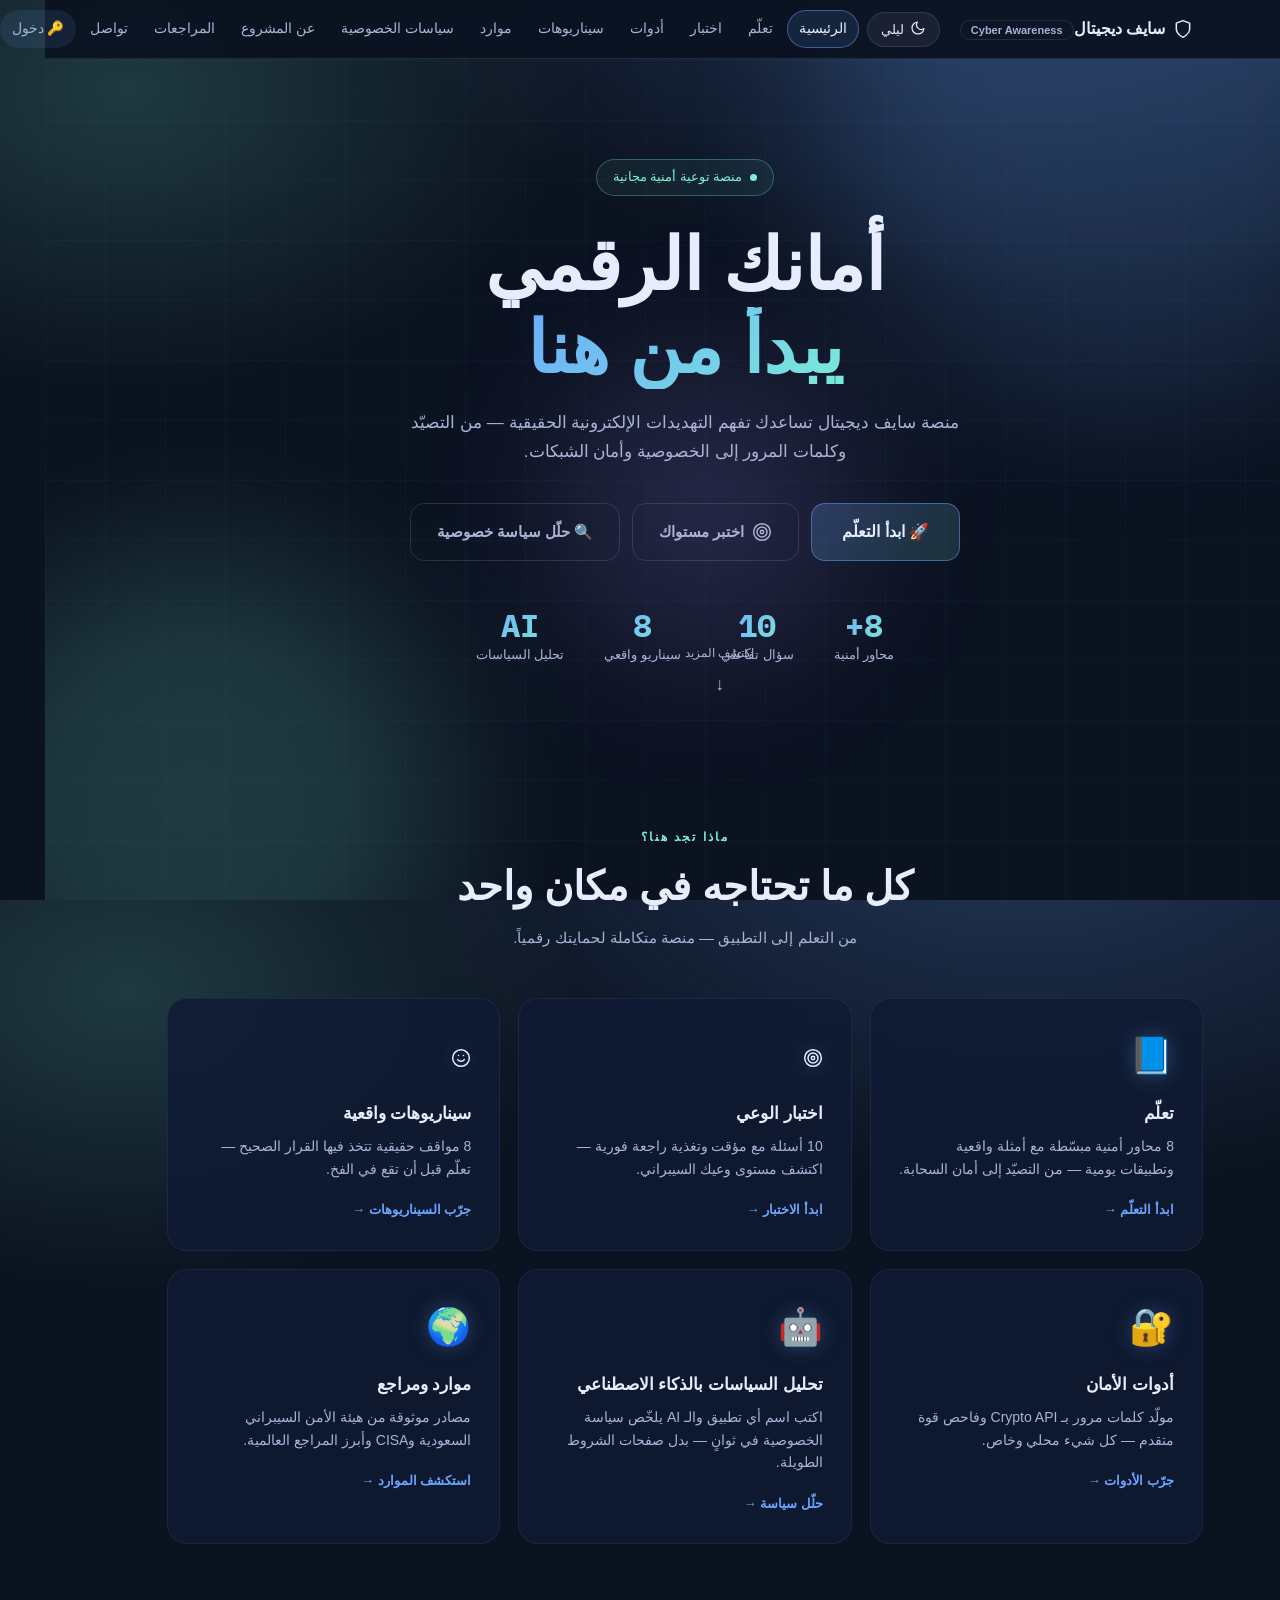
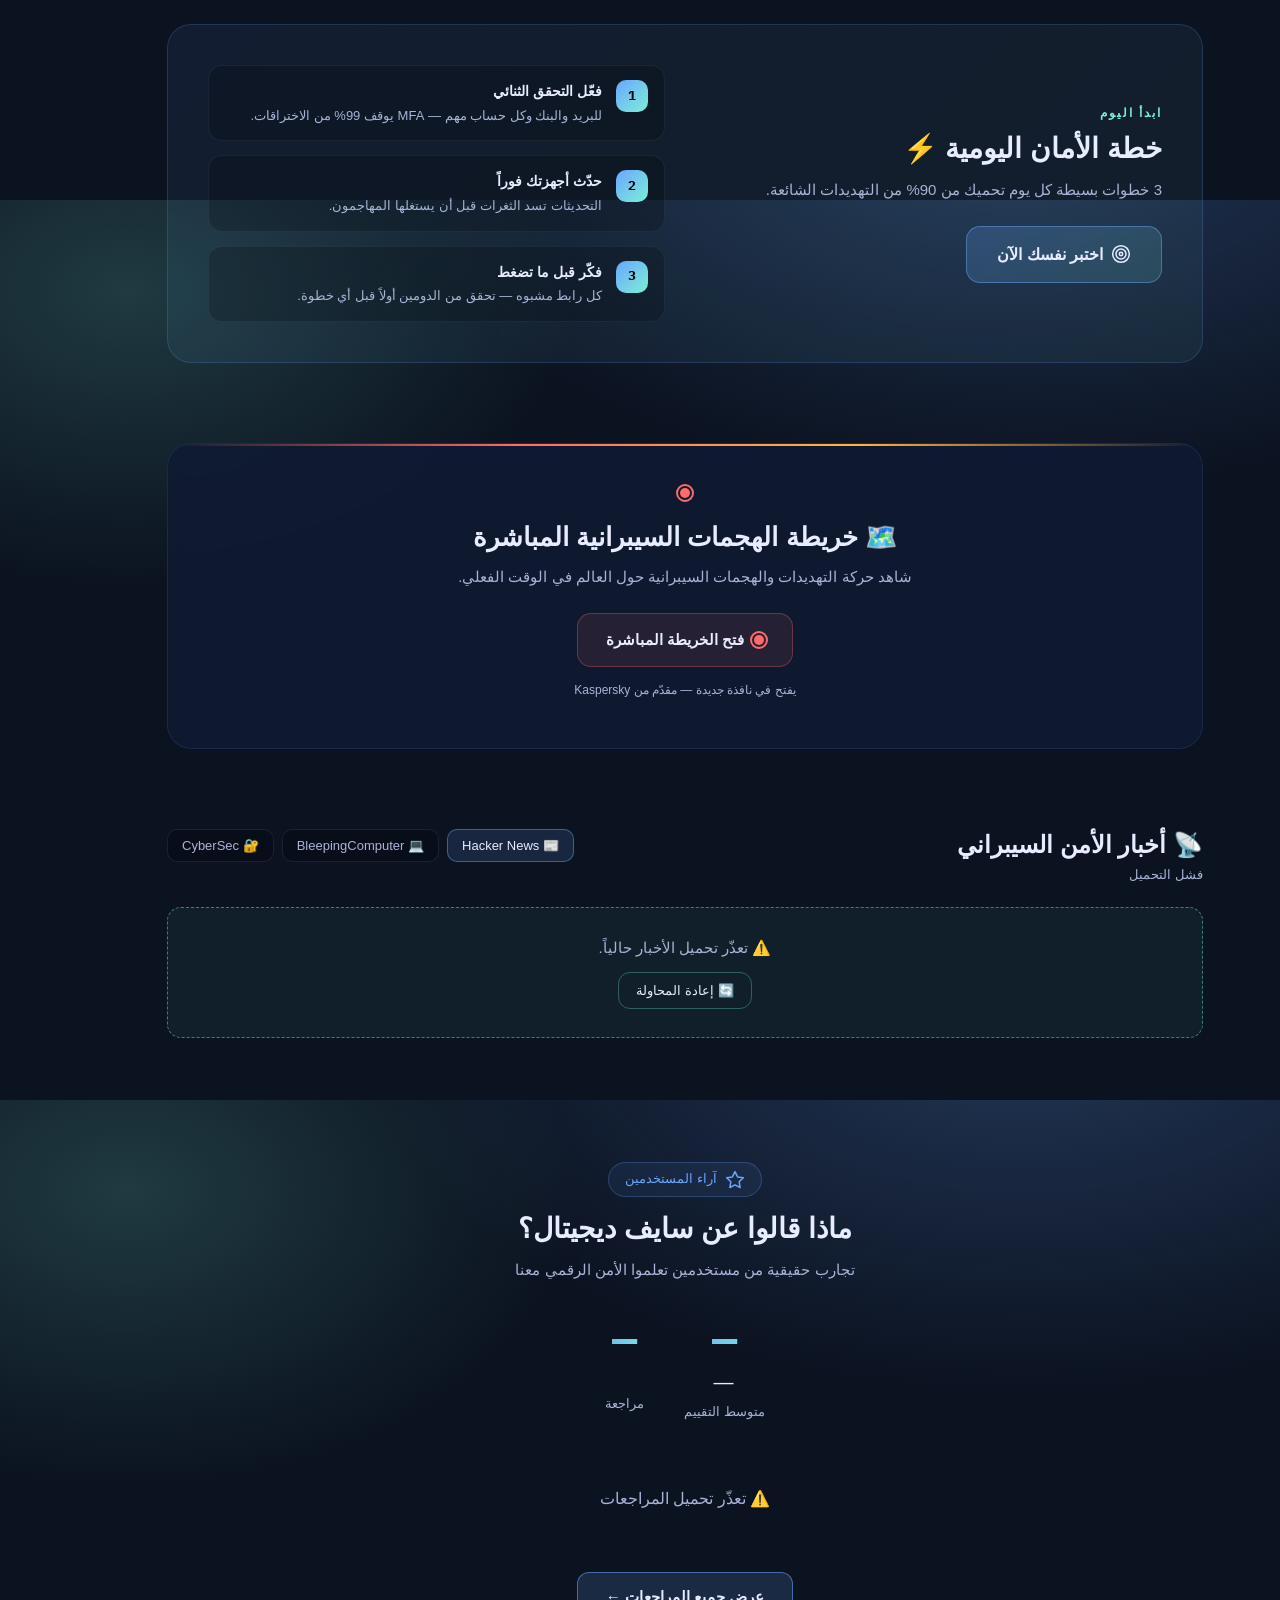
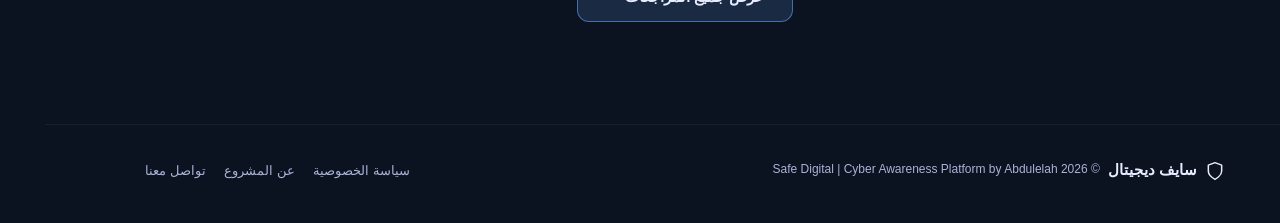
==== index.html @ 6fb670fa "FinalForEmoji" ====
<!DOCTYPE html>
<html lang="ar" dir="rtl">
<head>
  <meta charset="utf-8"/>
  <meta name="viewport" content="width=device-width, initial-scale=1.0"/>
  <title>سايف ديجيتال | منصة الأمن السيبراني</title>
  <link rel="stylesheet" href="style.css"/>
  <link rel="icon" type="image/png" href="favicon.png">
  <link href="https://fonts.googleapis.com/css2?family=IBM+Plex+Mono:wght@400;700&display=swap" rel="stylesheet">
  <meta name="description" content="منصة سايف ديجيتال للتوعية بالأمن السيبراني — تعلّم، اختبر، وحمِ نفسك رقمياً.">
  <style>
    /* ══ خلفية متحركة ══ */
    .hero-bg {
      position: fixed; inset: 0; z-index: -1; overflow: hidden;
    }
    .hero-bg .orb {
      position: absolute; border-radius: 50%;
      filter: blur(80px); opacity: .18;
      animation: orbFloat 12s ease-in-out infinite;
    }
    .orb-1 { width:600px;height:600px; background:#6aa6ff; top:-200px; right:-100px; animation-delay:0s; }
    .orb-2 { width:500px;height:500px; background:#7cf0d6; bottom:-150px; left:-100px; animation-delay:-4s; }
    .orb-3 { width:300px;height:300px; background:#a78bfa; top:40%; left:40%; animation-delay:-8s; }
    @keyframes orbFloat {
      0%,100% { transform: translate(0,0) scale(1); }
      33%      { transform: translate(30px,-40px) scale(1.05); }
      66%      { transform: translate(-20px,20px) scale(.97); }
    }
    .grid-overlay {
      position: fixed; inset: 0; z-index: -1;
      background-image:
        linear-gradient(rgba(106,166,255,.04) 1px, transparent 1px),
        linear-gradient(90deg, rgba(106,166,255,.04) 1px, transparent 1px);
      background-size: 60px 60px;
    }

    /* ══ هيرو ══ */
    .hero-section {
      min-height: auto;
      display: flex; flex-direction: column;
      justify-content: center; align-items: center;
      text-align: center;
      padding: 100px 22px 60px;
      position: relative;
    }

    /* شارة علوية */
    .hero-badge {
      display: inline-flex; align-items: center; gap: 8px;
      padding: 7px 16px; border-radius: 999px;
      border: 1px solid rgba(124,240,214,.3);
      background: rgba(124,240,214,.06);
      font-size: 13px; color: var(--accent2);
      margin-bottom: 28px;
      animation: fadeDown .6s ease both;
    }
    .hero-badge span { width:7px;height:7px;border-radius:50%;background:var(--accent2);animation:pulse 2s infinite; }
    @keyframes pulse { 0%,100%{opacity:1;transform:scale(1)} 50%{opacity:.5;transform:scale(1.4)} }
    @keyframes fadeDown { from{opacity:0;transform:translateY(-12px)} to{opacity:1;transform:none} }

    /* العنوان الضخم */
    .hero-title {
      font-size: clamp(36px, 6vw, 72px);
      font-weight: 900;
      line-height: 1.15;
      margin: 0 0 20px;
      animation: fadeUp .7s .1s ease both;
    }
    .hero-title .line1 { color: var(--text); display: block; }
    .hero-title .line2 {
      display: block;
      background: linear-gradient(135deg, var(--accent), var(--accent2));
      -webkit-background-clip: text; -webkit-text-fill-color: transparent; background-clip: text;
    }
    @keyframes fadeUp { from{opacity:0;transform:translateY(20px)} to{opacity:1;transform:none} }

    .hero-sub {
      font-size: 17px; color: var(--muted);
      max-width: 560px; margin: 0 auto 36px;
      line-height: 1.7;
      animation: fadeUp .7s .2s ease both;
    }

    /* أزرار الهيرو */
    .hero-btns {
      display: flex; flex-wrap: wrap; gap: 12px;
      justify-content: center; margin-bottom: 48px;
      animation: fadeUp .7s .3s ease both;
    }
    .btn-hero-primary {
      padding: 15px 30px; border-radius: 14px;
      border: 1px solid rgba(106,166,255,.45);
      background: linear-gradient(135deg, rgba(106,166,255,.22), rgba(124,240,214,.14));
      color: var(--text); font-family: var(--font);
      font-size: 16px; font-weight: 700;
      text-decoration: none; display: inline-flex; align-items: center; gap: 8px;
      transition: .2s; position: relative; overflow: hidden;
    }
    .btn-hero-primary::before {
      content:''; position:absolute; inset:0;
      background:linear-gradient(135deg,rgba(106,166,255,.15),rgba(124,240,214,.1));
      opacity:0;transition:.2s;
    }
    .btn-hero-primary:hover::before { opacity:1; }
    .btn-hero-primary:hover { transform:translateY(-2px); box-shadow:0 12px 40px rgba(106,166,255,.2); color:var(--text); }

    .btn-hero-outline {
      padding: 15px 26px; border-radius: 14px;
      border: 1px solid rgba(255,255,255,.12);
      background: transparent; color: var(--muted);
      font-family: var(--font); font-size: 15px; font-weight: 600;
      text-decoration: none; display: inline-flex; align-items: center; gap: 8px;
      transition: .2s;
    }
    .btn-hero-outline:hover { border-color: var(--border); color: var(--text); transform:translateY(-2px); }

    /* إحصائيات */
    .hero-stats {
      display: flex; gap: 40px; flex-wrap: wrap; justify-content: center;
      animation: fadeUp .7s .4s ease both;
    }
    .stat-item { text-align: center; }
    .stat-num {
      font-family: 'IBM Plex Mono', monospace;
      font-size: 32px; font-weight: 700;
      background: linear-gradient(135deg, var(--accent), var(--accent2));
      -webkit-background-clip: text; -webkit-text-fill-color: transparent; background-clip: text;
      display: block; line-height: 1;
    }
    .stat-lbl { font-size: 13px; color: var(--muted); margin-top: 4px; }

    /* سهم تمرير */
    .scroll-hint {
      position: absolute; bottom: 28px; left: 50%; transform: translateX(-50%);
      display: flex; flex-direction: column; align-items: center; gap: 6px;
      color: var(--muted); font-size: 12px;
      animation: fadeUp .7s .8s ease both;
    }
    .scroll-arrow { animation: bounce 1.8s infinite; font-size: 18px; }
    @keyframes bounce { 0%,100%{transform:translateY(0)} 50%{transform:translateY(6px)} }

    /* ══ قسم المميزات ══ */
    .features-section { padding: 80px 0; }
    .section-label {
      text-align: center; font-size: 12px; font-weight: 700;
      color: var(--accent2); letter-spacing: 2px;
      text-transform: uppercase; margin-bottom: 12px;
    }
    .section-title {
      text-align: center; font-size: clamp(26px,4vw,40px);
      font-weight: 800; color: var(--text);
      margin: 0 0 14px;
    }
    .section-sub {
      text-align: center; font-size: 15px;
      color: var(--muted); max-width: 500px;
      margin: 0 auto 48px;
    }

    .features-grid {
      display: grid;
      grid-template-columns: repeat(3, 1fr);
      gap: 18px;
    }
    @media(max-width:760px){ .features-grid { grid-template-columns:1fr; } }
    @media(min-width:761px) and (max-width:1000px){ .features-grid { grid-template-columns:1fr 1fr; } }

    .feature-card {
      background: rgba(16,26,51,.85);
      border: 1px solid rgba(106,166,255,.1);
      border-radius: 20px; padding: 28px;
      backdrop-filter: blur(10px);
      position: relative; overflow: hidden;
      transition: border-color .3s, transform .3s, box-shadow .3s;
      text-decoration: none; display: block;
      animation: fadeUp .5s ease both;
    }
    .feature-card:nth-child(2){ animation-delay:.08s; }
    .feature-card:nth-child(3){ animation-delay:.16s; }
    .feature-card:nth-child(4){ animation-delay:.24s; }
    .feature-card:nth-child(5){ animation-delay:.32s; }
    .feature-card:nth-child(6){ animation-delay:.40s; }

    .feature-card::before {
      content:''; position:absolute; top:0;right:0;left:0; height:2px;
      background:linear-gradient(90deg,transparent,var(--accent),transparent);
      opacity:0; transition:.3s;
    }
    .feature-card:hover {
      border-color: rgba(106,166,255,.35);
      transform: translateY(-5px);
      box-shadow: 0 20px 50px rgba(0,0,0,.35);
      color: inherit;
    }
    .feature-card:hover::before { opacity:1; }

    .fc-icon {
      font-size: 36px; margin-bottom: 16px; display: block;
      filter: drop-shadow(0 0 10px rgba(106,166,255,.3));
    }
    .fc-title { font-size: 17px; font-weight: 700; color: var(--text); margin: 0 0 8px; }
    .fc-desc  { font-size: 14px; color: var(--muted); line-height: 1.6; margin: 0 0 16px; }
    .fc-link  {
      font-size: 13px; font-weight: 600; color: var(--accent);
      display: inline-flex; align-items: center; gap: 5px;
      transition: gap .2s;
    }
    .feature-card:hover .fc-link { gap: 8px; }

    /* ══ شريط الأمان اليومي ══ */
    .daily-section { padding: 0 0 80px; }
    .daily-card {
      background: linear-gradient(135deg, rgba(106,166,255,.08), rgba(124,240,214,.06));
      border: 1px solid rgba(106,166,255,.18);
      border-radius: 24px; padding: 40px;
      display: grid; grid-template-columns: 1fr 1fr;
      gap: 40px; align-items: center;
    }
    @media(max-width:700px){ .daily-card { grid-template-columns:1fr; gap:24px; } }

    .daily-title { font-size: 28px; font-weight: 800; color: var(--text); margin: 0 0 10px; }
    .daily-sub   { font-size: 15px; color: var(--muted); margin: 0 0 24px; line-height: 1.6; }

    .daily-steps { display: flex; flex-direction: column; gap: 14px; }
    .daily-step {
      display: flex; gap: 14px; align-items: flex-start;
      padding: 14px 16px; border-radius: 14px;
      border: 1px solid rgba(255,255,255,.06);
      background: rgba(0,0,0,.2);
      transition: border-color .2s;
    }
    .daily-step:hover { border-color: rgba(124,240,214,.25); }
    .step-num {
      width: 32px; height: 32px; border-radius: 10px;
      background: linear-gradient(135deg, var(--accent), var(--accent2));
      display: flex; align-items: center; justify-content: center;
      font-family: 'IBM Plex Mono', monospace;
      font-size: 13px; font-weight: 700; color: #000;
      flex-shrink: 0;
    }
    .step-text h4 { margin: 0 0 3px; font-size: 14px; color: var(--text); }
    .step-text p  { margin: 0; font-size: 13px; color: var(--muted); }

    /* ══ خريطة الهجمات ══ */
    .map-section { padding: 0 0 80px; }
    .map-card {
      background: rgba(16,26,51,.85);
      border: 1px solid rgba(106,166,255,.12);
      border-radius: 24px; padding: 36px;
      text-align: center; backdrop-filter: blur(10px);
      position: relative; overflow: hidden;
    }
    .map-card::before {
      content:''; position:absolute; top:0;right:0;left:0; height:2px;
      background: linear-gradient(90deg,transparent,#ff6a6a,#ffb347,transparent);
    }
    .map-title { font-size: 26px; font-weight: 800; color: var(--text); margin: 0 0 10px; }
    .map-sub   { font-size: 15px; color: var(--muted); margin: 0 0 24px; }
    .btn-map {
      display: inline-flex; align-items: center; gap: 10px;
      padding: 14px 28px; border-radius: 14px;
      border: 1px solid rgba(255,106,106,.3);
      background: rgba(255,106,106,.1);
      color: var(--text); font-family: var(--font);
      font-size: 15px; font-weight: 600;
      text-decoration: none; transition: .2s;
    }
    .btn-map:hover { background:rgba(255,106,106,.18); transform:translateY(-2px); color:var(--text); }
    .map-pulse {
      display: inline-block; width:10px;height:10px;border-radius:50%;
      background:#ff6a6a; position:relative;
    }
    .map-pulse::after {
      content:''; position:absolute; inset:-4px;
      border-radius:50%; border:2px solid #ff6a6a;
      animation: mapPulse 1.5s infinite;
    }
    @keyframes mapPulse { 0%{opacity:1;transform:scale(1)} 100%{opacity:0;transform:scale(2)} }

    /* ══ الأخبار ══ */
    .news-section { padding: 0 0 80px; }
    .news-header {
      display: flex; align-items: flex-start;
      justify-content: space-between; flex-wrap: wrap;
      gap: 14px; margin-bottom: 22px;
    }
    .news-title-wrap h2 { margin: 0 0 4px; font-size: 24px; font-weight: 800; color: var(--text); }
    .news-src-btns { display:flex; gap:8px; flex-wrap:wrap; }
    .news-src-btn {
      padding: 8px 14px; border-radius: 10px;
      border: 1px solid rgba(255,255,255,.08);
      background: rgba(0,0,0,.2);
      color: var(--muted); font-family: var(--font);
      font-size: 13px; cursor: pointer; transition: .2s;
    }
    .news-src-btn:hover { border-color: var(--border); color: var(--text); }
    .news-src-btn.active-src {
      border-color: rgba(106,166,255,.45) !important;
      background: rgba(106,166,255,.14) !important;
      color: var(--text) !important;
    }

    .news-grid-wrap {
      display: grid;
      grid-template-columns: repeat(auto-fill, minmax(300px,1fr));
      gap: 16px;
    }
    .news-card {
      background: rgba(16,26,51,.85);
      border: 1px solid rgba(106,166,255,.1);
      border-radius: 18px; overflow: hidden;
      display: flex; flex-direction: column;
      backdrop-filter: blur(8px);
      transition: transform .25s, box-shadow .25s, border-color .2s;
    }
    .news-card:hover {
      transform: translateY(-4px);
      box-shadow: 0 18px 44px rgba(0,0,0,.4);
      border-color: rgba(106,166,255,.28);
    }
    .nc-inner { padding:16px; flex:1; display:flex; flex-direction:column; }
    .nc-top { display:flex;align-items:center;justify-content:space-between;flex-wrap:wrap;gap:6px;margin-bottom:10px; }
    .nc-badge { font-size:11px;font-weight:700;padding:3px 9px;border-radius:999px;border:1px solid; }
    .nc-title { font-size:14px;font-weight:700;color:var(--text);margin:0 0 8px;line-height:1.5;flex:1; }
    .nc-desc  { margin:0 0 10px;font-size:13px;color:var(--muted);opacity:.8;line-height:1.55; }
    .nc-link  { font-size:12px;font-weight:600;color:var(--accent);direction:ltr;display:inline-block;margin-top:auto;transition:color .2s; }
    .nc-link:hover { color:var(--accent2); }
    .nc-bar   { height:3px;flex-shrink:0;opacity:.65; }

    .news-spinner {
      width:38px;height:38px;
      border:3px solid rgba(106,166,255,.15);
      border-top-color:var(--accent);
      border-radius:50%; animation:spin .75s linear infinite;
      margin:0 auto;
    }
    @keyframes spin { to{transform:rotate(360deg)} }

    /* ══ Footer ══ */
    .main-footer {
      border-top: 1px solid rgba(255,255,255,.06);
      padding: 32px 22px 40px;
    }
    .footer-inner {
      max-width: var(--max); margin: 0 auto;
      display: flex; justify-content: space-between;
      align-items: center; flex-wrap: wrap; gap: 14px;
    }
    .footer-brand { display:flex;align-items:center;gap:8px;font-weight:700;font-size:15px; }
    .footer-links a { font-size:13px;color:var(--muted);margin-right:14px;transition:.2s; }
    .footer-links a:hover { color:var(--accent2); }

    /* ══ Light mode overrides ══ */
    body.light-mode .feature-card { background:rgba(255,255,255,.9); }
    body.light-mode .daily-step   { background:rgba(0,0,0,.03); }
    body.light-mode .map-card     { background:rgba(255,255,255,.9); }
    body.light-mode .news-card    { background:rgba(255,255,255,.9); }

    /* ══ Responsive ══ */
    @media(max-width:640px){
      .hero-section { padding:100px 16px 60px; }
      .hero-stats   { gap:24px; }
      .stat-num     { font-size:26px; }
      .daily-card   { padding:24px; }
      .map-card     { padding:24px; }
    }
  </style>
</head>

<body>
  <!-- الخلفية -->
  <div class="hero-bg">
    <div class="orb orb-1"></div>
    <div class="orb orb-2"></div>
    <div class="orb orb-3"></div>
  </div>
  <div class="grid-overlay"></div>

  <!-- الناف -->
  <header class="nav">
    <div class="container nav-inner">
      <div class="nav-left">
        <div class="brand">
          <span class="logo" style="display:flex;align-items:center;"><svg width="20" height="20" viewBox="0 0 24 24" fill="none" stroke="currentColor" stroke-width="1.8" stroke-linecap="round" stroke-linejoin="round" style="display:inline-block;vertical-align:middle;flex-shrink:0;"><path d="M12 22s8-4 8-10V5l-8-3-8 3v7c0 6 8 10 8 10z"/></svg></span>
          <div><strong>سايف ديجيتال</strong><span class="badge">Cyber Awareness</span></div>
        </div>
        <button id="themeToggle" type="button">
          <span id="themeIcon"><svg width="16" height="16" viewBox="0 0 24 24" fill="none" stroke="currentColor" stroke-width="1.8" stroke-linecap="round" stroke-linejoin="round"><path d="M21 12.79A9 9 0 1 1 11.21 3 7 7 0 0 0 21 12.79z"/></svg></span><span id="themeLabel" class="theme-label">ليلي</span>
        </button>
      </div>
      <button class="menu-toggle" id="menuToggle" type="button"><svg width="20" height="20" viewBox="0 0 24 24" fill="none" stroke="currentColor" stroke-width="1.8" stroke-linecap="round" stroke-linejoin="round"><line x1="3" y1="12" x2="21" y2="12"/><line x1="3" y1="6" x2="21" y2="6"/><line x1="3" y1="18" x2="21" y2="18"/></svg></button>
      <nav class="links" id="navLinks">
        <a href="index.html" class="active">الرئيسية</a>
        <a href="learn.html">تعلّم</a>
        <a href="quiz.html">اختبار</a>
        <a href="tools.html">أدوات</a>
        <a href="scenarios.html">سيناريوهات</a>
        <a href="resources.html">موارد</a>
        <a href="policies.html">سياسات الخصوصية</a>
        <a href="about.html">عن المشروع</a>
        <a href="reviews.html">المراجعات</a>
        <a href="contact.html">تواصل</a>
      </nav>
    </div>
  </header>

  <!-- ══ هيرو ══ -->
  <section class="hero-section">
    <div class="hero-badge"><span></span> منصة توعية أمنية مجانية</div>

    <h1 class="hero-title">
      <span class="line1">أمانك الرقمي</span>
      <span class="line2">يبدأ من هنا</span>
    </h1>

    <p class="hero-sub">
      منصة سايف ديجيتال تساعدك تفهم التهديدات الإلكترونية الحقيقية —
      من التصيّد وكلمات المرور إلى الخصوصية وأمان الشبكات.
    </p>

    <div class="hero-btns">
      <a href="learn.html" class="btn-hero-primary">🚀 ابدأ التعلّم</a>
      <a href="quiz.html"  class="btn-hero-outline"><svg width="20" height="20" viewBox="0 0 24 24" fill="none" stroke="currentColor" stroke-width="1.8" stroke-linecap="round" stroke-linejoin="round"><circle cx="12" cy="12" r="10"/><circle cx="12" cy="12" r="6"/><circle cx="12" cy="12" r="2"/></svg> اختبر مستواك</a>
      <a href="policies.html" class="btn-hero-outline">🔍 حلّل سياسة خصوصية</a>
    </div>

    <div class="hero-stats">
      <div class="stat-item">
        <span class="stat-num">8+</span>
        <span class="stat-lbl">محاور أمنية</span>
      </div>
      <div class="stat-item">
        <span class="stat-num">10</span>
        <span class="stat-lbl">سؤال تفاعلي</span>
      </div>
      <div class="stat-item">
        <span class="stat-num">8</span>
        <span class="stat-lbl">سيناريو واقعي</span>
      </div>
      <div class="stat-item">
        <span class="stat-num">AI</span>
        <span class="stat-lbl">تحليل السياسات</span>
      </div>
    </div>

    <div class="scroll-hint">
      <span>اكتشف المزيد</span>
      <span class="scroll-arrow">↓</span>
    </div>
  </section>

  <main class="container">

    <!-- ══ المميزات ══ -->
    <section class="features-section">
      <div class="section-label">ماذا تجد هنا؟</div>
      <h2 class="section-title">كل ما تحتاجه في مكان واحد</h2>
      <p class="section-sub">من التعلم إلى التطبيق — منصة متكاملة لحمايتك رقمياً.</p>

      <div class="features-grid">
        <a href="learn.html" class="feature-card">
          <span class="fc-icon">📘</span>
          <div class="fc-title">تعلّم</div>
          <p class="fc-desc">8 محاور أمنية مبسّطة مع أمثلة واقعية وتطبيقات يومية — من التصيّد إلى أمان السحابة.</p>
          <span class="fc-link">ابدأ التعلّم →</span>
        </a>

        <a href="quiz.html" class="feature-card">
          <span class="fc-icon"><svg width="20" height="20" viewBox="0 0 24 24" fill="none" stroke="currentColor" stroke-width="1.8" stroke-linecap="round" stroke-linejoin="round"><circle cx="12" cy="12" r="10"/><circle cx="12" cy="12" r="6"/><circle cx="12" cy="12" r="2"/></svg></span>
          <div class="fc-title">اختبار الوعي</div>
          <p class="fc-desc">10 أسئلة مع مؤقت وتغذية راجعة فورية — اكتشف مستوى وعيك السيبراني.</p>
          <span class="fc-link">ابدأ الاختبار →</span>
        </a>

        <a href="scenarios.html" class="feature-card">
          <span class="fc-icon"><svg width="20" height="20" viewBox="0 0 24 24" fill="none" stroke="currentColor" stroke-width="1.8" stroke-linecap="round" stroke-linejoin="round"><circle cx="12" cy="12" r="10"/><path d="M8 14s1.5 2 4 2 4-2 4-2"/><line x1="9" y1="9" x2="9.01" y2="9"/><line x1="15" y1="9" x2="15.01" y2="9"/></svg></span>
          <div class="fc-title">سيناريوهات واقعية</div>
          <p class="fc-desc">8 مواقف حقيقية تتخذ فيها القرار الصحيح — تعلّم قبل أن تقع في الفخ.</p>
          <span class="fc-link">جرّب السيناريوهات →</span>
        </a>

        <a href="tools.html" class="feature-card">
          <span class="fc-icon">🔐</span>
          <div class="fc-title">أدوات الأمان</div>
          <p class="fc-desc">مولّد كلمات مرور بـ Crypto API وفاحص قوة متقدم — كل شيء محلي وخاص.</p>
          <span class="fc-link">جرّب الأدوات →</span>
        </a>

        <a href="policies.html" class="feature-card">
          <span class="fc-icon">🤖</span>
          <div class="fc-title">تحليل السياسات بالذكاء الاصطناعي</div>
          <p class="fc-desc">اكتب اسم أي تطبيق والـ AI يلخّص سياسة الخصوصية في ثوانٍ — بدل صفحات الشروط الطويلة.</p>
          <span class="fc-link">حلّل سياسة →</span>
        </a>

        <a href="resources.html" class="feature-card">
          <span class="fc-icon">🌍</span>
          <div class="fc-title">موارد ومراجع</div>
          <p class="fc-desc">مصادر موثوقة من هيئة الأمن السيبراني السعودية وCISA وأبرز المراجع العالمية.</p>
          <span class="fc-link">استكشف الموارد →</span>
        </a>
      </div>
    </section>

    <!-- ══ خطة 5 دقائق ══ -->
    <section class="daily-section">
      <div class="daily-card">
        <div>
          <div class="section-label" style="text-align:right;margin-bottom:8px;">ابدأ اليوم</div>
          <h2 class="daily-title">خطة الأمان اليومية ⚡</h2>
          <p class="daily-sub">3 خطوات بسيطة كل يوم تحميك من 90% من التهديدات الشائعة.</p>
          <a href="quiz.html" class="btn-hero-primary" style="display:inline-flex;"><svg width="20" height="20" viewBox="0 0 24 24" fill="none" stroke="currentColor" stroke-width="1.8" stroke-linecap="round" stroke-linejoin="round"><circle cx="12" cy="12" r="10"/><circle cx="12" cy="12" r="6"/><circle cx="12" cy="12" r="2"/></svg> اختبر نفسك الآن</a>
        </div>
        <div class="daily-steps">
          <div class="daily-step">
            <div class="step-num">1</div>
            <div class="step-text">
              <h4>فعّل التحقق الثنائي</h4>
              <p>للبريد والبنك وكل حساب مهم — MFA يوقف 99% من الاختراقات.</p>
            </div>
          </div>
          <div class="daily-step">
            <div class="step-num">2</div>
            <div class="step-text">
              <h4>حدّث أجهزتك فوراً</h4>
              <p>التحديثات تسد الثغرات قبل أن يستغلها المهاجمون.</p>
            </div>
          </div>
          <div class="daily-step">
            <div class="step-num">3</div>
            <div class="step-text">
              <h4>فكّر قبل ما تضغط</h4>
              <p>كل رابط مشبوه — تحقق من الدومين أولاً قبل أي خطوة.</p>
            </div>
          </div>
        </div>
      </div>
    </section>

    <!-- ══ خريطة الهجمات ══ -->
    <section class="map-section">
      <div class="map-card">
        <div style="margin-bottom:16px;"><span class="map-pulse"></span></div>
        <h2 class="map-title">🗺️ خريطة الهجمات السيبرانية المباشرة</h2>
        <p class="map-sub">شاهد حركة التهديدات والهجمات السيبرانية حول العالم في الوقت الفعلي.</p>
        <a href="https://cybermap.kaspersky.com/" target="_blank" class="btn-map">
          <span class="map-pulse"></span>
          فتح الخريطة المباشرة
        </a>
        <p style="font-size:12px;color:var(--muted);margin-top:14px;">يفتح في نافذة جديدة — مقدّم من Kaspersky</p>
      </div>
    </section>

    <!-- ══ الأخبار ══ -->
    <section class="news-section">
      <div class="news-header">
        <div class="news-title-wrap">
          <h2>📡 أخبار الأمن السيبراني</h2>
          <p class="small" id="news-last-update" style="margin:4px 0 0;">جاري التحميل...</p>
        </div>
        <div class="news-src-btns">
          <button class="news-src-btn active-src" data-src="thn">📰 Hacker News</button>
          <button class="news-src-btn" data-src="bleeping">💻 BleepingComputer</button>
          <button class="news-src-btn" data-src="csnews">🔐 CyberSec</button>
        </div>
      </div>

      <div id="news-loading" style="text-align:center;padding:52px 0;">
        <div class="news-spinner"></div>
        <p class="small" style="margin-top:14px;opacity:.6;">جاري جلب آخر الأخبار...</p>
      </div>
      <div id="news-error" style="display:none;">
        <div class="note" style="text-align:center;padding:28px;">
          <p style="margin:0 0 12px;">⚠️ تعذّر تحميل الأخبار حالياً.</p>
          <button class="btn outline" id="news-retry" style="font-size:13px;">🔄 إعادة المحاولة</button>
        </div>
      </div>
      <div id="news-grid" class="news-grid-wrap" style="display:none;"></div>
      <div id="news-more-wrap" style="display:none;text-align:center;margin-top:20px;">
        <button class="btn outline" id="news-more-btn" style="font-size:13px;padding:10px 26px;">⬇️ تحميل المزيد</button>
      </div>
    </section>

  </main>

  <!-- ══ قسم المراجعات في الرئيسية ══ -->
  <section style="padding:0 0 80px;">
    <div class="container">
      <div style="text-align:center;margin-bottom:36px;">
        <div style="display:inline-flex;align-items:center;gap:8px;padding:6px 16px;border-radius:999px;border:1px solid rgba(106,166,255,.25);background:rgba(106,166,255,.08);font-size:13px;color:var(--accent);margin-bottom:14px;"><svg width="20" height="20" viewBox="0 0 24 24" fill="none" stroke="currentColor" stroke-width="1.8" stroke-linecap="round" stroke-linejoin="round"><polygon points="12 2 15.09 8.26 22 9.27 17 14.14 18.18 21.02 12 17.77 5.82 21.02 7 14.14 2 9.27 8.91 8.26 12 2"/></svg> آراء المستخدمين</div>
        <h2 style="font-size:28px;font-weight:900;color:var(--text);margin:0 0 10px;">ماذا قالوا عن سايف ديجيتال؟</h2>
        <p style="color:var(--muted);font-size:15px;max-width:480px;margin:0 auto;">تجارب حقيقية من مستخدمين تعلموا الأمن الرقمي معنا</p>
      </div>
      <div style="display:flex;justify-content:center;gap:40px;flex-wrap:wrap;margin-bottom:32px;">
        <div style="text-align:center;">
          <div id="idx-avg" style="font-size:42px;font-weight:900;font-family:'IBM Plex Mono',monospace;background:linear-gradient(135deg,var(--accent),var(--accent2));-webkit-background-clip:text;-webkit-text-fill-color:transparent;background-clip:text;line-height:1;">—</div>
          <div id="idx-avg-stars" style="font-size:20px;letter-spacing:2px;margin:6px 0 4px;">—</div>
          <div style="font-size:13px;color:var(--muted);">متوسط التقييم</div>
        </div>
        <div style="text-align:center;">
          <div id="idx-total" style="font-size:42px;font-weight:900;font-family:'IBM Plex Mono',monospace;background:linear-gradient(135deg,var(--accent),var(--accent2));-webkit-background-clip:text;-webkit-text-fill-color:transparent;background-clip:text;line-height:1;">—</div>
          <div style="font-size:13px;color:var(--muted);margin-top:34px;">مراجعة</div>
        </div>
      </div>
      <div id="idx-reviews-grid" style="display:grid;grid-template-columns:repeat(auto-fill,minmax(280px,1fr));gap:16px;margin-bottom:28px;">
        <div style="text-align:center;padding:32px;color:var(--muted);grid-column:1/-1;">
          <div class="news-spinner" style="margin:0 auto 12px;"></div>
          جاري التحميل...
        </div>
      </div>
      <div style="text-align:center;">
        <a href="reviews.html" class="btn primary" style="padding:12px 28px;font-size:15px;font-weight:700;">عرض جميع المراجعات ←</a>
      </div>
    </div>
  </section>

  <!-- Footer -->
  <footer class="main-footer">
    <div class="footer-inner">
      <div class="footer-brand">
        <span><svg width="20" height="20" viewBox="0 0 24 24" fill="none" stroke="currentColor" stroke-width="1.8" stroke-linecap="round" stroke-linejoin="round" style="display:inline-block;vertical-align:middle;flex-shrink:0;"><path d="M12 22s8-4 8-10V5l-8-3-8 3v7c0 6 8 10 8 10z"/></svg></span>
        <span>سايف ديجيتال</span>
        <span style="font-size:12px;color:var(--muted);font-weight:400;">© 2026 Safe Digital | Cyber Awareness Platform by Abdulelah</span>
      </div>
      <div class="footer-links">
        <a href="policies.html">سياسة الخصوصية</a>
        <a href="about.html">عن المشروع</a>
        <a href="contact.html">تواصل معنا</a>
      </div>
    </div>
  </footer>

  <script src="main.js"></script>
  <script>
  /* ── Theme ── */
  (function(){
    const btn=document.getElementById("themeToggle"),icon=document.getElementById("themeIcon"),lbl=document.getElementById("themeLabel");
    function apply(dark){document.body.classList.toggle("light-mode",!dark);icon.innerHTML=dark?`<svg width="16" height="16" viewBox="0 0 24 24" fill="none" stroke="currentColor" stroke-width="1.8" stroke-linecap="round" stroke-linejoin="round"><path d="M21 12.79A9 9 0 1 1 11.21 3 7 7 0 0 0 21 12.79z"/></svg>`:`<svg width="16" height="16" viewBox="0 0 24 24" fill="none" stroke="currentColor" stroke-width="1.8" stroke-linecap="round" stroke-linejoin="round"><circle cx="12" cy="12" r="5"/><line x1="12" y1="1" x2="12" y2="3"/><line x1="12" y1="21" x2="12" y2="23"/><line x1="4.22" y1="4.22" x2="5.64" y2="5.64"/><line x1="18.36" y1="18.36" x2="19.78" y2="19.78"/><line x1="1" y1="12" x2="3" y2="12"/><line x1="21" y1="12" x2="23" y2="12"/><line x1="4.22" y1="19.78" x2="5.64" y2="18.36"/><line x1="18.36" y1="5.64" x2="19.78" y2="4.22"/></svg>`;lbl.textContent=dark?"ليلي":"صباحي";localStorage.setItem("sd-theme",dark?"dark":"light");}
    apply(localStorage.getItem("sd-theme")!=="light");
    btn.addEventListener("click",()=>apply(document.body.classList.contains("light-mode")));
  })();

  /* ── أخبار RSS ── */
  (function(){
    const PROXY="https://api.allorigins.win/raw?url=";
    const SOURCES={
      thn:     {feed:"https://feeds.feedburner.com/TheHackersNews",label:"Hacker News",   color:"#6aa6ff",icon:"📰"},
      bleeping:{feed:"https://www.bleepingcomputer.com/feed/",      label:"BleepingComputer",color:"#7cf0d6",icon:"💻"},
      csnews:  {feed:"https://cybersecuritynews.com/feed/",          label:"CyberSec News",  color:"#ffb347",icon:"🔐"}
    };
    const BATCH=6;
    let allItems=[],shown=0,currentSrc="thn";
    const gridEl=document.getElementById("news-grid");
    const loadEl=document.getElementById("news-loading");
    const errorEl=document.getElementById("news-error");
    const moreWrap=document.getElementById("news-more-wrap");
    const lastUpdate=document.getElementById("news-last-update");

    function fmtDate(s){if(!s)return"";try{return new Date(s).toLocaleDateString("ar-SA",{year:"numeric",month:"short",day:"numeric"});}catch{return"";}}
    function trim(s,n){if(!s)return"";const t=s.replace(/<[^>]*>/g,"").trim();return t.length>n?t.slice(0,n)+"…":t;}

    function buildCard(item){
      const s=SOURCES[currentSrc],col=s.color;
      const d=document.createElement("div");
      d.className="news-card";
      d.innerHTML=`<div class="nc-inner"><div class="nc-top"><span class="nc-badge" style="border-color:${col};color:${col};">${s.icon} ${s.label}</span><span class="small" style="opacity:.6;">${fmtDate(item.date)}</span></div><p class="nc-title">${trim(item.title,85)}</p>${item.desc?`<p class="nc-desc small">${trim(item.desc,115)}</p>`:""}<a class="nc-link" href="${item.link}" target="_blank" rel="noopener">اقرأ التفاصيل ←</a></div><div class="nc-bar" style="background:${col};"></div>`;
      return d;
    }

    function showBatch(){
      allItems.slice(shown,shown+BATCH).forEach(it=>gridEl.appendChild(buildCard(it)));
      shown=Math.min(shown+BATCH,allItems.length);
      moreWrap.style.display=shown<allItems.length?"block":"none";
    }

    function parseRSS(xml){
      const doc=new DOMParser().parseFromString(xml,"text/xml");
      return Array.from(doc.querySelectorAll("item")).map(it=>({
        title:it.querySelector("title")?.textContent||"",
        link:it.querySelector("link")?.textContent||"#",
        desc:it.querySelector("description")?.textContent||"",
        date:it.querySelector("pubDate")?.textContent||""
      }));
    }

    async function loadNews(src){
      currentSrc=src;allItems=[];shown=0;
      gridEl.innerHTML="";gridEl.style.display="none";
      moreWrap.style.display="none";errorEl.style.display="none";
      loadEl.style.display="block";lastUpdate.textContent="جاري التحميل...";
      try{
        const res=await fetch(PROXY+encodeURIComponent(SOURCES[src].feed),{signal:AbortSignal.timeout(12000)});
        if(!res.ok)throw new Error();
        const parsed=parseRSS(await res.text());
        if(!parsed.length)throw new Error();
        allItems=parsed;
        loadEl.style.display="none";gridEl.style.display="grid";
        lastUpdate.textContent="آخر تحديث: "+new Date().toLocaleTimeString("ar-SA");
        showBatch();
      }catch{
        loadEl.style.display="none";errorEl.style.display="block";
        lastUpdate.textContent="فشل التحميل";
      }
    }

    document.querySelectorAll(".news-src-btn").forEach(btn=>{
      btn.addEventListener("click",()=>{
        document.querySelectorAll(".news-src-btn").forEach(b=>b.classList.remove("active-src"));
        btn.classList.add("active-src");
        loadNews(btn.dataset.src);
      });
    });
    document.getElementById("news-more-btn").addEventListener("click",showBatch);
    document.getElementById("news-retry").addEventListener("click",()=>loadNews(currentSrc));
    loadNews("thn");
  })();

  /* ── مراجعات الرئيسية ── */
  (function(){
    function starsHTML(n){
      return Array.from({length:5},(_,i)=>
        `<span style="color:${i<n?"#fbbf24":"rgba(255,255,255,.2)"}">★</span>`
      ).join("");
    }
    function fmtDate(str){
      if(!str) return "";
      return new Date(str).toLocaleDateString("ar-SA",{year:"numeric",month:"short",day:"numeric"});
    }
    function escHtml(str){
      return String(str).replace(/&/g,"&amp;").replace(/</g,"&lt;").replace(/>/g,"&gt;");
    }

    async function loadIndexReviews(){
      const grid = document.getElementById("idx-reviews-grid");
      if(!grid) return;
      try{
        const res = await fetch("/.netlify/functions/reviews");
        const reviews = await res.json();
        if(!Array.isArray(reviews) || reviews.length === 0){
          grid.innerHTML = `<div style="text-align:center;padding:32px;color:var(--muted);grid-column:1/-1;"><svg width="20" height="20" viewBox="0 0 24 24" fill="none" stroke="currentColor" stroke-width="1.8" stroke-linecap="round" stroke-linejoin="round"><path d="M21 15a2 2 0 0 1-2 2H7l-4 4V5a2 2 0 0 1 2-2h14a2 2 0 0 1 2 2z"/></svg> لا توجد مراجعات بعد — <a href="reviews.html" style="color:var(--accent);">كن أول من يراجع!</a></div>`;
          document.getElementById("idx-avg").textContent   = "0";
          document.getElementById("idx-total").textContent = "0";
          document.getElementById("idx-avg-stars").innerHTML = starsHTML(0);
          return;
        }
        const total = reviews.length;
        const avg   = (reviews.reduce((s,r)=>s+r.rating,0)/total).toFixed(1);
        document.getElementById("idx-avg").textContent     = avg;
        document.getElementById("idx-total").textContent   = total;
        document.getElementById("idx-avg-stars").innerHTML = starsHTML(Math.round(avg));

        // أحدث 3 فقط
        grid.innerHTML = reviews.slice(0,3).map(r=>`
          <div style="background:rgba(16,26,51,.85);border:1px solid rgba(255,255,255,.07);border-radius:20px;padding:22px;backdrop-filter:blur(10px);transition:.25s;" onmouseover="this.style.borderColor='rgba(106,166,255,.25)';this.style.transform='translateY(-3px)'" onmouseout="this.style.borderColor='rgba(255,255,255,.07)';this.style.transform='none'">
            <div style="display:flex;align-items:center;gap:12px;margin-bottom:12px;">
              <div style="width:42px;height:42px;border-radius:50%;background:linear-gradient(135deg,var(--accent),var(--accent2));display:flex;align-items:center;justify-content:center;font-size:17px;font-weight:800;color:#fff;flex-shrink:0;">${escHtml(r.username?.[0]?.toUpperCase()||"؟")}</div>
              <div>
                <div style="font-size:14px;font-weight:700;color:var(--text);">${escHtml(r.username)}</div>
                <div style="font-size:12px;color:var(--muted);">${fmtDate(r.created_at)}</div>
              </div>
            </div>
            <div style="font-size:16px;letter-spacing:2px;margin-bottom:10px;">${starsHTML(r.rating)}</div>
            <div style="font-size:14px;color:var(--muted);line-height:1.7;">${escHtml(r.comment)}</div>
          </div>
        `).join("");
      }catch(e){
        const grid = document.getElementById("idx-reviews-grid");
        if(grid) grid.innerHTML = `<div style="text-align:center;padding:32px;color:var(--muted);grid-column:1/-1;">⚠️ تعذّر تحميل المراجعات</div>`;
      }
    }
    loadIndexReviews();
  })();
  </script>
</body>
</html>
---- style.css ----
/* ============================================================
   سايف ديجيتال — CSS الرئيسي
   يدعم: Dark Mode (افتراضي) + Light Mode
============================================================ */

/* ── المتغيرات: الوضع الليلي ── */
:root {
  --bg:      #0b1220;
  --card:    #101a33;
  --text:    #e8ecff;
  --muted:   #a9b3d6;
  --accent:  #6aa6ff;
  --accent2: #7cf0d6;
  --danger:  #ff6a6a;
  --ok:      #4be39a;
  --border:  rgba(255,255,255,.1);
  --shadow:  0 14px 40px rgba(0,0,0,.35);
  --radius:  16px;
  --max:     1080px;
  --font:    "Segoe UI","Noto Kufi Arabic","Noto Sans Arabic",Tahoma,sans-serif;
  --nav-bg:  rgba(11,18,32,0.92);
  --item-bg: rgba(255,255,255,.03);
}

/* ── المتغيرات: الوضع الصباحي ── */
body.light-mode {
  --bg:      #f0f4ff;
  --card:    #ffffff;
  --text:    #0d1b3e;
  --muted:   #4a5680;
  --accent:  #2563eb;
  --accent2: #0d9488;
  --border:  rgba(0,0,0,.1);
  --shadow:  0 8px 28px rgba(0,0,0,.1);
  --nav-bg:  rgba(240,244,255,0.96);
  --item-bg: rgba(0,0,0,.025);
}

body.light-mode {
  background:
    radial-gradient(1200px 700px at 80% -10%, rgba(37,99,235,.09), transparent 55%),
    radial-gradient(900px 600px at 10% 10%,  rgba(13,148,136,.07), transparent 50%),
    var(--bg) !important;
}

/* ── الأساسيات ── */
*, *::before, *::after { box-sizing:border-box; }
html, body { height:100%; margin:0; padding:0; }

body {
  font-family: var(--font);
  background:
    radial-gradient(1200px 700px at 80% -10%, rgba(106,166,255,.25), transparent 55%),
    radial-gradient(900px 600px at 10% 10%,  rgba(124,240,214,.18), transparent 50%),
    var(--bg);
  color: var(--text);
  line-height: 1.6;
  direction: rtl;
  /* لا backdrop-filter على الـ body حتى لا تظهر الضبابية داخل الصفحات */
  -webkit-backdrop-filter: none;
  backdrop-filter: none;
  transition: background .4s, color .25s;
}

a { color:inherit; text-decoration:none; transition:.2s ease; }
a:hover { color:var(--accent2); }

.container {
  max-width: var(--max);
  margin: 0 auto;
  padding: 22px;
}

/* ══════════════════════════════════════════
   شريط التنقل — مُعاد تصميمه بالكامل
══════════════════════════════════════════ */
.nav {
  position: sticky;
  top: 0;
  z-index: 100;
  background: var(--nav-bg);
  /* backdrop-filter فقط على الـ nav وليس الصفحة */
  -webkit-backdrop-filter: blur(16px) saturate(1.4);
  backdrop-filter: blur(16px) saturate(1.4);
  border-bottom: 1px solid var(--border);
  transition: background .3s;
}

.nav-inner {
  display: flex;
  align-items: center;
  justify-content: space-between;
  gap: 8px;
  flex-wrap: nowrap;
  padding: 0 22px;
  height: 58px;
  max-width: var(--max);
  margin: 0 auto;
  /* RTL: يمين = brand، وسط = روابط، يسار = دخول */
  flex-direction: row;
}

/* ── الجانب الأيمن: brand + وضع ── */
.nav-right {
  display: flex;
  align-items: center;
  gap: 10px;
  flex-shrink: 0;
  order: 1; /* يمين في RTL */
}

/* للتوافق مع الصفحات القديمة اللي تستخدم nav-left */
.nav-left {
  display: flex;
  align-items: center;
  gap: 10px;
  flex-shrink: 0;
  order: 1; /* يمين في RTL — أول شي */
}

/* ── البراند (اسم الموقع) — قابل للنقر ── */
.brand {
  display: flex;
  align-items: center;
  gap: 8px;
  font-weight: 800;
  cursor: pointer;
  text-decoration: none;
  color: var(--text);
  padding: 6px 10px;
  border-radius: 12px;
  transition: background .2s;
}
.brand:hover {
  background: rgba(106,166,255,.1);
  color: var(--text);
}
.logo { font-size:22px; }

.badge {
  font-size: 11px;
  padding: 3px 10px;
  border: 1px solid var(--border);
  border-radius: 999px;
  color: var(--muted);
}

/* ── زر الوضع ── */
#themeToggle {
  display: flex;
  align-items: center;
  gap: 6px;
  padding: 7px 13px;
  border-radius: 999px;
  border: 1px solid var(--border);
  background: rgba(255,255,255,.06);
  color: var(--text);
  font-size: 13px;
  font-family: var(--font);
  cursor: pointer;
  transition: background .2s, border-color .2s, transform .15s;
  white-space: nowrap;
  flex-shrink: 0;
}
body.light-mode #themeToggle { background:rgba(0,0,0,.05); }
#themeToggle:hover { border-color:var(--accent2); transform:translateY(-1px); }

/* ── الروابط (وسط) ── */
.links {
  display: flex;
  align-items: center;
  gap: 2px;
  flex: 1;
  justify-content: center;
  flex-wrap: nowrap;
  order: 2; /* وسط */
}
.links a {
  padding: 7px 11px;
  border-radius: 999px;
  border: 1px solid transparent;
  color: var(--muted);
  font-weight: 500;
  font-size: 13.5px;
  white-space: nowrap;
  transition: .2s;
}
.links a:hover { border-color:var(--border); color:var(--text); }
.links a.active {
  border-color: rgba(106,166,255,.45);
  background: rgba(106,166,255,.12);
  color: var(--text);
}

/* ── زر الدخول / المستخدم ── */
.auth-nav-btn {
  display: inline-flex;
  align-items: center;
  gap: 7px;
  padding: 8px 14px;
  border-radius: 999px;
  border: 1px solid rgba(106,166,255,.35);
  background: rgba(106,166,255,.1);
  color: var(--accent);
  font-weight: 600;
  font-size: 13px;
  font-family: var(--font);
  white-space: nowrap;
  cursor: pointer;
  text-decoration: none;
  transition: .2s;
  flex-shrink: 0;
  order: 3; /* يسار — آخر شي */
}
.auth-nav-btn:hover {
  background: rgba(106,166,255,.2);
  color: var(--accent);
  transform: translateY(-1px);
}
.auth-nav-btn.logged-in {
  border-color: rgba(124,240,214,.45);
  background: rgba(124,240,214,.1);
  color: var(--accent2);
}
.auth-nav-btn.logged-in:hover {
  background: rgba(124,240,214,.2);
  color: var(--accent2);
}

/* أفاتار المستخدم الصغير */
.auth-avatar {
  width: 24px;
  height: 24px;
  border-radius: 50%;
  background: linear-gradient(135deg, var(--accent), var(--accent2));
  color: #fff;
  font-size: 12px;
  font-weight: 800;
  display: inline-flex;
  align-items: center;
  justify-content: center;
  flex-shrink: 0;
}
.auth-uname {
  max-width: 90px;
  overflow: hidden;
  text-overflow: ellipsis;
  white-space: nowrap;
}

/* ── زر الجوال ── */
.menu-toggle {
  display: none;
  font-size: 24px;
  background: none;
  border: 1px solid var(--border);
  border-radius: 10px;
  color: var(--text);
  cursor: pointer;
  padding: 5px 10px;
  transition: .2s;
  flex-shrink: 0;
  order: 3;
}
.menu-toggle:hover { border-color: var(--accent); }

/* ══════════════════════════════════════════
   باقي الستايلات
══════════════════════════════════════════ */

/* ── البطاقات ── */
.card {
  background: var(--card);
  border: 1px solid var(--border);
  border-radius: var(--radius);
  box-shadow: var(--shadow);
  transition: background .3s, border-color .3s;
}
.card.pad { padding: 22px; }

/* ── الشبكة البطل ── */
.hero-grid {
  display: grid;
  grid-template-columns: 1fr 1fr;
  gap: 18px;
  margin-bottom: 18px;
}

/* ── العناوين ── */
h1,h2,h3 { margin:0 0 10px; line-height:1.3; }
h1 { font-size:29px; }
h2 { font-size:20px; color:var(--accent2); }
h3 { font-size:15px; color:var(--text); }

p { margin:0 0 12px; color:var(--muted); font-size:15px; }

/* ── الشبكة ── */
.grid {
  display: grid;
  grid-template-columns: repeat(auto-fit, minmax(280px,1fr));
  gap: 16px;
  margin-top: 20px;
}

/* ── العنصر ── */
.item {
  background: var(--item-bg);
  padding: 14px;
  border: 1px solid var(--border);
  border-radius: var(--radius);
  transition: .3s;
}
.item:hover { transform:translateY(-3px); border-color:var(--accent2); }

/* ── KPIs ── */
.kpis {
  display: grid;
  grid-template-columns: repeat(auto-fit, minmax(110px,1fr));
  gap: 10px;
  margin-top: 14px;
}
.kpi {
  padding: 12px;
  border: 1px solid var(--border);
  border-radius: 14px;
  background: var(--item-bg);
  text-align: center;
  transition: border-color .2s;
}
.kpi:hover { border-color:var(--accent); }
.kpi strong { font-size:18px; color:var(--text); display:block; }
.kpi span   { font-size:12px; color:var(--muted); }

/* ── الأزرار ── */
.btn {
  display: inline-flex;
  align-items: center;
  justify-content: center;
  gap: 5px;
  padding: 10px 17px;
  border-radius: 12px;
  border: 1px solid var(--border);
  background: var(--item-bg);
  color: var(--text);
  cursor: pointer;
  transition: .2s;
  font-weight: 500;
  font-size: 14px;
  font-family: var(--font);
}
.btn:hover { transform:translateY(-1px); border-color:var(--accent2); }
.btn.primary { border-color:rgba(106,166,255,.55); background:rgba(106,166,255,.16); }
.btn.primary:hover { background:rgba(106,166,255,.28); }
.btn.outline { background:transparent; border-color:rgba(124,240,214,.3); }
.btn.outline:hover { background:rgba(124,240,214,.07); }

/* ── الوسوم ── */
.tags { margin-top:10px; }
.tag {
  display: inline-block;
  padding: 5px 10px;
  border: 1px solid var(--border);
  border-radius: 999px;
  color: var(--muted);
  font-size: 12px;
  margin: 4px 5px 0 0;
  transition: .2s;
}
.tag:hover { border-color:var(--accent2); color:var(--accent2); }

/* ── فاصل ── */
hr.sep { border:none; border-top:1px solid var(--border); margin:16px 0; }

/* ── نصوص ── */
.small  { font-size:13px; color:var(--muted); }
.accent { color:var(--accent2); }

/* ── صف أزرار ── */
.cta-row { display:flex; flex-wrap:wrap; gap:10px; margin-top:14px; }

/* ── ملاحظة ── */
.note {
  border: 1px dashed rgba(124,240,214,.45);
  background: rgba(124,240,214,.06);
  padding: 12px;
  border-radius: 14px;
  color: var(--muted);
  font-size: 14px;
}
body.light-mode .note {
  border-color: rgba(13,148,136,.4);
  background: rgba(13,148,136,.06);
}

/* ── الاختبار ── */
.quiz-q { font-size:17px; color:var(--text); margin:0 0 10px; }
.choices { display:grid; gap:10px; }
.choice {
  text-align: right;
  padding: 12px;
  border-radius: 14px;
  border: 1px solid var(--border);
  background: var(--item-bg);
  cursor: pointer;
  color: var(--text);
  font-family: var(--font);
  transition: .2s;
}
.choice:hover   { border-color:var(--accent); }
.choice.correct { border-color:rgba(75,227,154,.55);  background:rgba(75,227,154,.1); }
.choice.wrong   { border-color:rgba(255,106,106,.55); background:rgba(255,106,106,.1); }

/* ── حبة ── */
.pill {
  display: inline-flex;
  align-items: center;
  gap: 6px;
  padding: 6px 12px;
  border-radius: 999px;
  border: 1px solid var(--border);
  color: var(--muted);
  font-size: 13px;
}

/* ── التذييل ── */
.footer {
  margin-top: 48px;
  padding: 22px 22px 36px;
  border-top: 1px solid var(--border);
  color: var(--muted);
}
.footer-content {
  max-width: var(--max);
  margin: 0 auto;
  display: flex;
  flex-wrap: wrap;
  justify-content: space-between;
  align-items: center;
  gap: 10px;
}
.footer-links a { margin-right:12px; font-size:13px; color:var(--muted); }
.footer-links a:hover { color:var(--accent2); }

/* ── سبينر الأخبار ── */
.news-spinner {
  width:38px; height:38px;
  border:3px solid rgba(106,166,255,.18);
  border-top-color:var(--accent);
  border-radius:50%;
  animation:spin .75s linear infinite;
  margin:0 auto;
}
@keyframes spin { to { transform:rotate(360deg); } }

/* ── بطاقة خبر ── */
.news-card {
  background: var(--card);
  border: 1px solid var(--border);
  border-radius: var(--radius);
  overflow: hidden;
  display: flex;
  flex-direction: column;
  transition: transform .25s, box-shadow .25s, border-color .2s;
}
.news-card:hover {
  transform: translateY(-4px);
  box-shadow: 0 20px 50px rgba(0,0,0,.4);
  border-color: rgba(106,166,255,.3);
}
body.light-mode .news-card:hover { box-shadow:0 10px 28px rgba(0,0,0,.12); }

.nc-inner { padding:16px; flex:1; display:flex; flex-direction:column; }
.nc-top   { display:flex; align-items:center; justify-content:space-between; flex-wrap:wrap; gap:6px; margin-bottom:10px; }
.nc-badge { font-size:11px; font-weight:700; padding:3px 9px; border-radius:999px; border:1px solid; }
.nc-title { font-size:14px; font-weight:700; color:var(--text); margin:0 0 8px; line-height:1.5; flex:1; }
.nc-desc  { margin:0 0 10px; opacity:.75; line-height:1.55; }
.nc-link  { font-size:12px; font-weight:600; color:var(--accent); direction:ltr; display:inline-block; margin-top:auto; transition:color .2s; }
.nc-link:hover { color:var(--accent2); }
.nc-bar   { height:3px; flex-shrink:0; opacity:.65; }

/* ── زر مصدر نشط ── */
.news-src-btn.active-src {
  border-color: rgba(106,166,255,.55) !important;
  background: rgba(106,166,255,.16) !important;
}

/* ── زر سياسات ── */
.policy-btn {
  display: inline-block;
  margin-top: 10px;
  margin-left: 6px;
  padding: 7px 14px;
  background: rgba(75,227,154,.12);
  color: var(--ok);
  border: 1px solid rgba(75,227,154,.32);
  border-radius: 8px;
  font-size: 13px;
  transition: background .2s;
}
.policy-btn:hover { background:rgba(75,227,154,.25); color:var(--ok); }

/* ══════════════════════════════════════════
   استجابة الجوال — محسّنة
══════════════════════════════════════════ */
@media (max-width:860px) {

  /* إظهار زر الهامبرغر */
  .menu-toggle { display:flex; align-items:center; justify-content:center; }

  /* الـ nav-inner في الجوال */
  .nav-inner {
    flex-wrap: wrap;
    height: auto;
    padding: 10px 16px;
    gap: 10px;
  }

  /* الصف الأول: brand + theme + hamburger */
  .nav-left,
  .nav-right {
    order: 0;
  }
  .menu-toggle {
    order: 1;
    margin-right: auto; /* يدفع الهامبرغر لليسار */
  }

  /* الروابط تنزل للصف التاني */
  .links {
    display: none;
    flex-direction: column;
    width: 100%;
    order: 2;
    border-top: 1px solid var(--border);
    padding-top: 8px;
    padding-bottom: 6px;
    gap: 2px;
  }
  .links.show { display:flex; }
  .links a {
    width: 100%;
    text-align: right;
    border-radius: 10px;
    padding: 10px 14px;
  }
  .links a.active { background:rgba(106,166,255,.12); }

  /* زر الدخول في الجوال — داخل القائمة */
  .auth-nav-btn {
    width: 100%;
    justify-content: center;
    border-radius: 10px;
    padding: 10px 14px;
  }

  /* إخفاء الـ theme label في الجوال */
  #themeToggle .theme-label { display:none; }

  h1 { font-size:24px; }
  .hero-grid { grid-template-columns:1fr; }
  .kpis { grid-template-columns:repeat(3,1fr); }
}

@media (max-width:480px) {
  .kpis { grid-template-columns:1fr 1fr; }
  .container { padding:14px; }
  .nav-inner { padding:8px 12px; }
}
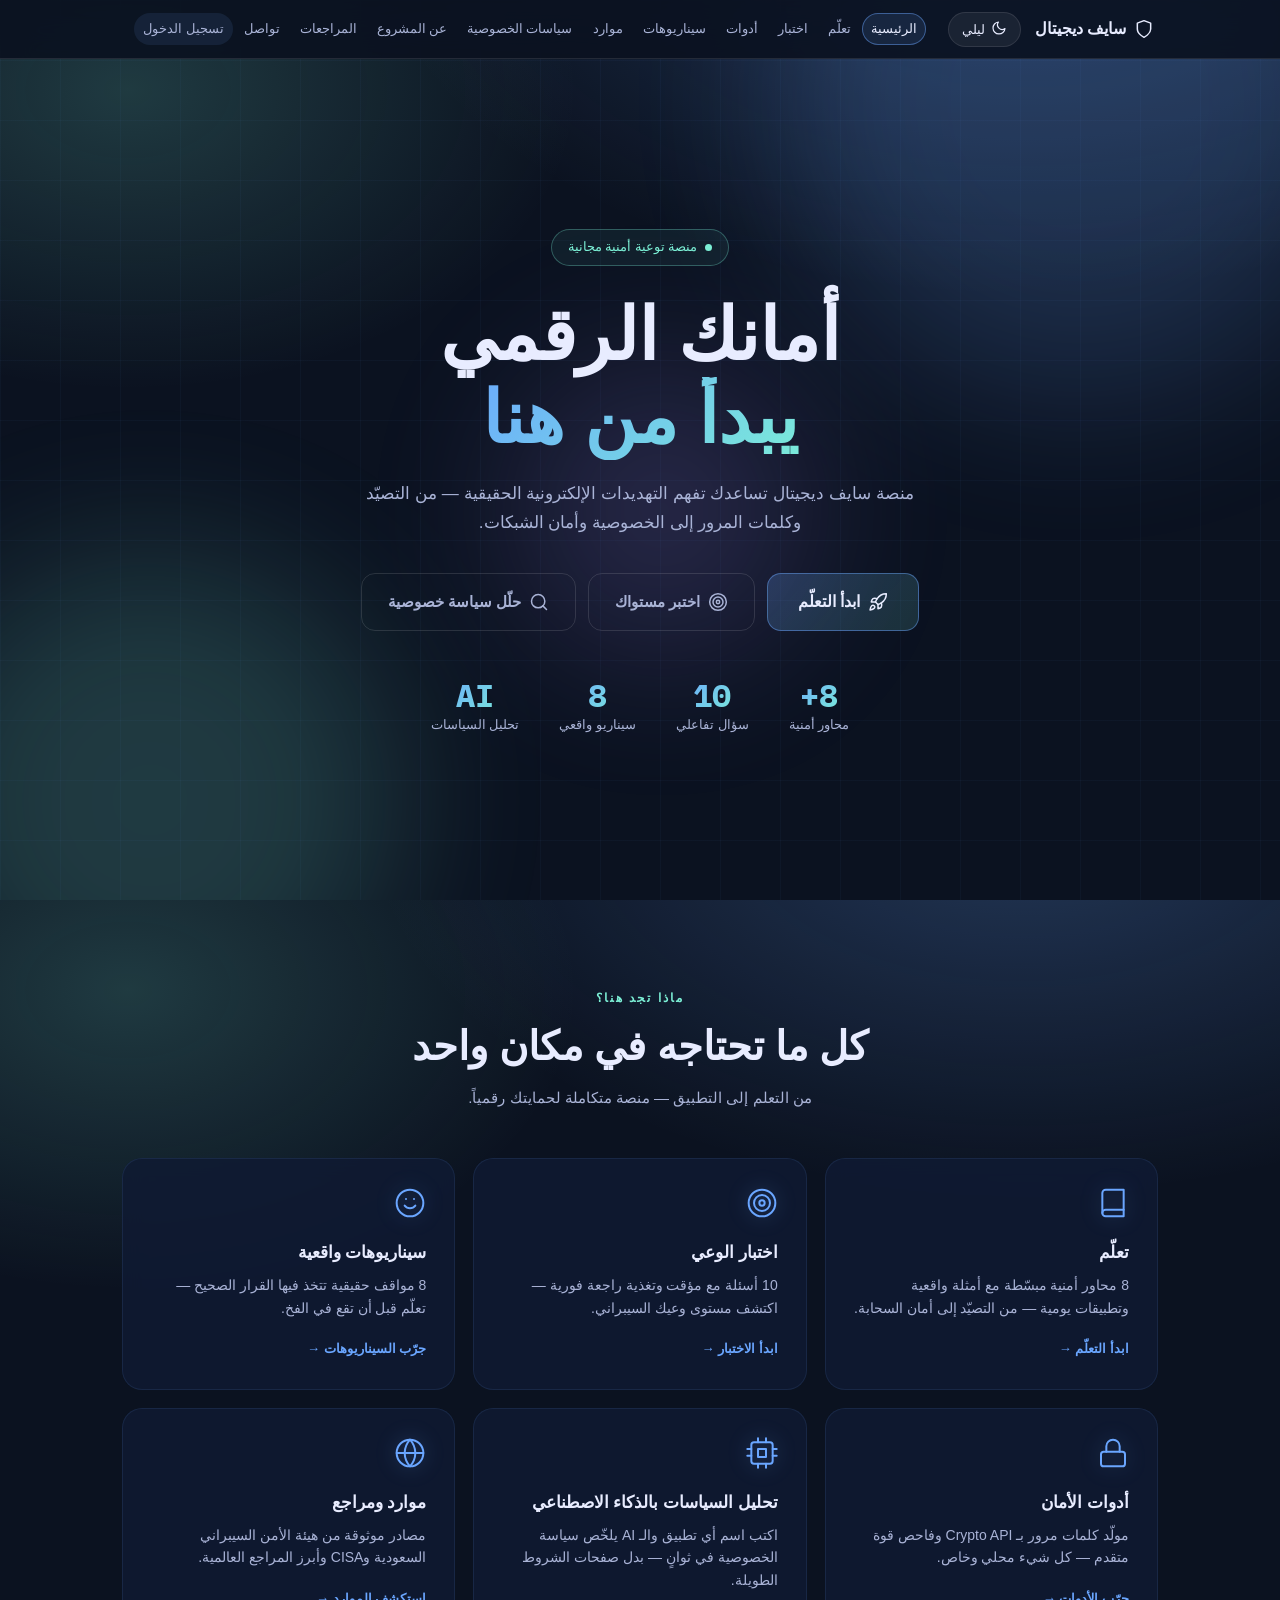
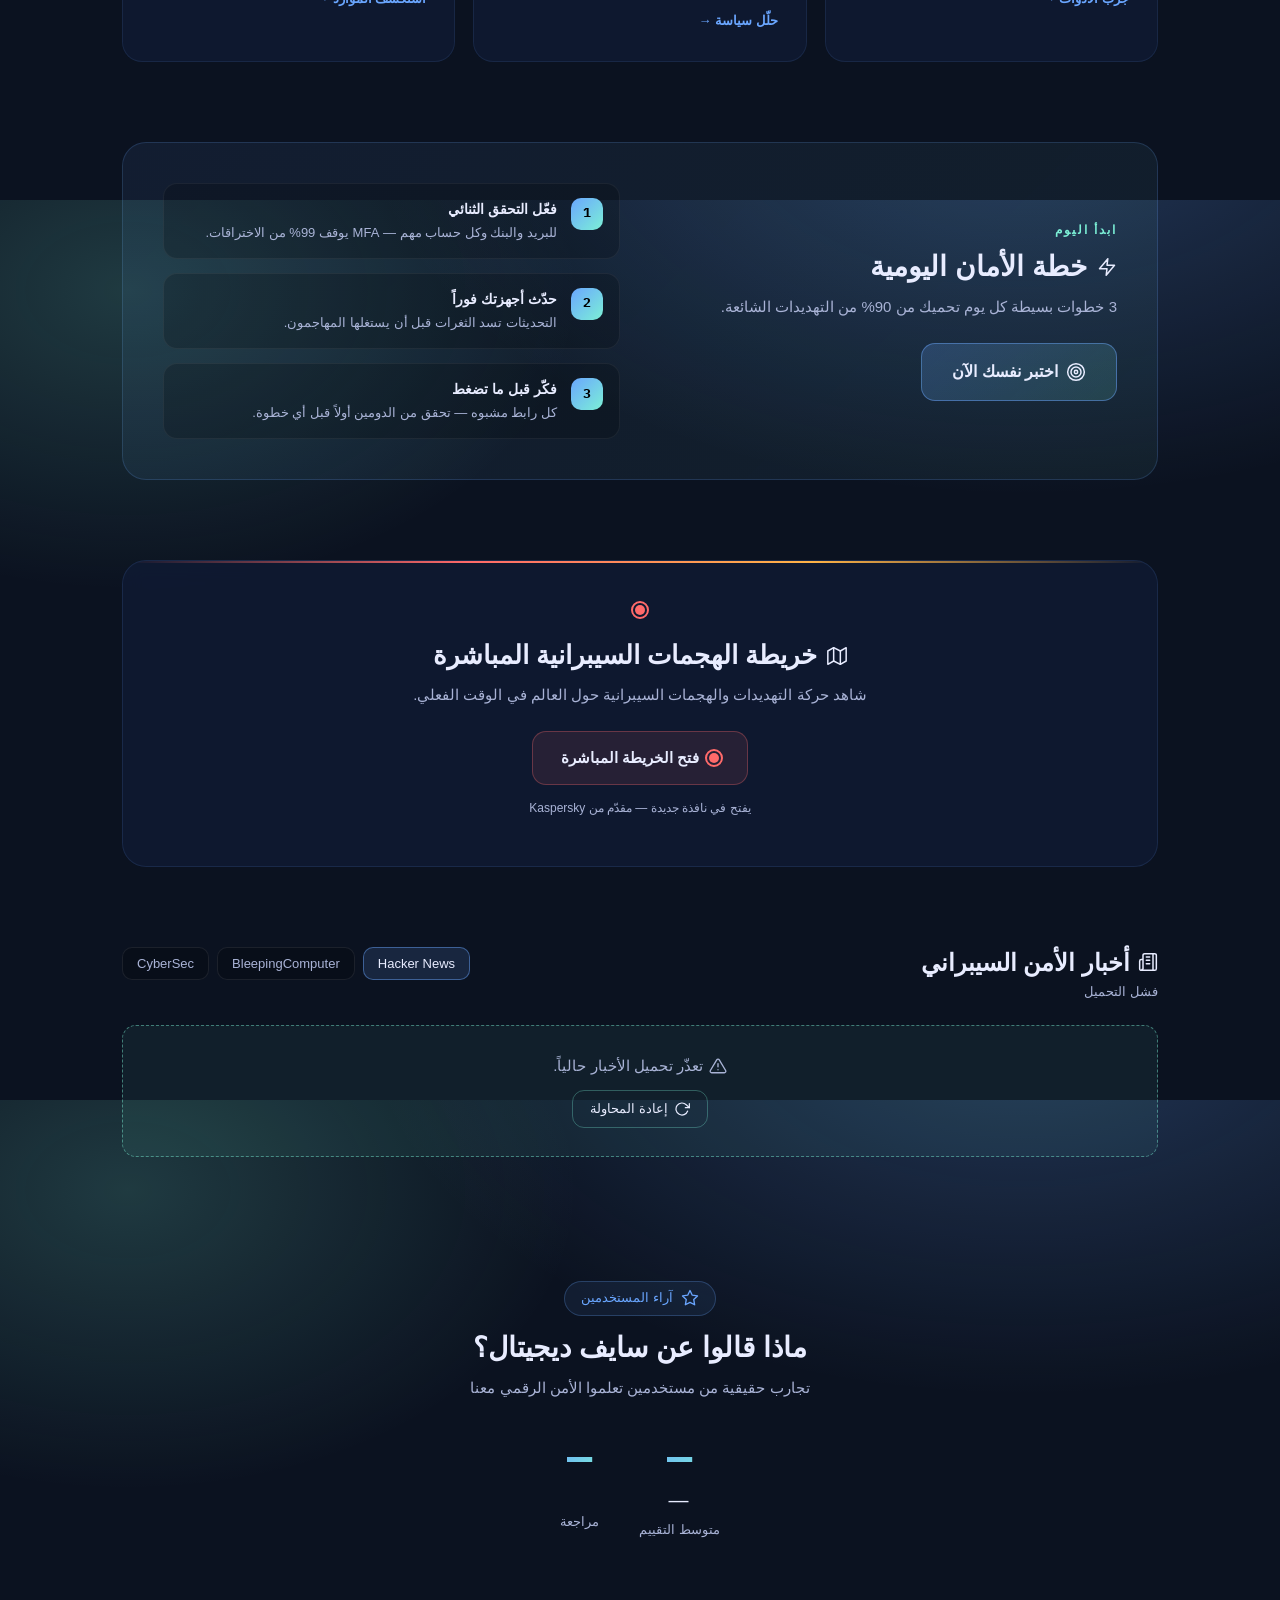
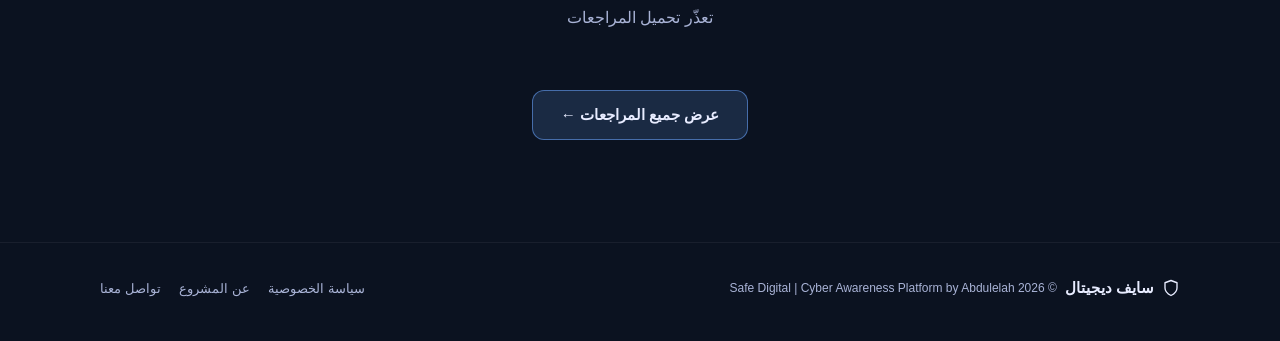
==== commit 46424ec4: "FinalForEmojii" ====
--- a/index.html
+++ b/index.html
@@ -36,11 +36,11 @@
 
     /* ══ هيرو ══ */
     .hero-section {
-      min-height: auto;
+      min-height: 92vh;
       display: flex; flex-direction: column;
       justify-content: center; align-items: center;
       text-align: center;
-      padding: 100px 22px 60px;
+      padding: 100px 22px 80px;
       position: relative;
     }
 
@@ -135,6 +135,7 @@
       display: flex; flex-direction: column; align-items: center; gap: 6px;
       color: var(--muted); font-size: 12px;
       animation: fadeUp .7s .8s ease both;
+      pointer-events: none;
     }
     .scroll-arrow { animation: bounce 1.8s infinite; font-size: 18px; }
     @keyframes bounce { 0%,100%{transform:translateY(0)} 50%{transform:translateY(6px)} }
@@ -195,7 +196,8 @@
     .feature-card:hover::before { opacity:1; }
 
     .fc-icon {
-      font-size: 36px; margin-bottom: 16px; display: block;
+      width: 36px; height: 36px; margin-bottom: 16px; display: block;
+      color: var(--accent);
       filter: drop-shadow(0 0 10px rgba(106,166,255,.3));
     }
     .fc-title { font-size: 17px; font-weight: 700; color: var(--text); margin: 0 0 8px; }
@@ -377,18 +379,19 @@
   <div class="grid-overlay"></div>
 
   <!-- الناف -->
-  <header class="nav">
+    <header class="nav">
     <div class="container nav-inner">
-      <div class="nav-left">
-        <div class="brand">
-          <span class="logo" style="display:flex;align-items:center;"><svg width="20" height="20" viewBox="0 0 24 24" fill="none" stroke="currentColor" stroke-width="1.8" stroke-linecap="round" stroke-linejoin="round" style="display:inline-block;vertical-align:middle;flex-shrink:0;"><path d="M12 22s8-4 8-10V5l-8-3-8 3v7c0 6 8 10 8 10z"/></svg></span>
-          <div><strong>سايف ديجيتال</strong><span class="badge">Cyber Awareness</span></div>
-        </div>
-        <button id="themeToggle" type="button">
-          <span id="themeIcon"><svg width="16" height="16" viewBox="0 0 24 24" fill="none" stroke="currentColor" stroke-width="1.8" stroke-linecap="round" stroke-linejoin="round"><path d="M21 12.79A9 9 0 1 1 11.21 3 7 7 0 0 0 21 12.79z"/></svg></span><span id="themeLabel" class="theme-label">ليلي</span>
-        </button>
-      </div>
-      <button class="menu-toggle" id="menuToggle" type="button"><svg width="20" height="20" viewBox="0 0 24 24" fill="none" stroke="currentColor" stroke-width="1.8" stroke-linecap="round" stroke-linejoin="round"><line x1="3" y1="12" x2="21" y2="12"/><line x1="3" y1="6" x2="21" y2="6"/><line x1="3" y1="18" x2="21" y2="18"/></svg></button>
+      <a href="index.html" class="brand">
+        <span class="logo" style="display:flex;align-items:center;"><svg width="20" height="20" viewBox="0 0 24 24" fill="none" stroke="currentColor" stroke-width="1.8" stroke-linecap="round" stroke-linejoin="round"><path d="M12 22s8-4 8-10V5l-8-3-8 3v7c0 6 8 10 8 10z"/></svg></span>
+        <div><strong>سايف ديجيتال</strong></div>
+      </a>
+      <button id="themeToggle" type="button">
+        <span id="themeIcon"><svg width="16" height="16" viewBox="0 0 24 24" fill="none" stroke="currentColor" stroke-width="1.8" stroke-linecap="round" stroke-linejoin="round"><path d="M21 12.79A9 9 0 1 1 11.21 3 7 7 0 0 0 21 12.79z"/></svg></span>
+        <span id="themeLabel" class="theme-label">ليلي</span>
+      </button>
+      <button class="menu-toggle" id="menuToggle" type="button">
+        <svg width="20" height="20" viewBox="0 0 24 24" fill="none" stroke="currentColor" stroke-width="1.8" stroke-linecap="round" stroke-linejoin="round"><line x1="3" y1="12" x2="21" y2="12"/><line x1="3" y1="6" x2="21" y2="6"/><line x1="3" y1="18" x2="21" y2="18"/></svg>
+      </button>
       <nav class="links" id="navLinks">
         <a href="index.html" class="active">الرئيسية</a>
         <a href="learn.html">تعلّم</a>
@@ -419,9 +422,9 @@
     </p>
 
     <div class="hero-btns">
-      <a href="learn.html" class="btn-hero-primary">🚀 ابدأ التعلّم</a>
-      <a href="quiz.html"  class="btn-hero-outline"><svg width="20" height="20" viewBox="0 0 24 24" fill="none" stroke="currentColor" stroke-width="1.8" stroke-linecap="round" stroke-linejoin="round"><circle cx="12" cy="12" r="10"/><circle cx="12" cy="12" r="6"/><circle cx="12" cy="12" r="2"/></svg> اختبر مستواك</a>
-      <a href="policies.html" class="btn-hero-outline">🔍 حلّل سياسة خصوصية</a>
+      <a href="learn.html" class="btn-hero-primary"><svg width="20" height="20" viewBox="0 0 24 24" fill="none" stroke="currentColor" stroke-width="1.8" stroke-linecap="round" stroke-linejoin="round"><path d="M4.5 16.5c-1.5 1.26-2 5-2 5s3.74-.5 5-2c.71-.84.7-2.13-.09-2.91a2.18 2.18 0 0 0-2.91-.09z"/><path d="M12 15l-3-3a22 22 0 0 1 2-3.95A12.88 12.88 0 0 1 22 2c0 2.72-.78 7.5-6 11a22.35 22.35 0 0 1-4 2z"/><path d="M9 12H4s.55-3.03 2-4c1.62-1.08 5 0 5 0"/><path d="M12 15v5s3.03-.55 4-2c1.08-1.62 0-5 0-5"/></svg> ابدأ التعلّم</a>
+      <a href="quiz.html" class="btn-hero-outline"><svg width="20" height="20" viewBox="0 0 24 24" fill="none" stroke="currentColor" stroke-width="1.8" stroke-linecap="round" stroke-linejoin="round"><circle cx="12" cy="12" r="10"/><circle cx="12" cy="12" r="6"/><circle cx="12" cy="12" r="2"/></svg> اختبر مستواك</a>
+      <a href="policies.html" class="btn-hero-outline"><svg width="20" height="20" viewBox="0 0 24 24" fill="none" stroke="currentColor" stroke-width="1.8" stroke-linecap="round" stroke-linejoin="round"><circle cx="11" cy="11" r="8"/><line x1="21" y1="21" x2="16.65" y2="16.65"/></svg> حلّل سياسة خصوصية</a>
     </div>
 
     <div class="hero-stats">
@@ -441,11 +444,6 @@
         <span class="stat-num">AI</span>
         <span class="stat-lbl">تحليل السياسات</span>
       </div>
-    </div>
-
-    <div class="scroll-hint">
-      <span>اكتشف المزيد</span>
-      <span class="scroll-arrow">↓</span>
     </div>
   </section>
 
@@ -459,42 +457,42 @@
 
       <div class="features-grid">
         <a href="learn.html" class="feature-card">
-          <span class="fc-icon">📘</span>
+          <span class="fc-icon"><svg width="32" height="32" viewBox="0 0 24 24" fill="none" stroke="currentColor" stroke-width="1.5" stroke-linecap="round" stroke-linejoin="round"><path d="M4 19.5A2.5 2.5 0 0 1 6.5 17H20"/><path d="M6.5 2H20v20H6.5A2.5 2.5 0 0 1 4 19.5v-15A2.5 2.5 0 0 1 6.5 2z"/></svg></span>
           <div class="fc-title">تعلّم</div>
           <p class="fc-desc">8 محاور أمنية مبسّطة مع أمثلة واقعية وتطبيقات يومية — من التصيّد إلى أمان السحابة.</p>
           <span class="fc-link">ابدأ التعلّم →</span>
         </a>
 
         <a href="quiz.html" class="feature-card">
-          <span class="fc-icon"><svg width="20" height="20" viewBox="0 0 24 24" fill="none" stroke="currentColor" stroke-width="1.8" stroke-linecap="round" stroke-linejoin="round"><circle cx="12" cy="12" r="10"/><circle cx="12" cy="12" r="6"/><circle cx="12" cy="12" r="2"/></svg></span>
+          <span class="fc-icon"><svg width="32" height="32" viewBox="0 0 24 24" fill="none" stroke="currentColor" stroke-width="1.5" stroke-linecap="round" stroke-linejoin="round"><circle cx="12" cy="12" r="10"/><circle cx="12" cy="12" r="6"/><circle cx="12" cy="12" r="2"/></svg></span>
           <div class="fc-title">اختبار الوعي</div>
           <p class="fc-desc">10 أسئلة مع مؤقت وتغذية راجعة فورية — اكتشف مستوى وعيك السيبراني.</p>
           <span class="fc-link">ابدأ الاختبار →</span>
         </a>
 
         <a href="scenarios.html" class="feature-card">
-          <span class="fc-icon"><svg width="20" height="20" viewBox="0 0 24 24" fill="none" stroke="currentColor" stroke-width="1.8" stroke-linecap="round" stroke-linejoin="round"><circle cx="12" cy="12" r="10"/><path d="M8 14s1.5 2 4 2 4-2 4-2"/><line x1="9" y1="9" x2="9.01" y2="9"/><line x1="15" y1="9" x2="15.01" y2="9"/></svg></span>
+          <span class="fc-icon"><svg width="32" height="32" viewBox="0 0 24 24" fill="none" stroke="currentColor" stroke-width="1.5" stroke-linecap="round" stroke-linejoin="round"><circle cx="12" cy="12" r="10"/><path d="M8 14s1.5 2 4 2 4-2 4-2"/><line x1="9" y1="9" x2="9.01" y2="9"/><line x1="15" y1="9" x2="15.01" y2="9"/></svg></span>
           <div class="fc-title">سيناريوهات واقعية</div>
           <p class="fc-desc">8 مواقف حقيقية تتخذ فيها القرار الصحيح — تعلّم قبل أن تقع في الفخ.</p>
           <span class="fc-link">جرّب السيناريوهات →</span>
         </a>
 
         <a href="tools.html" class="feature-card">
-          <span class="fc-icon">🔐</span>
+          <span class="fc-icon"><svg width="32" height="32" viewBox="0 0 24 24" fill="none" stroke="currentColor" stroke-width="1.5" stroke-linecap="round" stroke-linejoin="round"><rect x="3" y="11" width="18" height="11" rx="2"/><path d="M7 11V7a5 5 0 0 1 10 0v4"/></svg></span>
           <div class="fc-title">أدوات الأمان</div>
           <p class="fc-desc">مولّد كلمات مرور بـ Crypto API وفاحص قوة متقدم — كل شيء محلي وخاص.</p>
           <span class="fc-link">جرّب الأدوات →</span>
         </a>
 
         <a href="policies.html" class="feature-card">
-          <span class="fc-icon">🤖</span>
+          <span class="fc-icon"><svg width="32" height="32" viewBox="0 0 24 24" fill="none" stroke="currentColor" stroke-width="1.5" stroke-linecap="round" stroke-linejoin="round"><rect x="4" y="4" width="16" height="16" rx="2"/><rect x="9" y="9" width="6" height="6"/><line x1="9" y1="1" x2="9" y2="4"/><line x1="15" y1="1" x2="15" y2="4"/><line x1="9" y1="20" x2="9" y2="23"/><line x1="15" y1="20" x2="15" y2="23"/><line x1="20" y1="9" x2="23" y2="9"/><line x1="20" y1="14" x2="23" y2="14"/><line x1="1" y1="9" x2="4" y2="9"/><line x1="1" y1="14" x2="4" y2="14"/></svg></span>
           <div class="fc-title">تحليل السياسات بالذكاء الاصطناعي</div>
           <p class="fc-desc">اكتب اسم أي تطبيق والـ AI يلخّص سياسة الخصوصية في ثوانٍ — بدل صفحات الشروط الطويلة.</p>
           <span class="fc-link">حلّل سياسة →</span>
         </a>
 
         <a href="resources.html" class="feature-card">
-          <span class="fc-icon">🌍</span>
+          <span class="fc-icon"><svg width="32" height="32" viewBox="0 0 24 24" fill="none" stroke="currentColor" stroke-width="1.5" stroke-linecap="round" stroke-linejoin="round"><circle cx="12" cy="12" r="10"/><line x1="2" y1="12" x2="22" y2="12"/><path d="M12 2a15.3 15.3 0 0 1 4 10 15.3 15.3 0 0 1-4 10 15.3 15.3 0 0 1-4-10 15.3 15.3 0 0 1 4-10z"/></svg></span>
           <div class="fc-title">موارد ومراجع</div>
           <p class="fc-desc">مصادر موثوقة من هيئة الأمن السيبراني السعودية وCISA وأبرز المراجع العالمية.</p>
           <span class="fc-link">استكشف الموارد →</span>
@@ -507,7 +505,7 @@
       <div class="daily-card">
         <div>
           <div class="section-label" style="text-align:right;margin-bottom:8px;">ابدأ اليوم</div>
-          <h2 class="daily-title">خطة الأمان اليومية ⚡</h2>
+          <h2 class="daily-title" style="display:flex;align-items:center;gap:10px;"><svg width="20" height="20" viewBox="0 0 24 24" fill="none" stroke="currentColor" stroke-width="1.8" stroke-linecap="round" stroke-linejoin="round"><polygon points="13 2 3 14 12 14 11 22 21 10 12 10 13 2"/></svg> خطة الأمان اليومية</h2>
           <p class="daily-sub">3 خطوات بسيطة كل يوم تحميك من 90% من التهديدات الشائعة.</p>
           <a href="quiz.html" class="btn-hero-primary" style="display:inline-flex;"><svg width="20" height="20" viewBox="0 0 24 24" fill="none" stroke="currentColor" stroke-width="1.8" stroke-linecap="round" stroke-linejoin="round"><circle cx="12" cy="12" r="10"/><circle cx="12" cy="12" r="6"/><circle cx="12" cy="12" r="2"/></svg> اختبر نفسك الآن</a>
         </div>
@@ -541,7 +539,7 @@
     <section class="map-section">
       <div class="map-card">
         <div style="margin-bottom:16px;"><span class="map-pulse"></span></div>
-        <h2 class="map-title">🗺️ خريطة الهجمات السيبرانية المباشرة</h2>
+        <h2 class="map-title" style="display:flex;align-items:center;justify-content:center;gap:10px;"><svg width="20" height="20" viewBox="0 0 24 24" fill="none" stroke="currentColor" stroke-width="1.8" stroke-linecap="round" stroke-linejoin="round"><polygon points="1 6 1 22 8 18 16 22 23 18 23 2 16 6 8 2 1 6"/><line x1="8" y1="2" x2="8" y2="18"/><line x1="16" y1="6" x2="16" y2="22"/></svg> خريطة الهجمات السيبرانية المباشرة</h2>
         <p class="map-sub">شاهد حركة التهديدات والهجمات السيبرانية حول العالم في الوقت الفعلي.</p>
         <a href="https://cybermap.kaspersky.com/" target="_blank" class="btn-map">
           <span class="map-pulse"></span>
@@ -555,13 +553,13 @@
     <section class="news-section">
       <div class="news-header">
         <div class="news-title-wrap">
-          <h2>📡 أخبار الأمن السيبراني</h2>
+          <h2 style="display:flex;align-items:center;gap:8px;"><svg width="20" height="20" viewBox="0 0 24 24" fill="none" stroke="currentColor" stroke-width="1.8" stroke-linecap="round" stroke-linejoin="round"><path d="M4 22h16a2 2 0 0 0 2-2V4a2 2 0 0 0-2-2H8a2 2 0 0 0-2 2v16a2 2 0 0 0-1.44 1.93A2 2 0 0 0 4 22zm0 0a2 2 0 0 1-2-2v-9c0-1.1.9-2 2-2h2"/><line x1="18" y1="2" x2="18" y2="22"/><path d="M10 6h4"/><path d="M10 10h4"/><path d="M10 14h4"/></svg> أخبار الأمن السيبراني</h2>
           <p class="small" id="news-last-update" style="margin:4px 0 0;">جاري التحميل...</p>
         </div>
         <div class="news-src-btns">
-          <button class="news-src-btn active-src" data-src="thn">📰 Hacker News</button>
-          <button class="news-src-btn" data-src="bleeping">💻 BleepingComputer</button>
-          <button class="news-src-btn" data-src="csnews">🔐 CyberSec</button>
+          <button class="news-src-btn active-src" data-src="thn">Hacker News</button>
+          <button class="news-src-btn" data-src="bleeping">BleepingComputer</button>
+          <button class="news-src-btn" data-src="csnews">CyberSec</button>
         </div>
       </div>
 
@@ -571,13 +569,13 @@
       </div>
       <div id="news-error" style="display:none;">
         <div class="note" style="text-align:center;padding:28px;">
-          <p style="margin:0 0 12px;">⚠️ تعذّر تحميل الأخبار حالياً.</p>
-          <button class="btn outline" id="news-retry" style="font-size:13px;">🔄 إعادة المحاولة</button>
+          <p style="margin:0 0 12px;display:flex;align-items:center;justify-content:center;gap:6px;"><svg width="18" height="18" viewBox="0 0 24 24" fill="none" stroke="currentColor" stroke-width="1.8" stroke-linecap="round" stroke-linejoin="round"><path d="M10.29 3.86L1.82 18a2 2 0 0 0 1.71 3h16.94a2 2 0 0 0 1.71-3L13.71 3.86a2 2 0 0 0-3.42 0z"/><line x1="12" y1="9" x2="12" y2="13"/><line x1="12" y1="17" x2="12.01" y2="17"/></svg> تعذّر تحميل الأخبار حالياً.</p>
+          <button class="btn outline" id="news-retry" style="font-size:13px;display:inline-flex;align-items:center;gap:6px;"><svg width="16" height="16" viewBox="0 0 24 24" fill="none" stroke="currentColor" stroke-width="1.8" stroke-linecap="round" stroke-linejoin="round"><polyline points="23 4 23 10 17 10"/><path d="M20.49 15a9 9 0 1 1-2.12-9.36L23 10"/></svg> إعادة المحاولة</button>
         </div>
       </div>
       <div id="news-grid" class="news-grid-wrap" style="display:none;"></div>
       <div id="news-more-wrap" style="display:none;text-align:center;margin-top:20px;">
-        <button class="btn outline" id="news-more-btn" style="font-size:13px;padding:10px 26px;">⬇️ تحميل المزيد</button>
+        <button class="btn outline" id="news-more-btn" style="font-size:13px;padding:10px 26px;display:inline-flex;align-items:center;gap:6px;"><svg width="16" height="16" viewBox="0 0 24 24" fill="none" stroke="currentColor" stroke-width="1.8" stroke-linecap="round" stroke-linejoin="round"><line x1="12" y1="5" x2="12" y2="19"/><polyline points="19 12 12 19 5 12"/></svg> تحميل المزيد</button>
       </div>
     </section>
 
@@ -587,7 +585,7 @@
   <section style="padding:0 0 80px;">
     <div class="container">
       <div style="text-align:center;margin-bottom:36px;">
-        <div style="display:inline-flex;align-items:center;gap:8px;padding:6px 16px;border-radius:999px;border:1px solid rgba(106,166,255,.25);background:rgba(106,166,255,.08);font-size:13px;color:var(--accent);margin-bottom:14px;"><svg width="20" height="20" viewBox="0 0 24 24" fill="none" stroke="currentColor" stroke-width="1.8" stroke-linecap="round" stroke-linejoin="round"><polygon points="12 2 15.09 8.26 22 9.27 17 14.14 18.18 21.02 12 17.77 5.82 21.02 7 14.14 2 9.27 8.91 8.26 12 2"/></svg> آراء المستخدمين</div>
+        <div style="display:inline-flex;align-items:center;gap:8px;padding:6px 16px;border-radius:999px;border:1px solid rgba(106,166,255,.25);background:rgba(106,166,255,.08);font-size:13px;color:var(--accent);margin-bottom:14px;"><svg width="18" height="18" viewBox="0 0 24 24" fill="none" stroke="currentColor" stroke-width="1.8" stroke-linecap="round" stroke-linejoin="round"><polygon points="12 2 15.09 8.26 22 9.27 17 14.14 18.18 21.02 12 17.77 5.82 21.02 7 14.14 2 9.27 8.91 8.26 12 2"/></svg> آراء المستخدمين</div>
         <h2 style="font-size:28px;font-weight:900;color:var(--text);margin:0 0 10px;">ماذا قالوا عن سايف ديجيتال؟</h2>
         <p style="color:var(--muted);font-size:15px;max-width:480px;margin:0 auto;">تجارب حقيقية من مستخدمين تعلموا الأمن الرقمي معنا</p>
       </div>
@@ -618,7 +616,7 @@
   <footer class="main-footer">
     <div class="footer-inner">
       <div class="footer-brand">
-        <span><svg width="20" height="20" viewBox="0 0 24 24" fill="none" stroke="currentColor" stroke-width="1.8" stroke-linecap="round" stroke-linejoin="round" style="display:inline-block;vertical-align:middle;flex-shrink:0;"><path d="M12 22s8-4 8-10V5l-8-3-8 3v7c0 6 8 10 8 10z"/></svg></span>
+        <span style="display:flex;align-items:center;"><svg width="18" height="18" viewBox="0 0 24 24" fill="none" stroke="currentColor" stroke-width="1.8" stroke-linecap="round" stroke-linejoin="round"><path d="M12 22s8-4 8-10V5l-8-3-8 3v7c0 6 8 10 8 10z"/></svg></span>
         <span>سايف ديجيتال</span>
         <span style="font-size:12px;color:var(--muted);font-weight:400;">© 2026 Safe Digital | Cyber Awareness Platform by Abdulelah</span>
       </div>
@@ -644,9 +642,9 @@
   (function(){
     const PROXY="https://api.allorigins.win/raw?url=";
     const SOURCES={
-      thn:     {feed:"https://feeds.feedburner.com/TheHackersNews",label:"Hacker News",   color:"#6aa6ff",icon:"📰"},
-      bleeping:{feed:"https://www.bleepingcomputer.com/feed/",      label:"BleepingComputer",color:"#7cf0d6",icon:"💻"},
-      csnews:  {feed:"https://cybersecuritynews.com/feed/",          label:"CyberSec News",  color:"#ffb347",icon:"🔐"}
+      thn:     {feed:"https://feeds.feedburner.com/TheHackersNews",label:"Hacker News",   color:"#6aa6ff",icon:""},
+      bleeping:{feed:"https://www.bleepingcomputer.com/feed/",      label:"BleepingComputer",color:"#7cf0d6",icon:""},
+      csnews:  {feed:"https://cybersecuritynews.com/feed/",          label:"CyberSec News",  color:"#ffb347",icon:""}
     };
     const BATCH=6;
     let allItems=[],shown=0,currentSrc="thn";
@@ -737,7 +735,7 @@
         const res = await fetch("/.netlify/functions/reviews");
         const reviews = await res.json();
         if(!Array.isArray(reviews) || reviews.length === 0){
-          grid.innerHTML = `<div style="text-align:center;padding:32px;color:var(--muted);grid-column:1/-1;"><svg width="20" height="20" viewBox="0 0 24 24" fill="none" stroke="currentColor" stroke-width="1.8" stroke-linecap="round" stroke-linejoin="round"><path d="M21 15a2 2 0 0 1-2 2H7l-4 4V5a2 2 0 0 1 2-2h14a2 2 0 0 1 2 2z"/></svg> لا توجد مراجعات بعد — <a href="reviews.html" style="color:var(--accent);">كن أول من يراجع!</a></div>`;
+          grid.innerHTML = `<div style="text-align:center;padding:32px;color:var(--muted);grid-column:1/-1;">لا توجد مراجعات بعد — <a href="reviews.html" style="color:var(--accent);">كن أول من يراجع!</a></div>`;
           document.getElementById("idx-avg").textContent   = "0";
           document.getElementById("idx-total").textContent = "0";
           document.getElementById("idx-avg-stars").innerHTML = starsHTML(0);
@@ -765,7 +763,7 @@
         `).join("");
       }catch(e){
         const grid = document.getElementById("idx-reviews-grid");
-        if(grid) grid.innerHTML = `<div style="text-align:center;padding:32px;color:var(--muted);grid-column:1/-1;">⚠️ تعذّر تحميل المراجعات</div>`;
+        if(grid) grid.innerHTML = `<div style="text-align:center;padding:32px;color:var(--muted);grid-column:1/-1;">تعذّر تحميل المراجعات</div>`;
       }
     }
     loadIndexReviews();
--- a/style.css
+++ b/style.css
@@ -90,9 +90,9 @@
   display: flex;
   align-items: center;
   justify-content: space-between;
-  gap: 8px;
+  gap: 4px;
   flex-wrap: nowrap;
-  padding: 0 22px;
+  padding: 0 16px;
   height: 58px;
   max-width: var(--max);
   margin: 0 auto;
@@ -130,12 +130,15 @@
   padding: 6px 10px;
   border-radius: 12px;
   transition: background .2s;
+  white-space: nowrap;
+  flex-shrink: 0;
 }
 .brand:hover {
   background: rgba(106,166,255,.1);
   color: var(--text);
 }
 .logo { font-size:22px; }
+.brand strong { white-space:nowrap; }
 
 .badge {
   font-size: 11px;
@@ -176,12 +179,12 @@
   order: 2; /* وسط */
 }
 .links a {
-  padding: 7px 11px;
+  padding: 5px 8px;
   border-radius: 999px;
   border: 1px solid transparent;
   color: var(--muted);
   font-weight: 500;
-  font-size: 13.5px;
+  font-size: 12.5px;
   white-space: nowrap;
   transition: .2s;
 }
@@ -196,21 +199,21 @@
 .auth-nav-btn {
   display: inline-flex;
   align-items: center;
-  gap: 7px;
-  padding: 8px 14px;
+  gap: 6px;
+  padding: 7px 12px;
   border-radius: 999px;
   border: 1px solid rgba(106,166,255,.35);
   background: rgba(106,166,255,.1);
   color: var(--accent);
   font-weight: 600;
-  font-size: 13px;
+  font-size: 12.5px;
   font-family: var(--font);
   white-space: nowrap;
   cursor: pointer;
   text-decoration: none;
   transition: .2s;
   flex-shrink: 0;
-  order: 3; /* يسار — آخر شي */
+  order: 3;
 }
 .auth-nav-btn:hover {
   background: rgba(106,166,255,.2);
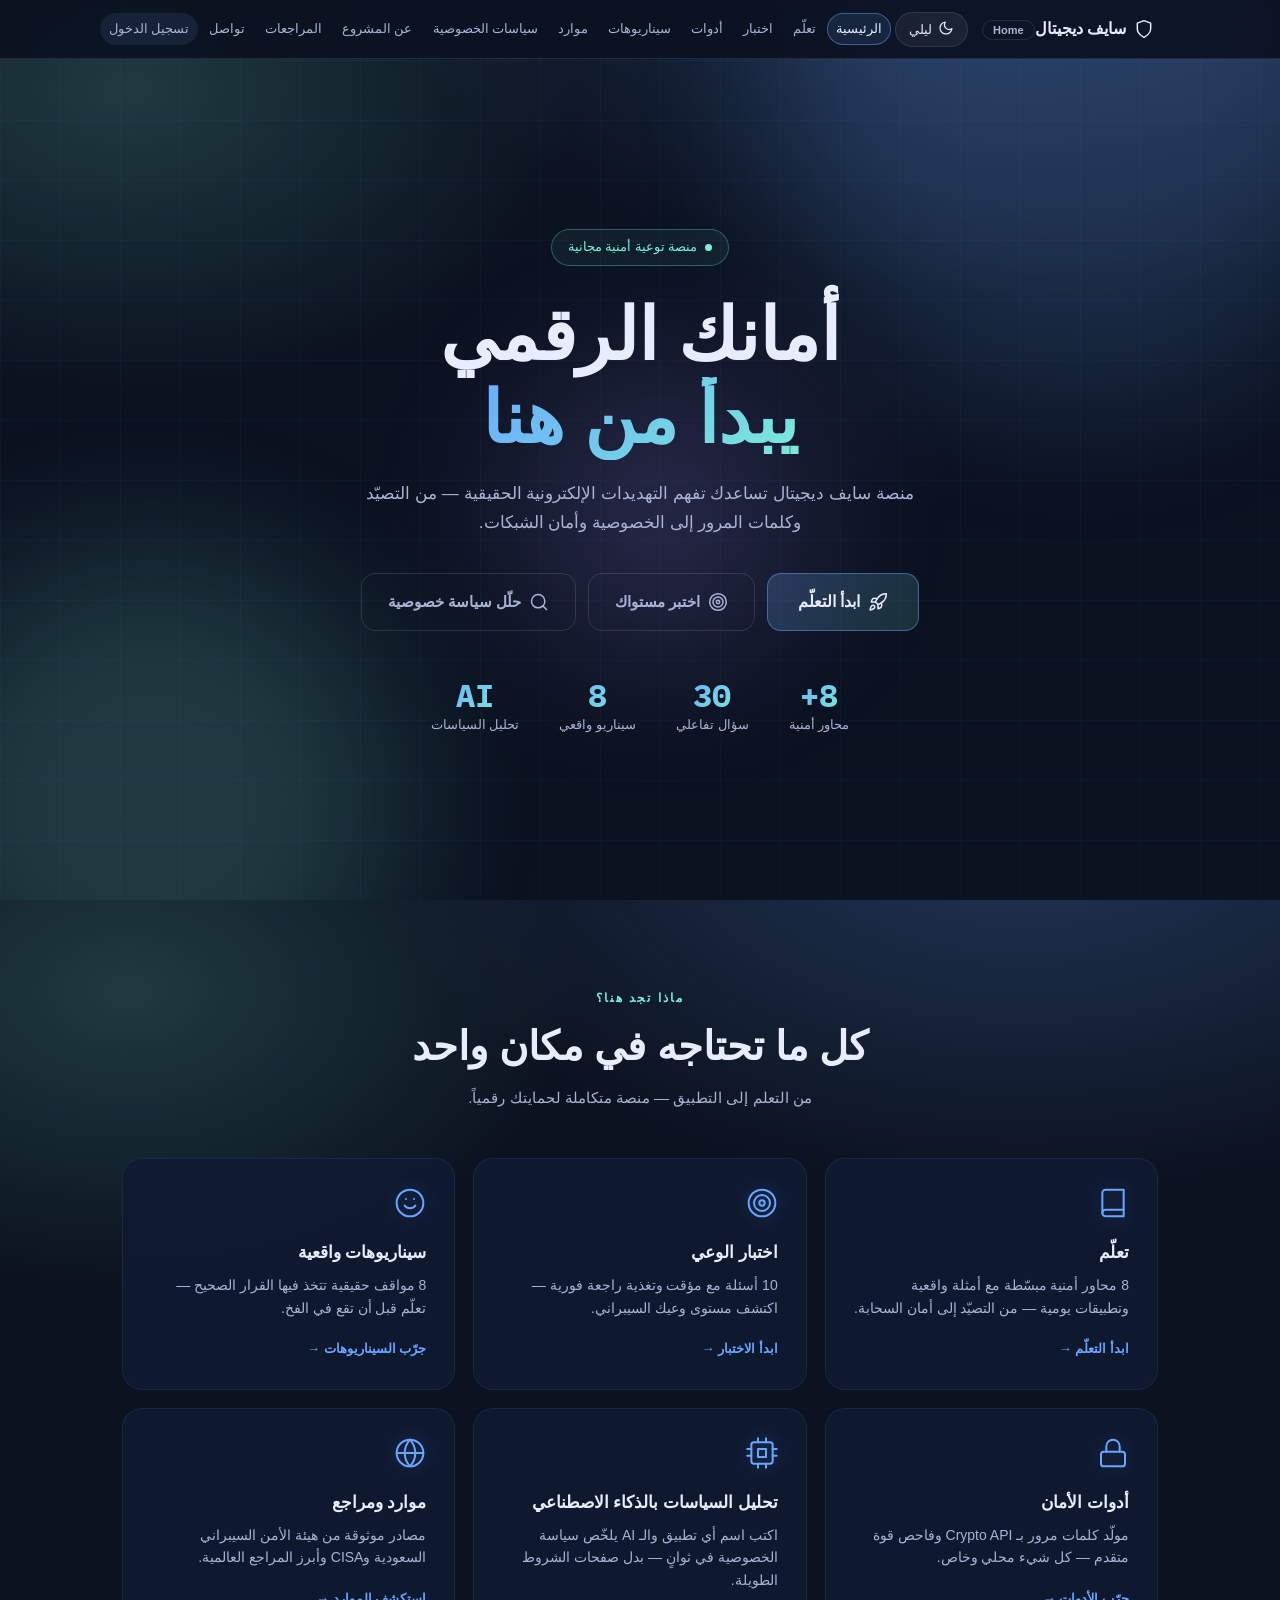
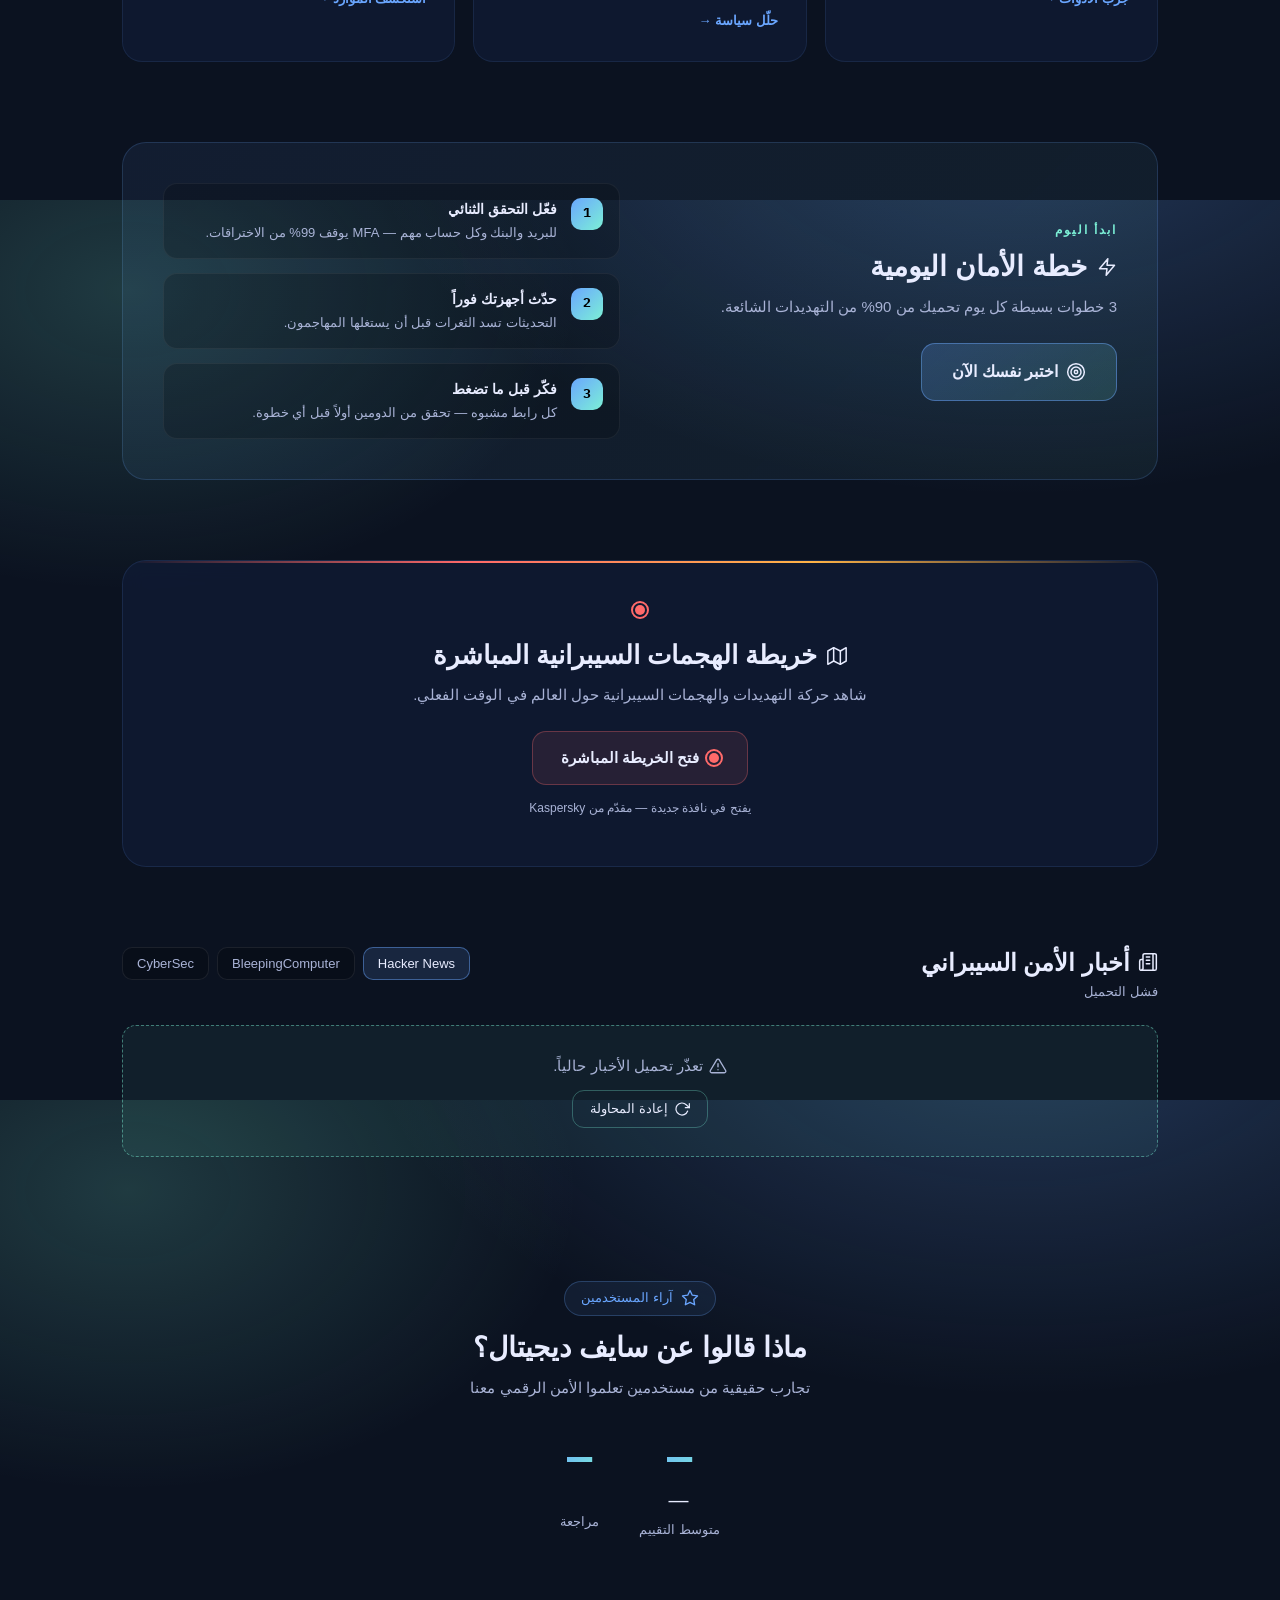
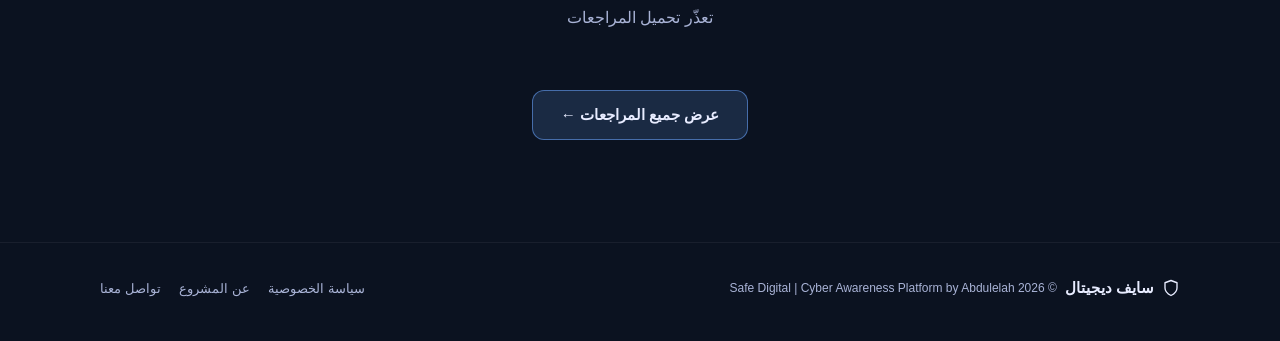
==== commit 67b92634: "FinalFo" ====
--- a/index.html
+++ b/index.html
@@ -383,7 +383,7 @@
     <div class="container nav-inner">
       <a href="index.html" class="brand">
         <span class="logo" style="display:flex;align-items:center;"><svg width="20" height="20" viewBox="0 0 24 24" fill="none" stroke="currentColor" stroke-width="1.8" stroke-linecap="round" stroke-linejoin="round"><path d="M12 22s8-4 8-10V5l-8-3-8 3v7c0 6 8 10 8 10z"/></svg></span>
-        <div><strong>سايف ديجيتال</strong></div>
+        <div><strong>سايف ديجيتال</strong><span class="badge">Home</span></div>
       </a>
       <button id="themeToggle" type="button">
         <span id="themeIcon"><svg width="16" height="16" viewBox="0 0 24 24" fill="none" stroke="currentColor" stroke-width="1.8" stroke-linecap="round" stroke-linejoin="round"><path d="M21 12.79A9 9 0 1 1 11.21 3 7 7 0 0 0 21 12.79z"/></svg></span>
@@ -433,7 +433,7 @@
         <span class="stat-lbl">محاور أمنية</span>
       </div>
       <div class="stat-item">
-        <span class="stat-num">10</span>
+        <span class="stat-num">30</span>
         <span class="stat-lbl">سؤال تفاعلي</span>
       </div>
       <div class="stat-item">
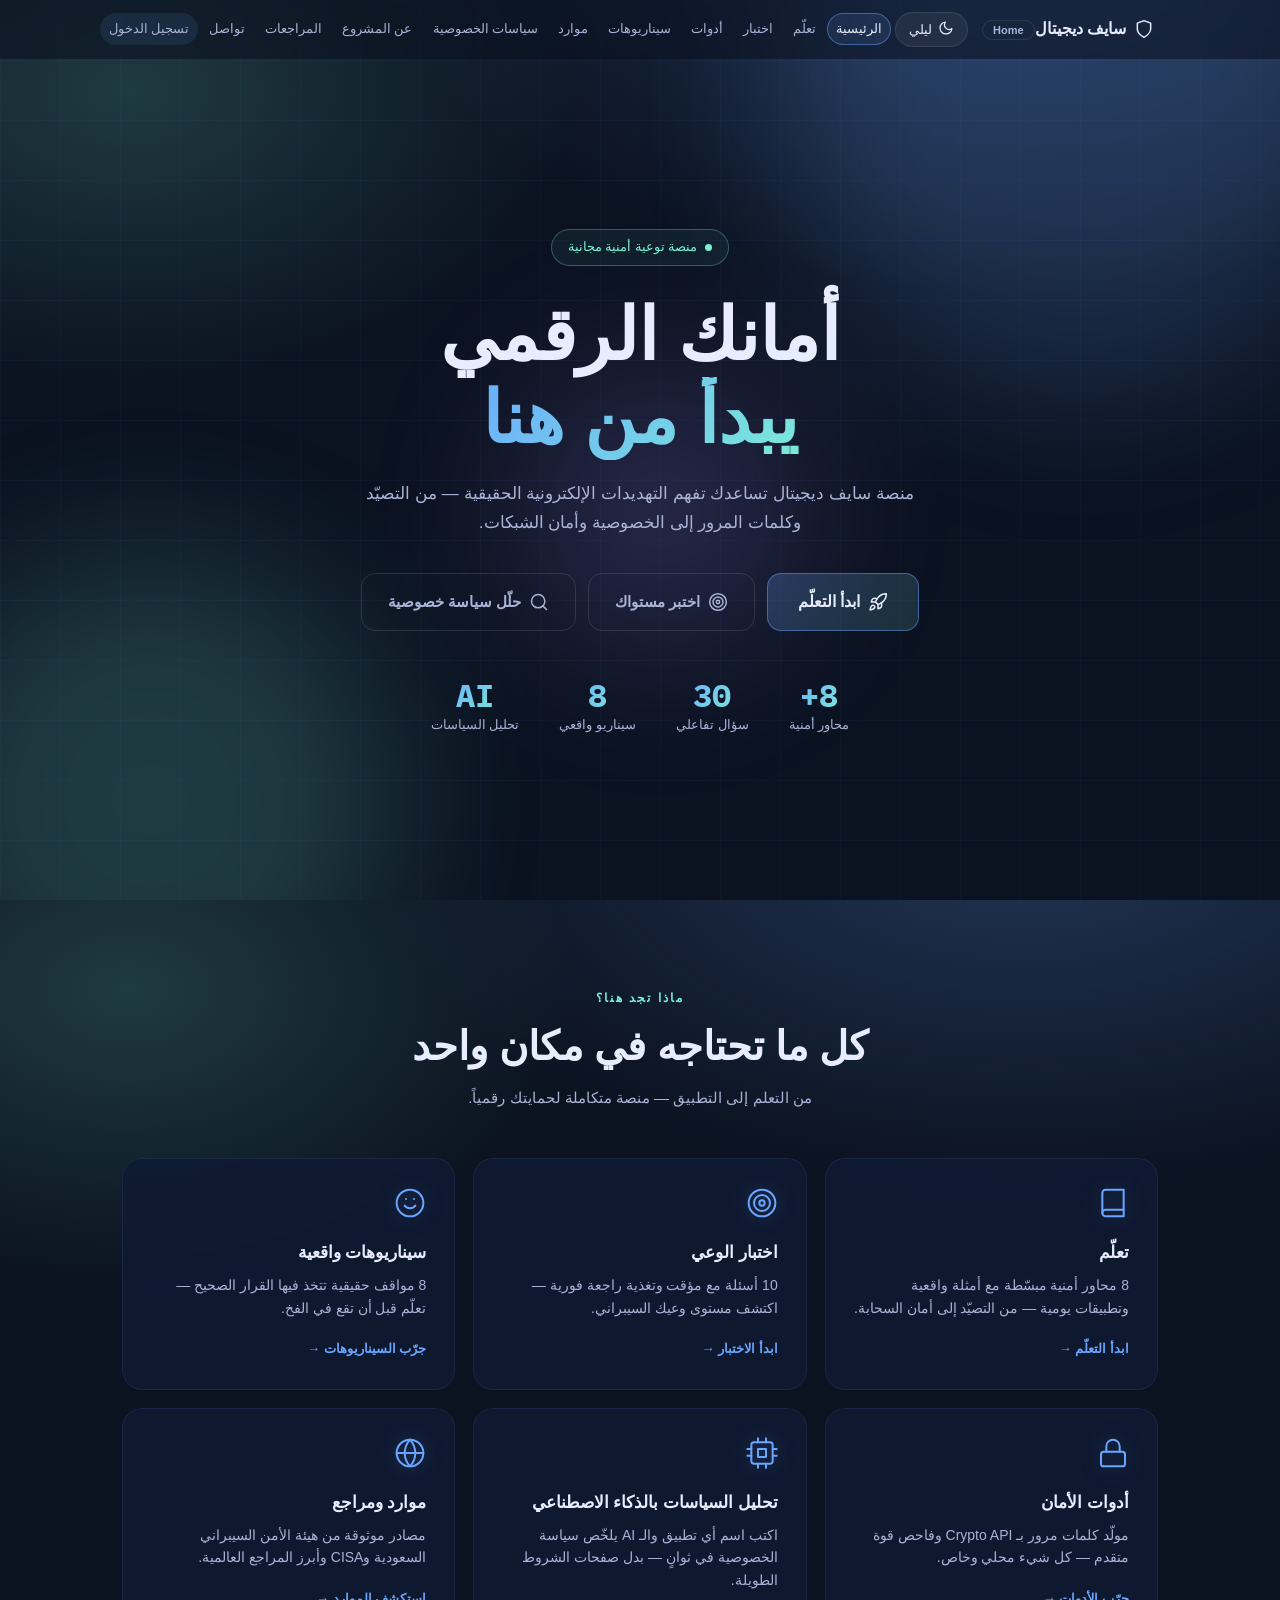
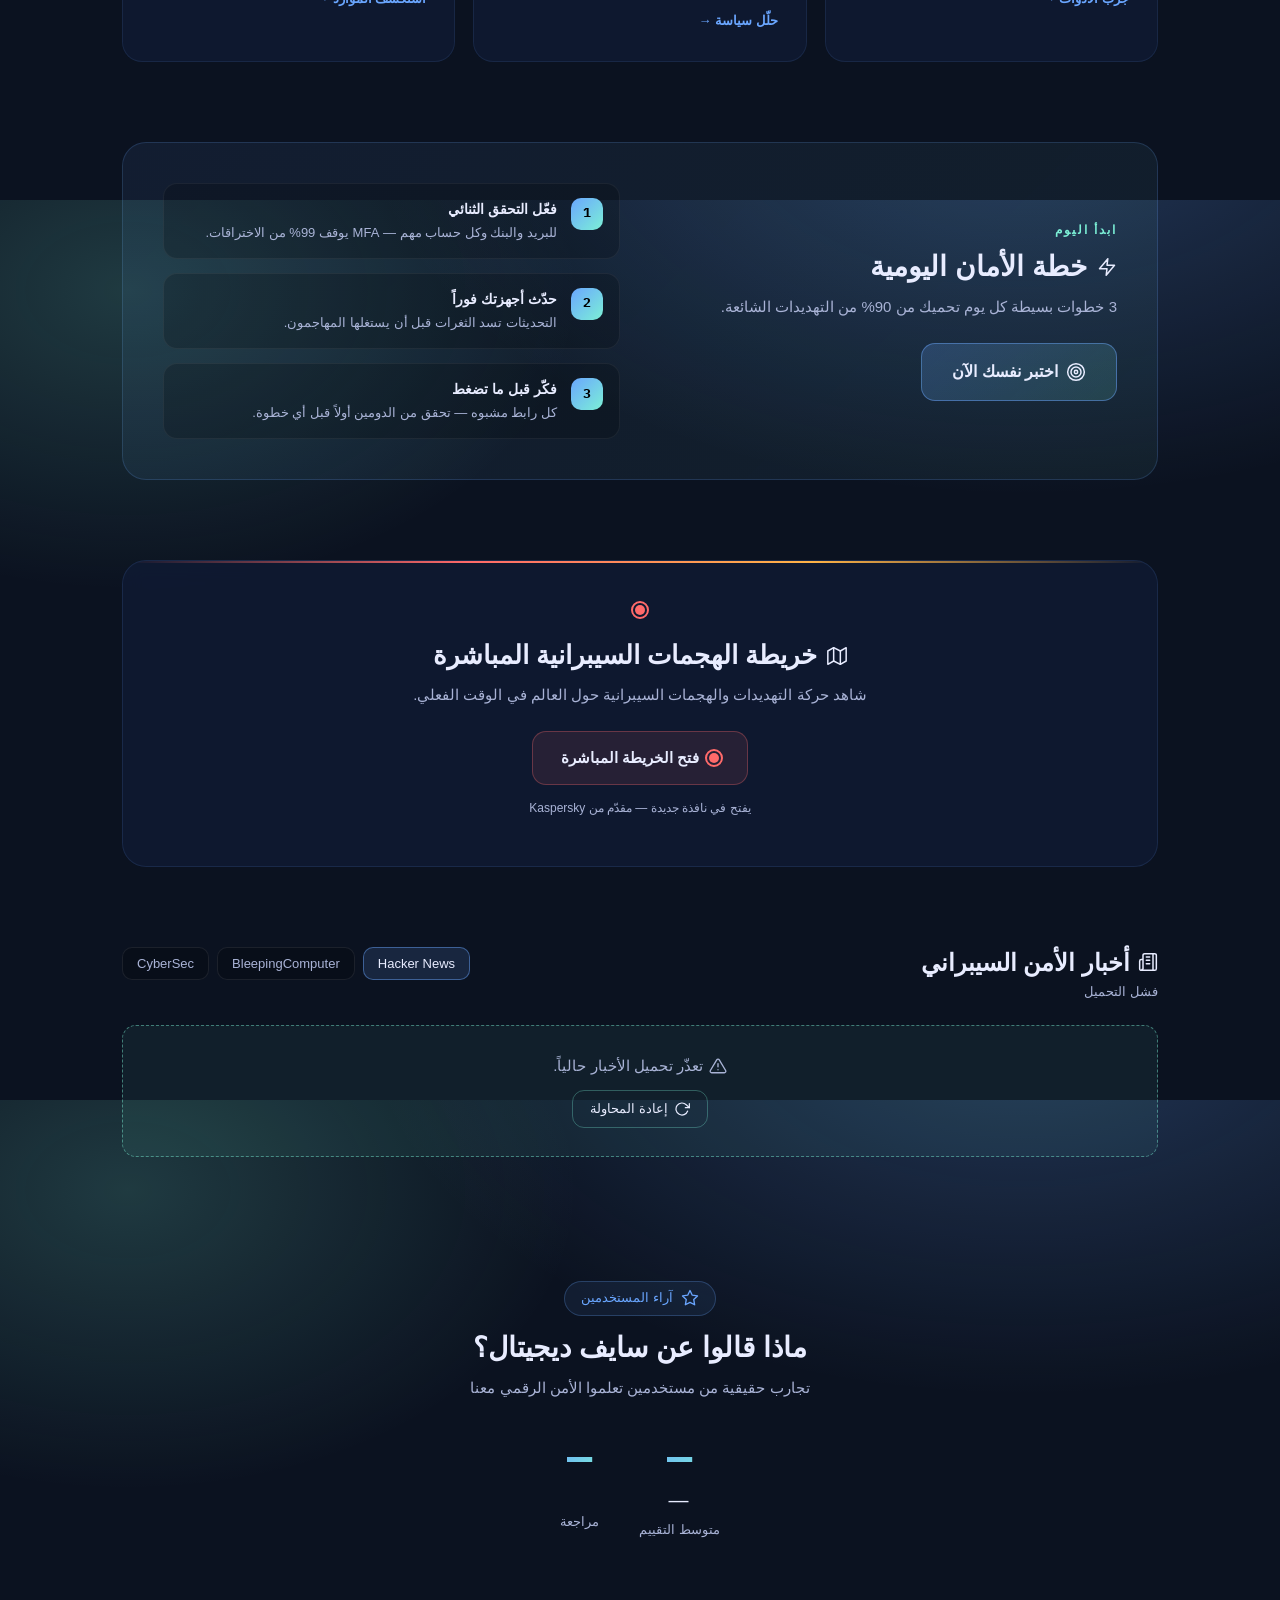
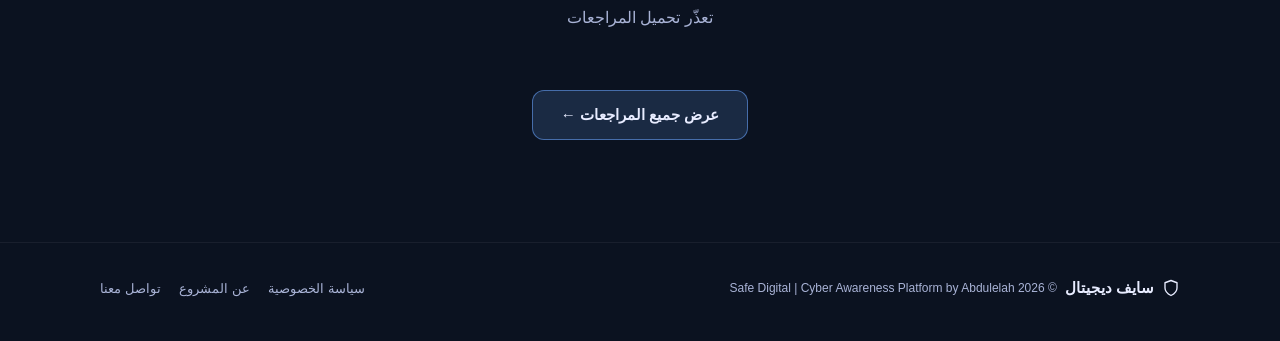
==== commit 285cead7: "Review" ====
--- a/index.html
+++ b/index.html
@@ -747,18 +747,19 @@
         document.getElementById("idx-total").textContent   = total;
         document.getElementById("idx-avg-stars").innerHTML = starsHTML(Math.round(avg));
 
-        // أحدث 3 فقط
-        grid.innerHTML = reviews.slice(0,3).map(r=>`
-          <div style="background:rgba(16,26,51,.85);border:1px solid rgba(255,255,255,.07);border-radius:20px;padding:22px;backdrop-filter:blur(10px);transition:.25s;" onmouseover="this.style.borderColor='rgba(106,166,255,.25)';this.style.transform='translateY(-3px)'" onmouseout="this.style.borderColor='rgba(255,255,255,.07)';this.style.transform='none'">
-            <div style="display:flex;align-items:center;gap:12px;margin-bottom:12px;">
-              <div style="width:42px;height:42px;border-radius:50%;background:linear-gradient(135deg,var(--accent),var(--accent2));display:flex;align-items:center;justify-content:center;font-size:17px;font-weight:800;color:#fff;flex-shrink:0;">${escHtml(r.username?.[0]?.toUpperCase()||"؟")}</div>
-              <div>
-                <div style="font-size:14px;font-weight:700;color:var(--text);">${escHtml(r.username)}</div>
+        grid.innerHTML = reviews.map(r=>`
+          <div style="background:rgba(16,26,51,.88);border:1px solid rgba(255,255,255,.07);border-radius:22px;padding:24px;backdrop-filter:blur(12px);transition:.25s;position:relative;overflow:hidden;" onmouseover="this.style.borderColor='rgba(106,166,255,.3)';this.style.transform='translateY(-4px)';this.style.boxShadow='0 12px 32px rgba(0,0,0,.3)'" onmouseout="this.style.borderColor='rgba(255,255,255,.07)';this.style.transform='none';this.style.boxShadow='none'">
+            <div style="position:absolute;top:-10px;left:14px;font-size:72px;color:rgba(106,166,255,.05);font-family:Georgia,serif;line-height:1;pointer-events:none;">"</div>
+            <div style="display:flex;align-items:center;gap:12px;margin-bottom:14px;">
+              <div style="width:44px;height:44px;border-radius:50%;background:linear-gradient(135deg,var(--accent),var(--accent2));display:flex;align-items:center;justify-content:center;font-size:18px;font-weight:800;color:#fff;flex-shrink:0;">${escHtml(r.username?.[0]?.toUpperCase()||"؟")}</div>
+              <div style="flex:1;">
+                <div style="font-size:15px;font-weight:700;color:var(--text);">${escHtml(r.username)}</div>
                 <div style="font-size:12px;color:var(--muted);">${fmtDate(r.created_at)}</div>
               </div>
+              <div style="font-size:11px;padding:3px 10px;border-radius:999px;background:rgba(251,191,36,.1);color:#fbbf24;border:1px solid rgba(251,191,36,.2);">${"★".repeat(r.rating)}</div>
             </div>
-            <div style="font-size:16px;letter-spacing:2px;margin-bottom:10px;">${starsHTML(r.rating)}</div>
-            <div style="font-size:14px;color:var(--muted);line-height:1.7;">${escHtml(r.comment)}</div>
+            <div style="font-size:16px;letter-spacing:3px;margin-bottom:12px;color:#fbbf24;">${starsHTML(r.rating)}</div>
+            <div style="font-size:14px;color:var(--muted);line-height:1.8;">${escHtml(r.comment)}</div>
           </div>
         `).join("");
       }catch(e){
@@ -769,5 +770,25 @@
     loadIndexReviews();
   })();
   </script>
+  <script>
+  /* ── تفعيل الـ active link تلقائياً ── */
+  (function(){
+    const path = window.location.pathname.split('/').pop() || 'index.html';
+    document.querySelectorAll('.links a').forEach(a => {
+      const href = a.getAttribute('href');
+      if(href === path || (path === '' && href === 'index.html')) {
+        a.classList.add('active');
+      }
+    });
+  })();
+  /* ── Nav scrolled effect ── */
+  (function(){
+    const nav = document.querySelector('.nav');
+    if(!nav) return;
+    window.addEventListener('scroll', () => {
+      nav.classList.toggle('scrolled', window.scrollY > 20);
+    }, {passive: true});
+  })();
+  </script>
 </body>
 </html>
--- a/style.css
+++ b/style.css
@@ -78,12 +78,18 @@
   position: sticky;
   top: 0;
   z-index: 100;
+  background: rgba(11,18,32,0.6);
+  -webkit-backdrop-filter: blur(2px);
+  backdrop-filter: blur(2px);
+  border-bottom: 1px solid transparent;
+  transition: background .35s, backdrop-filter .35s, border-color .35s, box-shadow .35s;
+}
+.nav.scrolled {
   background: var(--nav-bg);
-  /* backdrop-filter فقط على الـ nav وليس الصفحة */
-  -webkit-backdrop-filter: blur(16px) saturate(1.4);
-  backdrop-filter: blur(16px) saturate(1.4);
+  -webkit-backdrop-filter: blur(20px) saturate(1.5);
+  backdrop-filter: blur(20px) saturate(1.5);
   border-bottom: 1px solid var(--border);
-  transition: background .3s;
+  box-shadow: 0 4px 24px rgba(0,0,0,.25);
 }
 
 .nav-inner {
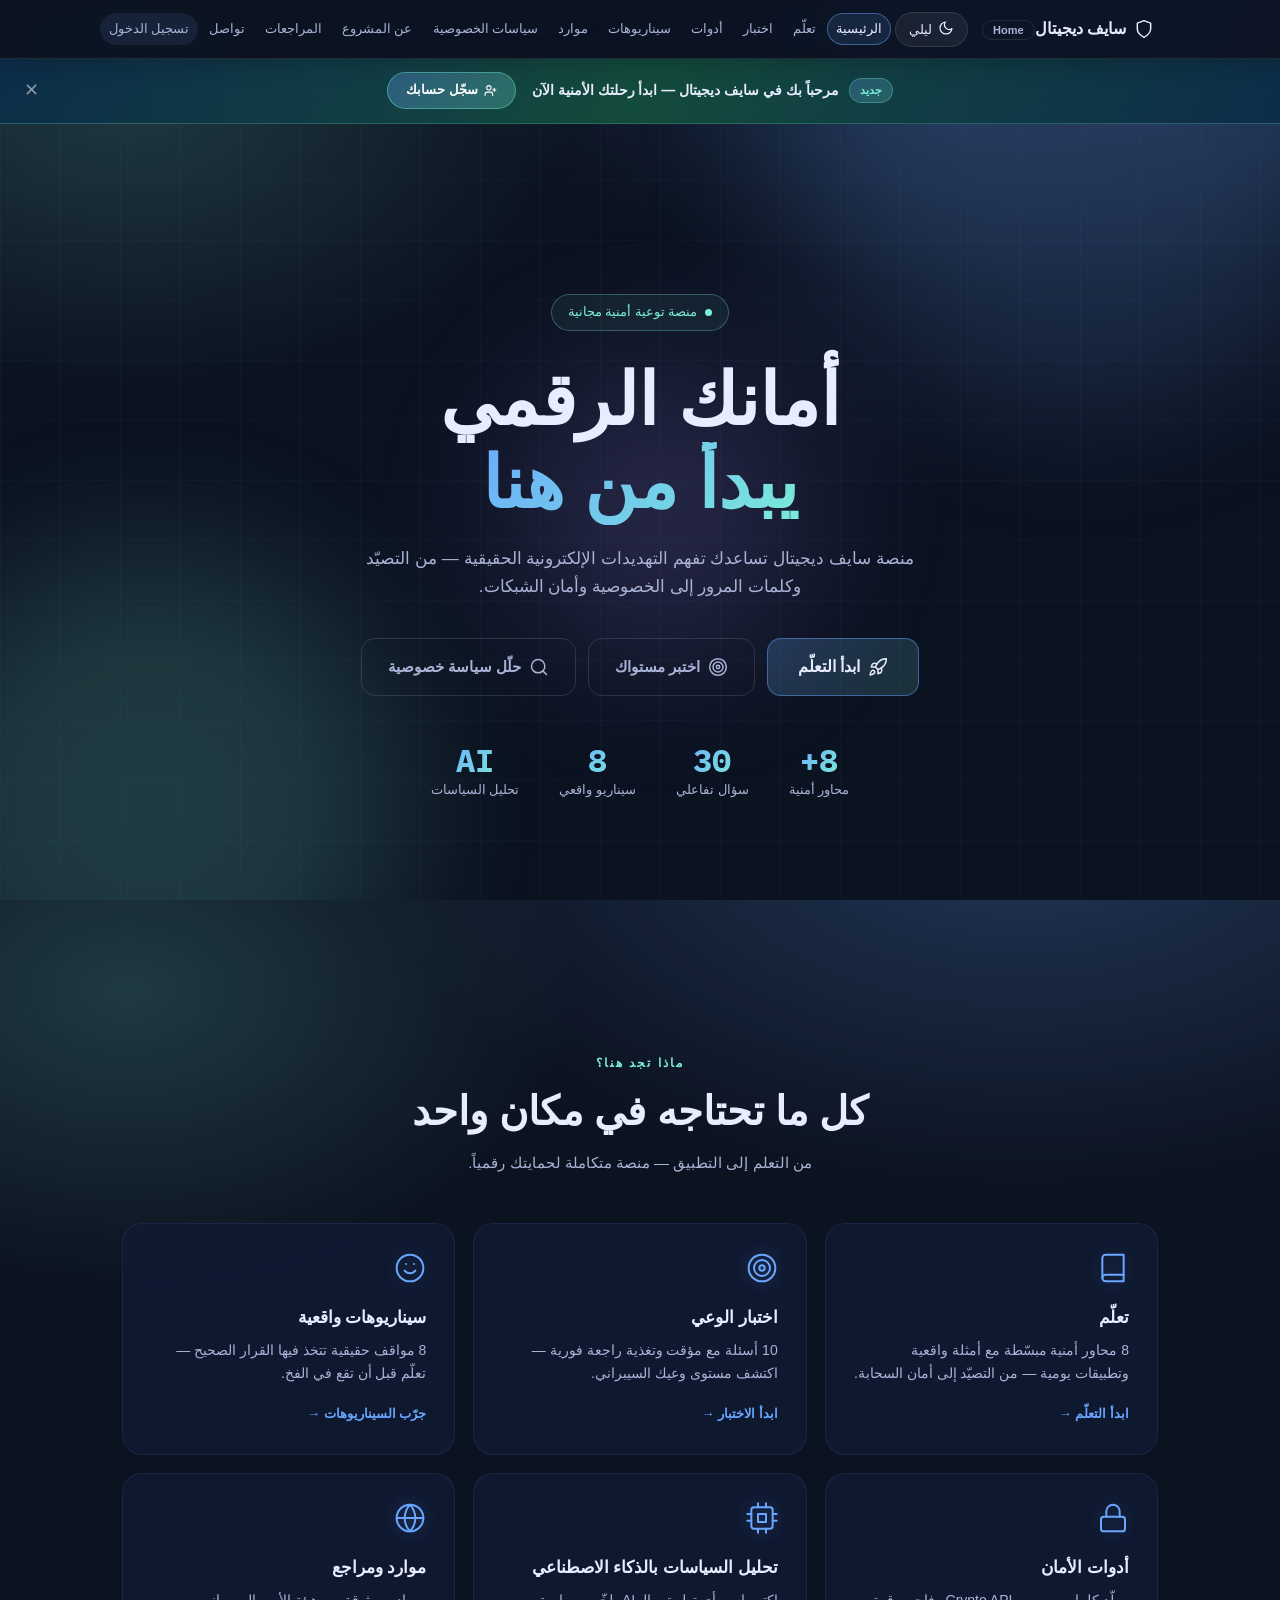
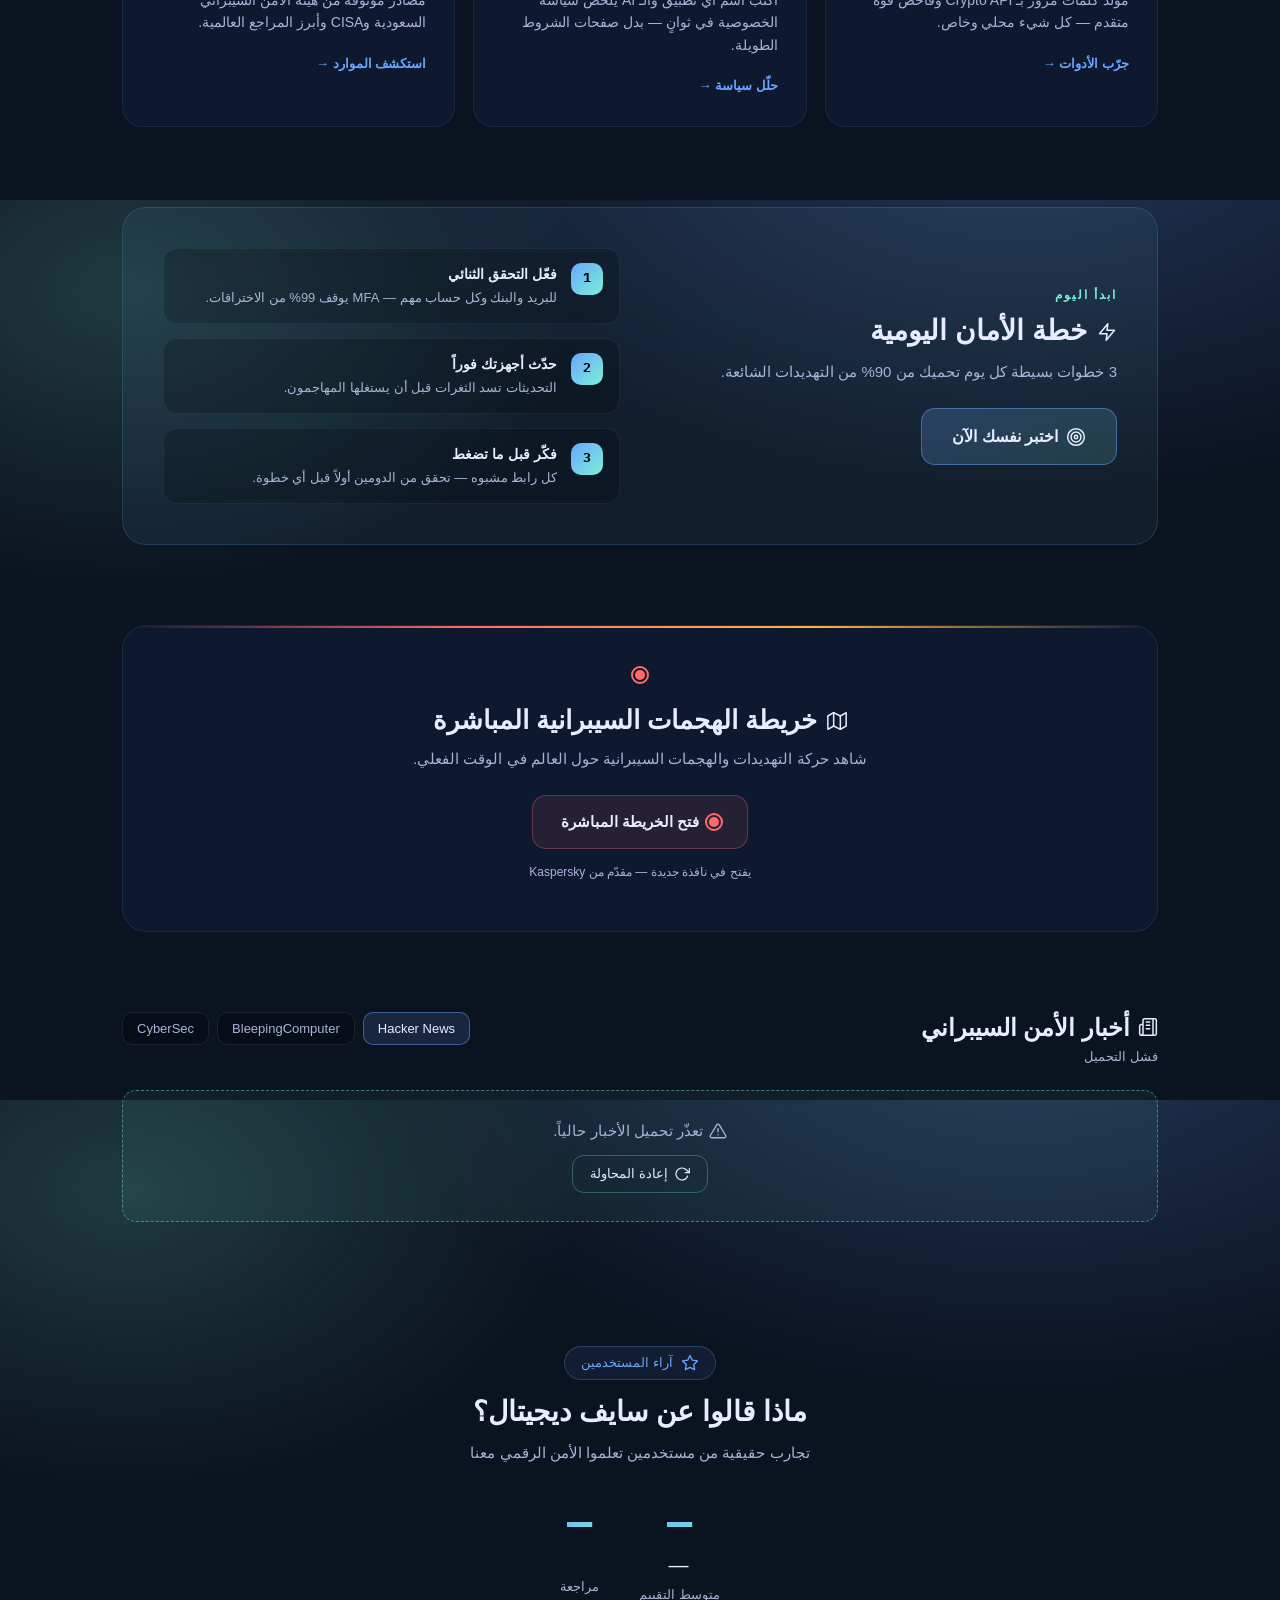
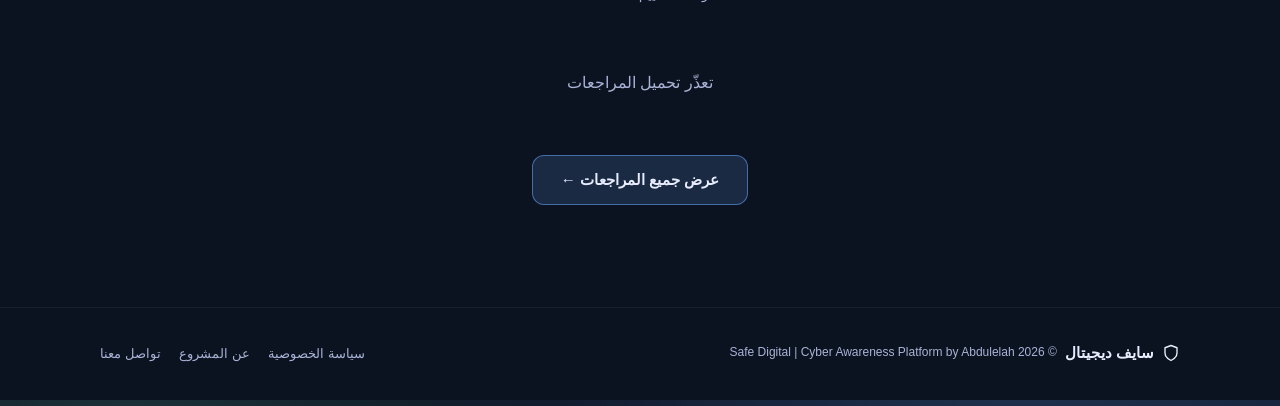
==== commit a5106f78: "Endd" ====
--- a/index.html
+++ b/index.html
@@ -366,6 +366,106 @@
       .daily-card   { padding:24px; }
       .map-card     { padding:24px; }
     }
+  </style>
+
+  <style>
+  /* ── بانر الترحيب ── */
+  .welcome-banner {
+    width: 100%;
+    background: linear-gradient(135deg, #0d2d4a 0%, #0a3d2e 50%, #0d2d4a 100%);
+    border-bottom: 1px solid rgba(124,240,214,.25);
+    position: relative;
+    z-index: 1;
+  }
+  .welcome-banner.hidden { display: none; }
+  .welcome-banner::before {
+    content: '';
+    position: absolute;
+    inset: 0;
+    background: linear-gradient(90deg,
+      transparent 0%,
+      rgba(106,166,255,.06) 30%,
+      rgba(124,240,214,.08) 50%,
+      rgba(106,166,255,.06) 70%,
+      transparent 100%);
+    animation: bannerShine 4s ease-in-out infinite;
+  }
+  @keyframes bannerShine {
+    0%,100% { opacity:.5; }
+    50%      { opacity:1; }
+  }
+  .banner-inner {
+    max-width: var(--max);
+    margin: 0 auto;
+    padding: 14px 22px;
+    display: flex;
+    align-items: center;
+    justify-content: center;
+    gap: 16px;
+    flex-wrap: wrap;
+    position: relative;
+    z-index: 1;
+  }
+  .banner-text {
+    display: flex;
+    align-items: center;
+    gap: 10px;
+    font-size: 14px;
+    font-weight: 600;
+    color: #e8ecff;
+    flex-wrap: wrap;
+    justify-content: center;
+    text-align: center;
+  }
+  .banner-badge {
+    background: linear-gradient(135deg, rgba(106,166,255,.25), rgba(124,240,214,.2));
+    border: 1px solid rgba(124,240,214,.3);
+    color: #7cf0d6;
+    font-size: 11px;
+    font-weight: 700;
+    padding: 3px 10px;
+    border-radius: 999px;
+    white-space: nowrap;
+  }
+  .banner-cta {
+    background: linear-gradient(135deg, rgba(106,166,255,.3), rgba(124,240,214,.25));
+    border: 1px solid rgba(124,240,214,.4);
+    color: #fff;
+    font-family: var(--font);
+    font-size: 13px;
+    font-weight: 700;
+    padding: 7px 18px;
+    border-radius: 999px;
+    cursor: pointer;
+    text-decoration: none;
+    white-space: nowrap;
+    transition: .2s;
+    display: inline-flex;
+    align-items: center;
+    gap: 6px;
+  }
+  .banner-cta:hover {
+    background: linear-gradient(135deg, rgba(106,166,255,.45), rgba(124,240,214,.4));
+    transform: translateY(-1px);
+    color: #fff;
+  }
+  .banner-close {
+    position: absolute;
+    left: 16px;
+    top: 50%;
+    transform: translateY(-50%);
+    background: none;
+    border: none;
+    color: rgba(255,255,255,.5);
+    cursor: pointer;
+    font-size: 18px;
+    padding: 4px 8px;
+    border-radius: 6px;
+    transition: .2s;
+    line-height: 1;
+  }
+  .banner-close:hover { color: #fff; background: rgba(255,255,255,.1); }
+  .welcome-banner.hidden { display: none; }
   </style>
 </head>
 
@@ -406,6 +506,21 @@
       </nav>
     </div>
   </header>
+
+  <!-- ══ بانر الترحيب ══ -->
+  <div class="welcome-banner" id="welcomeBanner">
+    <div class="banner-inner">
+      <div class="banner-text">
+        <span class="banner-badge">جديد</span>
+        <span>مرحباً بك في سايف ديجيتال — ابدأ رحلتك الأمنية الآن</span>
+      </div>
+      <a href="auth.html" class="banner-cta">
+        <svg width="13" height="13" viewBox="0 0 24 24" fill="none" stroke="currentColor" stroke-width="2" stroke-linecap="round" stroke-linejoin="round"><path d="M16 21v-2a4 4 0 0 0-4-4H6a4 4 0 0 0-4 4v2"/><circle cx="9" cy="7" r="4"/><line x1="19" y1="8" x2="19" y2="14"/><line x1="22" y1="11" x2="16" y2="11"/></svg>
+        سجّل حسابك
+      </a>
+    </div>
+    <button class="banner-close" onclick="closeBanner()">✕</button>
+  </div>
 
   <!-- ══ هيرو ══ -->
   <section class="hero-section">
@@ -790,5 +905,35 @@
     }, {passive: true});
   })();
   </script>
+
+  <script>
+  function closeBanner() {
+    document.getElementById('welcomeBanner').classList.add('hidden');
+    document.querySelector('.nav').style.top = '0';
+    document.body.style.paddingTop = '58px';
+    sessionStorage.setItem('bannerClosed', '1');
+  }
+  if(sessionStorage.getItem('bannerClosed')) {
+    const b = document.getElementById('welcomeBanner');
+    if(b) b.classList.add('hidden');
+    const n = document.querySelector('.nav');
+    if(n) n.style.top = '0';
+    document.body.style.paddingTop = '58px';
+  }
+  </script>
+  <script>
+  function closeBanner(){
+    document.getElementById('welcomeBanner').classList.add('hidden');
+    document.body.style.paddingTop='58px';
+    sessionStorage.setItem('bannerClosed','1');
+  }
+  (function(){
+    if(sessionStorage.getItem('bannerClosed')){
+      const b=document.getElementById('welcomeBanner');
+      if(b)b.classList.add('hidden');
+      document.body.style.paddingTop='58px';
+    }
+  })();
+  </script>
 </body>
 </html>
--- a/style.css
+++ b/style.css
@@ -48,6 +48,7 @@
 html, body { height:100%; margin:0; padding:0; }
 
 body {
+  padding-top: 58px;
   font-family: var(--font);
   background:
     radial-gradient(1200px 700px at 80% -10%, rgba(106,166,255,.25), transparent 55%),
@@ -75,21 +76,17 @@
    شريط التنقل — مُعاد تصميمه بالكامل
 ══════════════════════════════════════════ */
 .nav {
-  position: sticky;
+  position: fixed;
   top: 0;
-  z-index: 100;
-  background: rgba(11,18,32,0.6);
-  -webkit-backdrop-filter: blur(2px);
-  backdrop-filter: blur(2px);
-  border-bottom: 1px solid transparent;
-  transition: background .35s, backdrop-filter .35s, border-color .35s, box-shadow .35s;
-}
-.nav.scrolled {
+  right: 0;
+  left: 0;
+  z-index: 1000;
   background: var(--nav-bg);
   -webkit-backdrop-filter: blur(20px) saturate(1.5);
   backdrop-filter: blur(20px) saturate(1.5);
   border-bottom: 1px solid var(--border);
-  box-shadow: 0 4px 24px rgba(0,0,0,.25);
+  box-shadow: 0 4px 24px rgba(0,0,0,.2);
+  transition: background .3s;
 }
 
 .nav-inner {
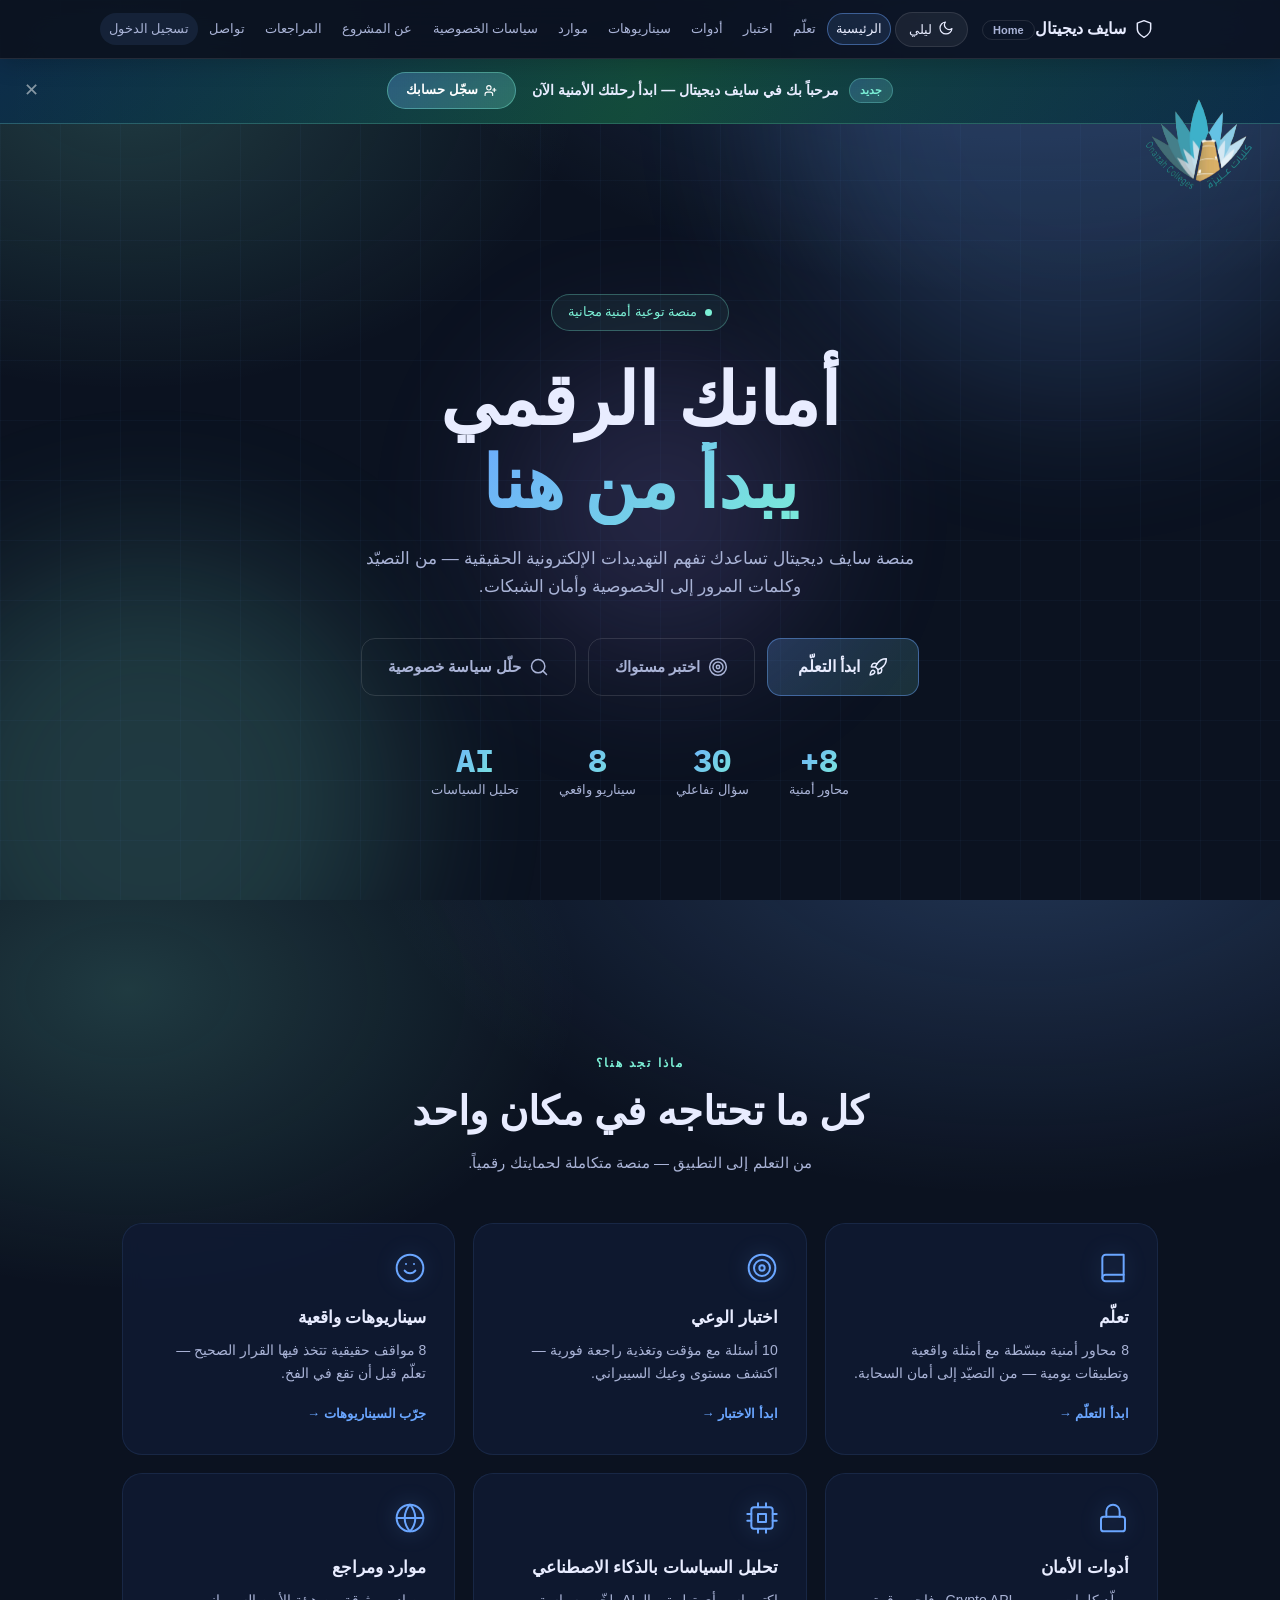
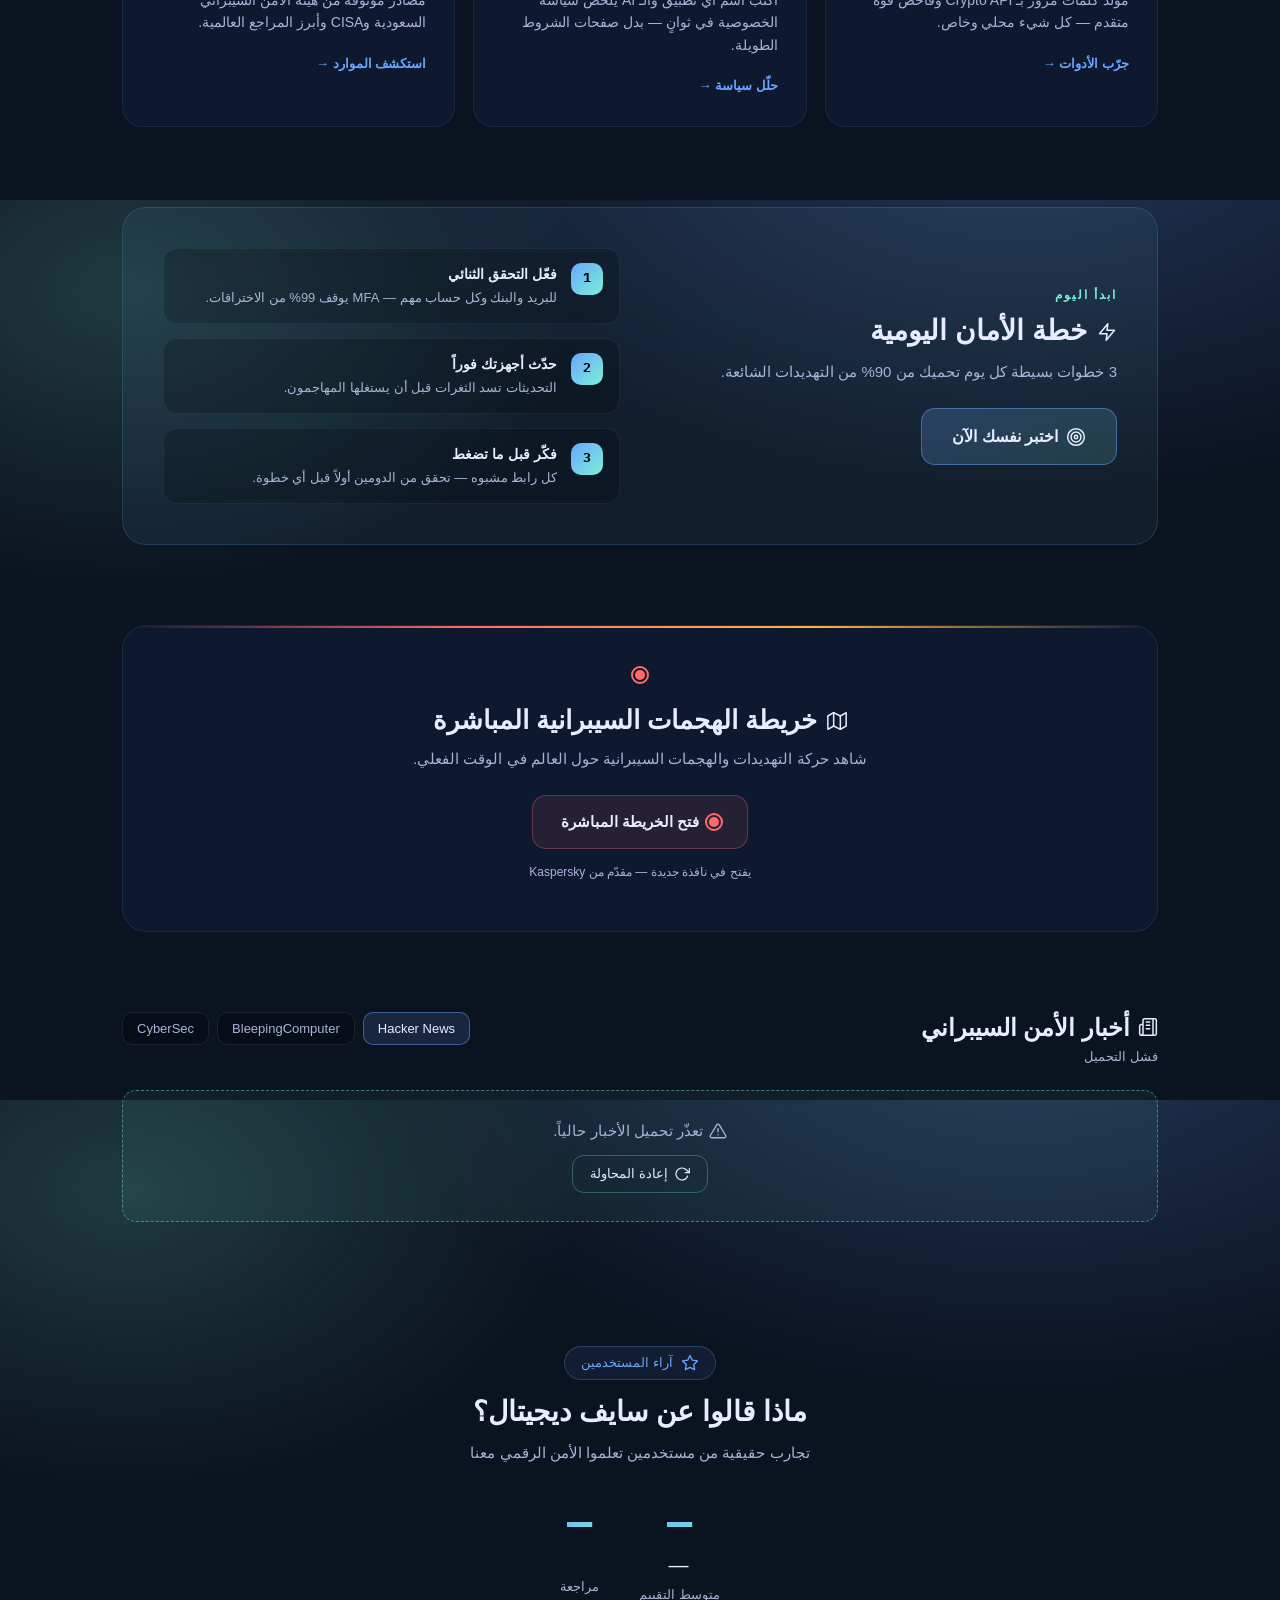
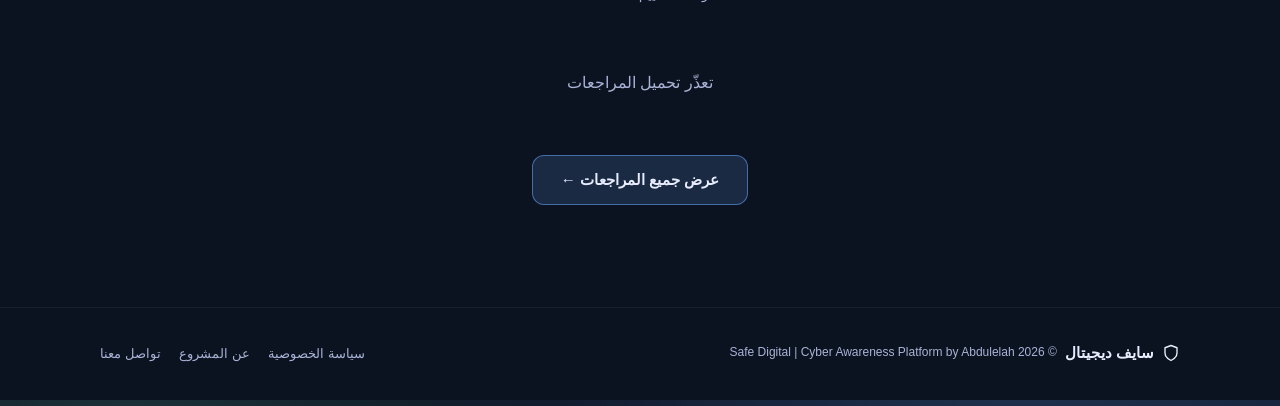
==== commit f0797e9e: "FF1" ====
--- a/index.html
+++ b/index.html
@@ -477,6 +477,24 @@
     <div class="orb orb-3"></div>
   </div>
   <div class="grid-overlay"></div>
+
+  <!-- شعار كليات عنيزة ثابت يمين الصفحة -->
+  <img src="college-logo.jpeg" alt="كليات عنيزة" class="college-logo-fixed" style="
+    position: fixed;
+    top: 80px;
+    right: 20px;
+    width: 120px;
+    height: 120px;
+    object-fit: contain;
+    mix-blend-mode: lighten;
+    z-index: 999;
+    pointer-events: none;
+  " onerror="this.style.display='none'">
+  <style>
+    @media (max-width: 768px) {
+      .college-logo-fixed { display: none !important; }
+    }
+  </style>
 
   <!-- الناف -->
     <header class="nav">
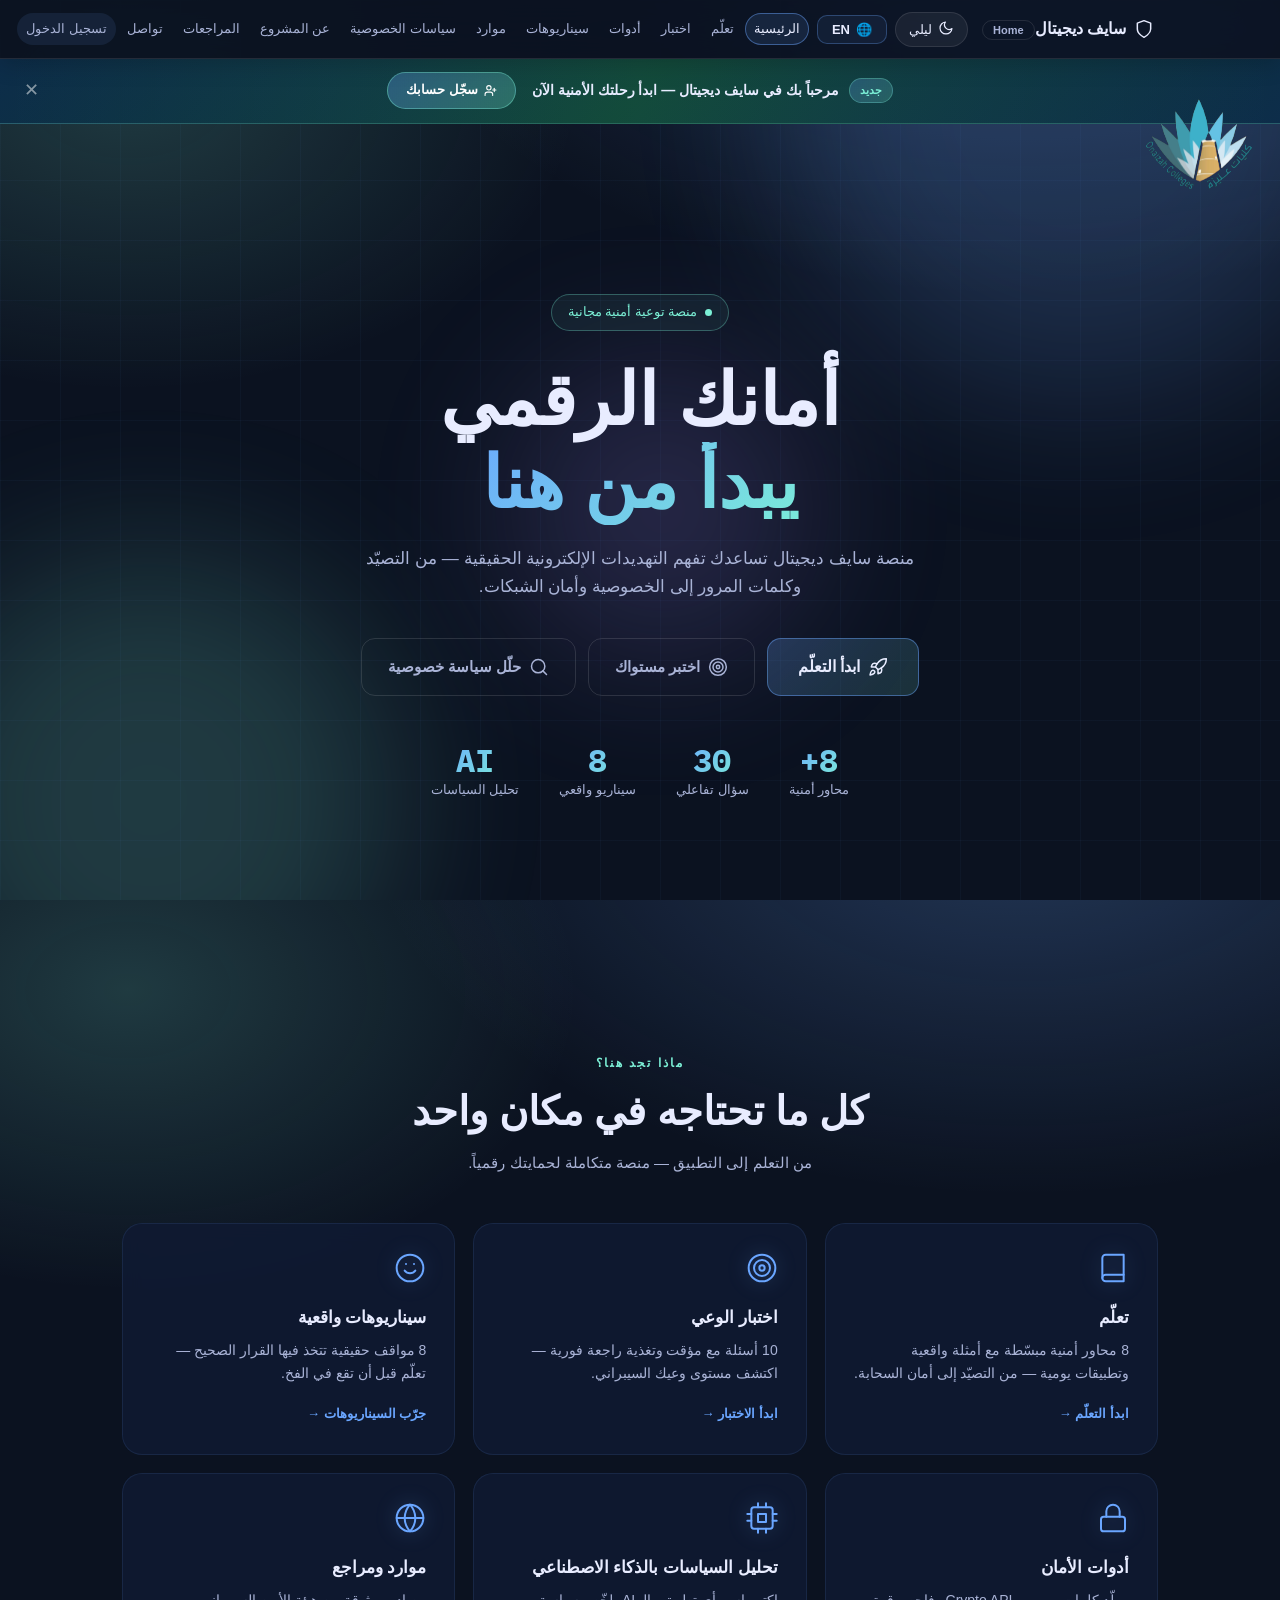
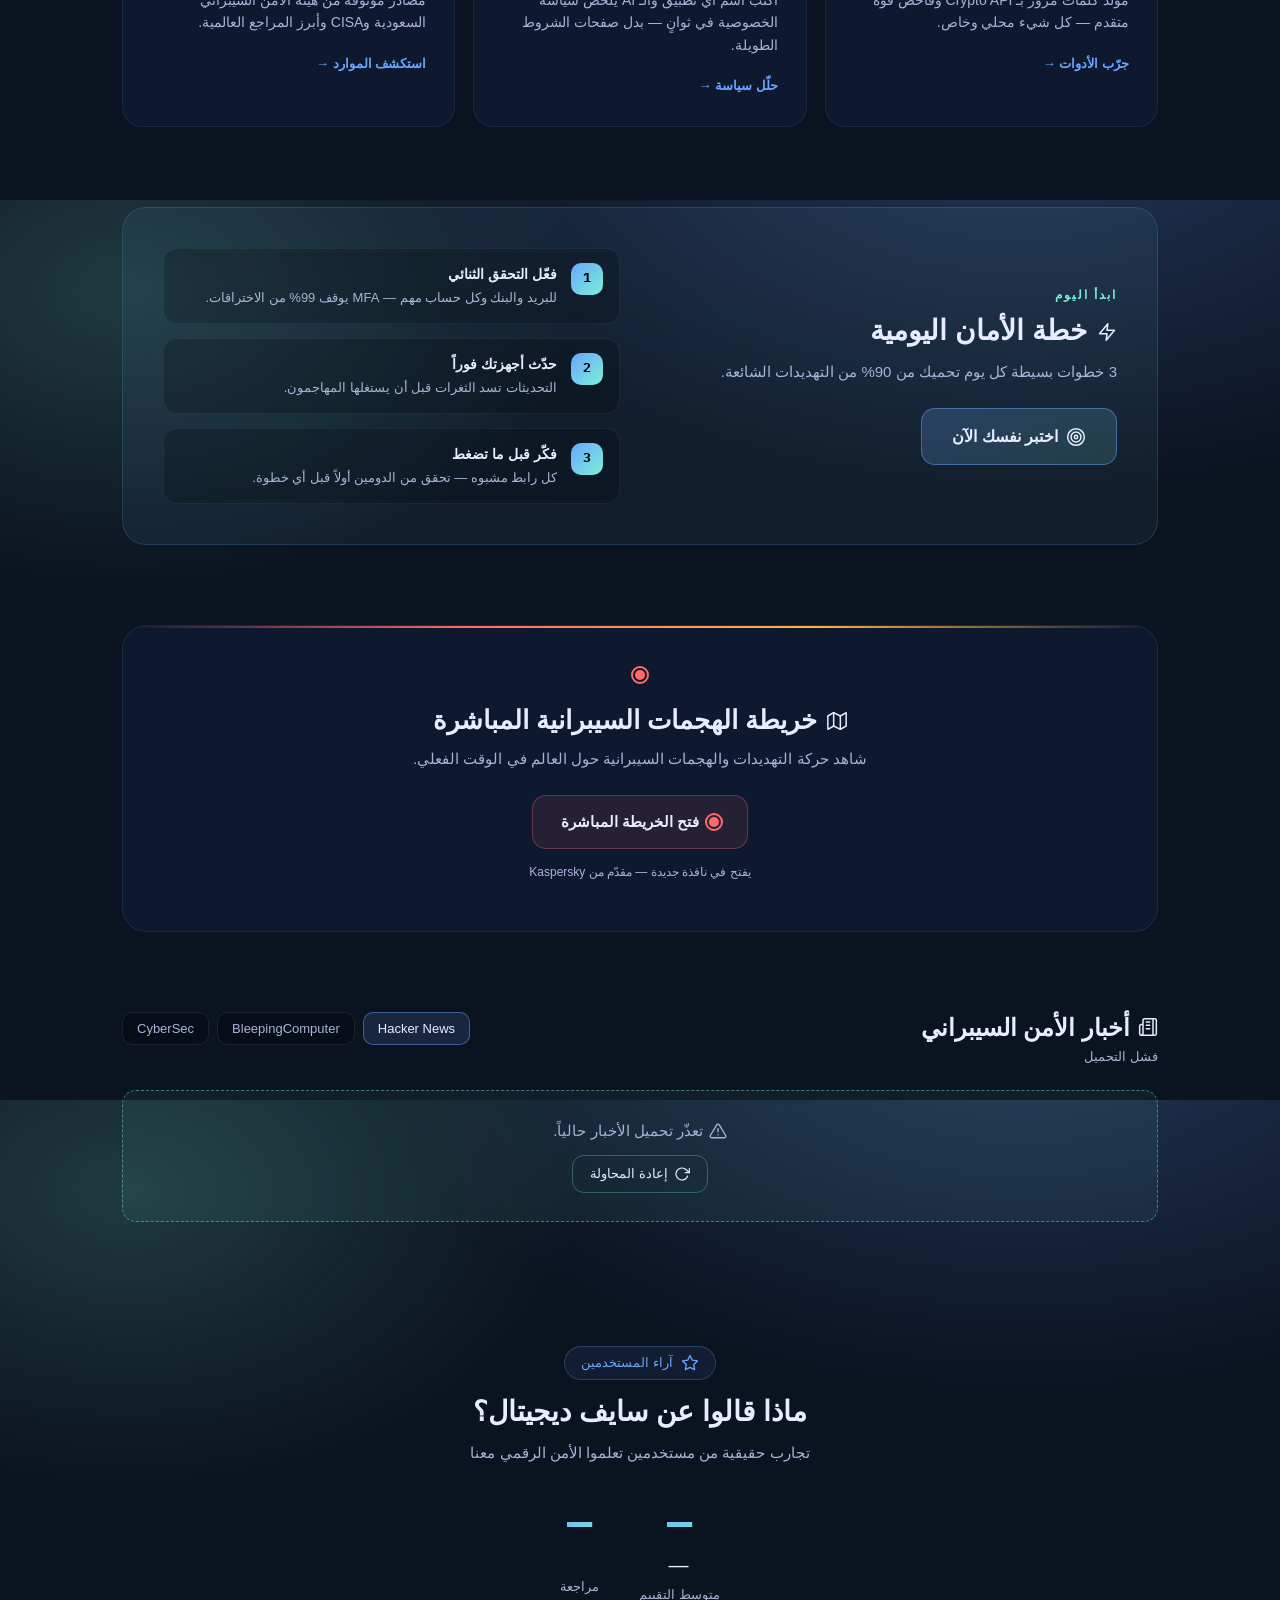
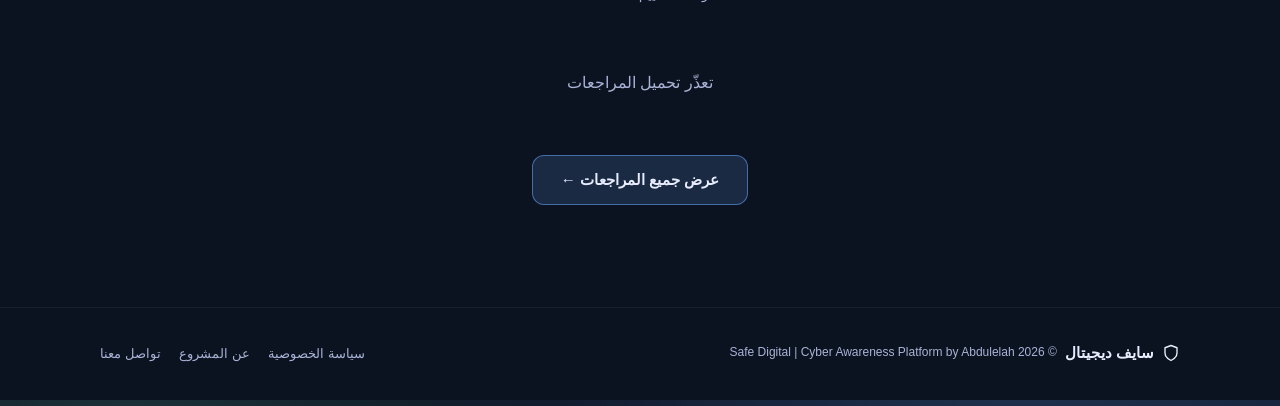
==== commit c3e43ee3: "TS" ====
--- a/index.html
+++ b/index.html
@@ -953,5 +953,87 @@
     }
   })();
   </script>
+
+  <!-- Google Translate Hidden -->
+  <div id="google_translate_element" style="display:none"></div>
+  <style>
+    /* إخفاء شريط Google Translate بالكامل */
+    .goog-te-banner-frame, .goog-te-banner-frame.skiptranslate,
+    #goog-gt-tt, .goog-te-balloon-frame,
+    .goog-tooltip, .goog-tooltip:hover,
+    .goog-text-highlight { display:none !important; }
+    body { top: 0 !important; }
+    .skiptranslate { display:none !important; }
+  </style>
+  <script>
+  function googleTranslateElementInit() {
+    new google.translate.TranslateElement({
+      pageLanguage: 'ar',
+      includedLanguages: 'en,ar',
+      autoDisplay: false
+    }, 'google_translate_element');
+  }
+  </script>
+  <script src="//translate.google.com/translate_a/element.js?cb=googleTranslateElementInit"></script>
+  <script>
+  (function(){
+    var KEY = 'sd-lang';
+    var lang = localStorage.getItem(KEY) || 'ar';
+
+    function injectBtn() {
+      if (document.getElementById('langToggle')) return;
+      var nav = document.querySelector('.nav-inner') || document.querySelector('.nav .container');
+      if (!nav) return;
+      var btn = document.createElement('button');
+      btn.id = 'langToggle';
+      btn.type = 'button';
+      btn.style.cssText = 'display:inline-flex;align-items:center;gap:6px;padding:6px 14px;border-radius:10px;cursor:pointer;border:1px solid rgba(106,166,255,.3);background:rgba(106,166,255,.08);color:var(--text,#e8ecff);font-family:inherit;font-size:13px;font-weight:700;transition:.2s;white-space:nowrap;margin:0 4px;';
+      btn.onmouseenter = function(){ btn.style.borderColor='rgba(106,166,255,.7)'; };
+      btn.onmouseleave = function(){ btn.style.borderColor='rgba(106,166,255,.3)'; };
+      btn.onclick = toggleLang;
+      setLabel(btn);
+      var th = document.getElementById('themeToggle');
+      if (th) th.insertAdjacentElement('afterend', btn);
+      else nav.prepend(btn);
+    }
+
+    function setLabel(btn) {
+      btn = btn || document.getElementById('langToggle');
+      if (btn) btn.innerHTML = lang==='ar' ? '<span>🌐</span><span>EN</span>' : '<span>🌐</span><span>عر</span>';
+    }
+
+    function doTranslate(to) {
+      var n = 0;
+      var iv = setInterval(function(){
+        var sel = document.querySelector('.goog-te-combo');
+        if (sel) { clearInterval(iv); sel.value=to; sel.dispatchEvent(new Event('change')); }
+        if (++n > 40) clearInterval(iv);
+      }, 250);
+    }
+
+    function toggleLang() {
+      lang = lang==='ar' ? 'en' : 'ar';
+      localStorage.setItem(KEY, lang);
+      setLabel();
+      if (lang==='en') {
+        document.documentElement.dir='ltr';
+        doTranslate('en');
+      } else {
+        document.cookie='googtrans=;expires=Thu,01 Jan 1970 00:00:01 UTC;path=/;';
+        document.cookie='googtrans=;expires=Thu,01 Jan 1970 00:00:01 UTC;path=/;domain=.'+location.hostname;
+        localStorage.setItem(KEY,'ar');
+        location.reload();
+      }
+    }
+
+    function init() {
+      injectBtn();
+      if (lang==='en') { document.documentElement.dir='ltr'; doTranslate('en'); }
+    }
+
+    if (document.readyState==='loading') document.addEventListener('DOMContentLoaded', init);
+    else init();
+  })();
+  </script>
 </body>
 </html>
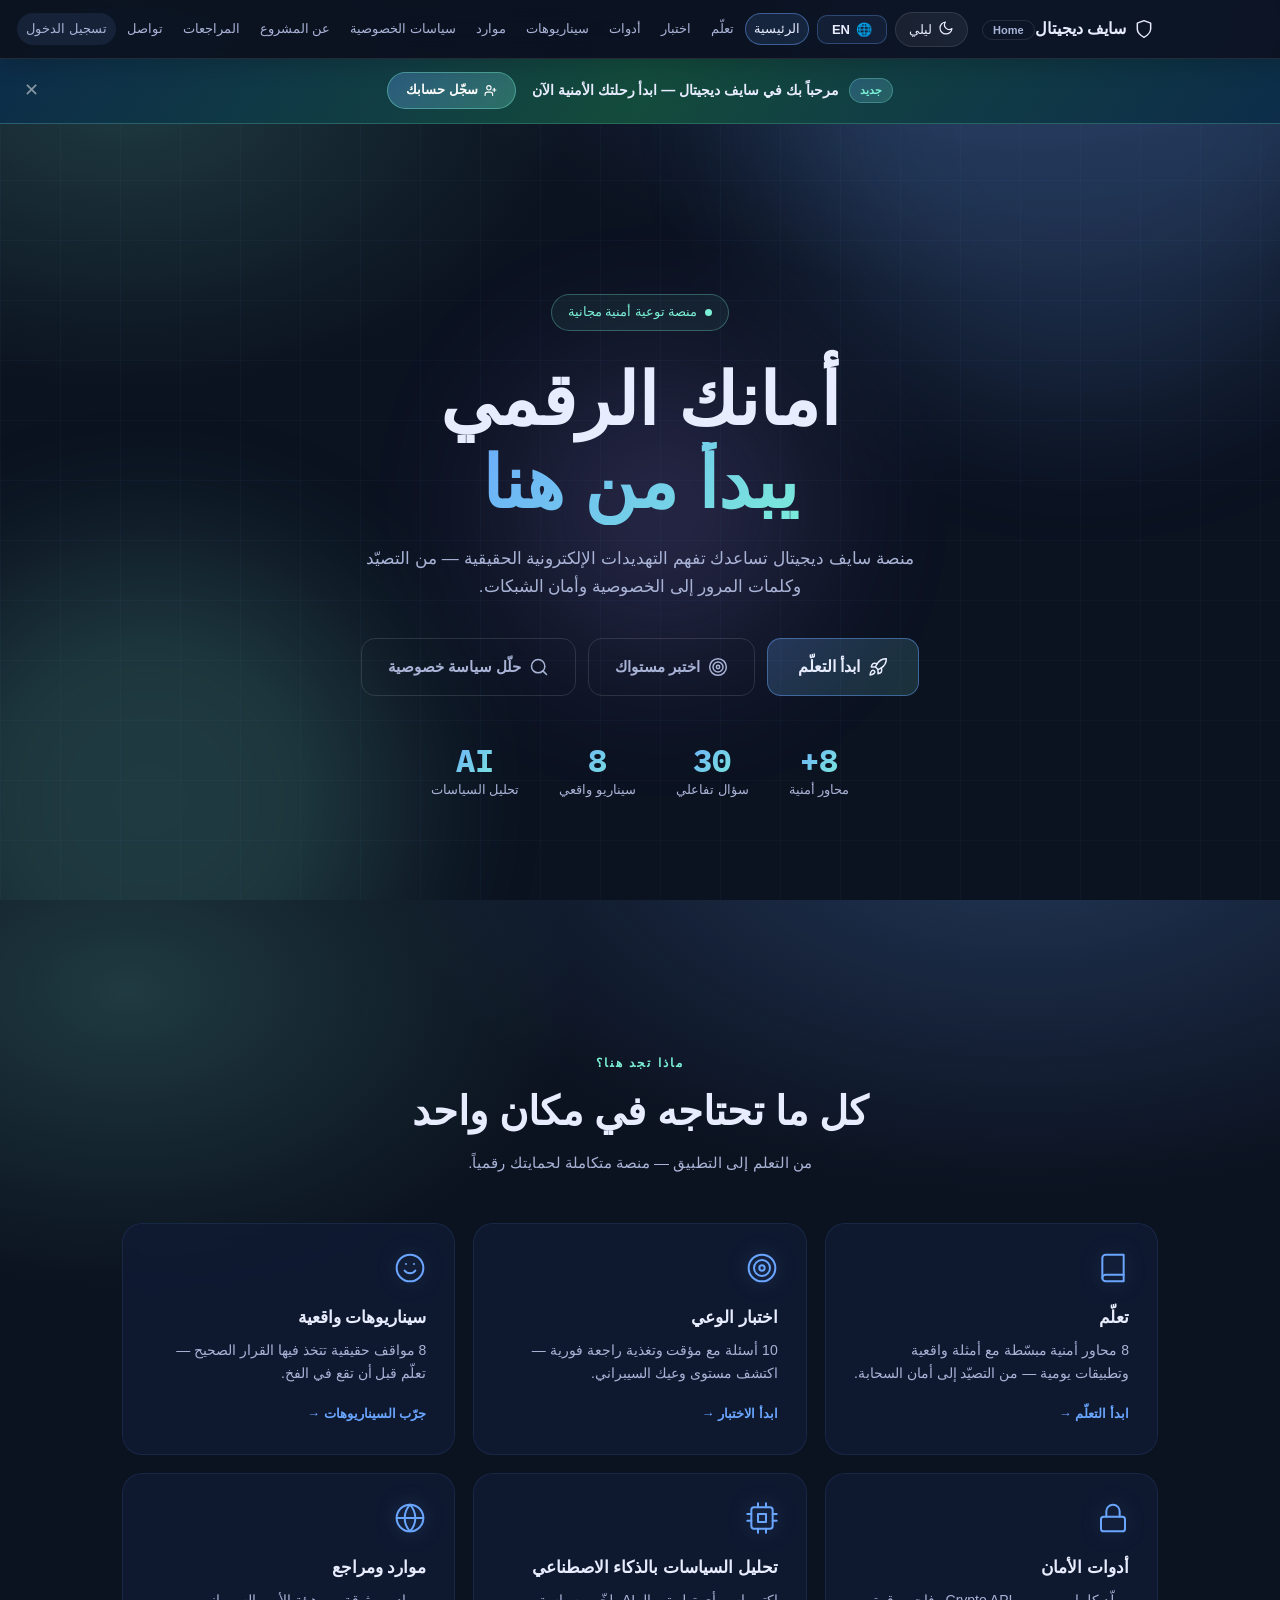
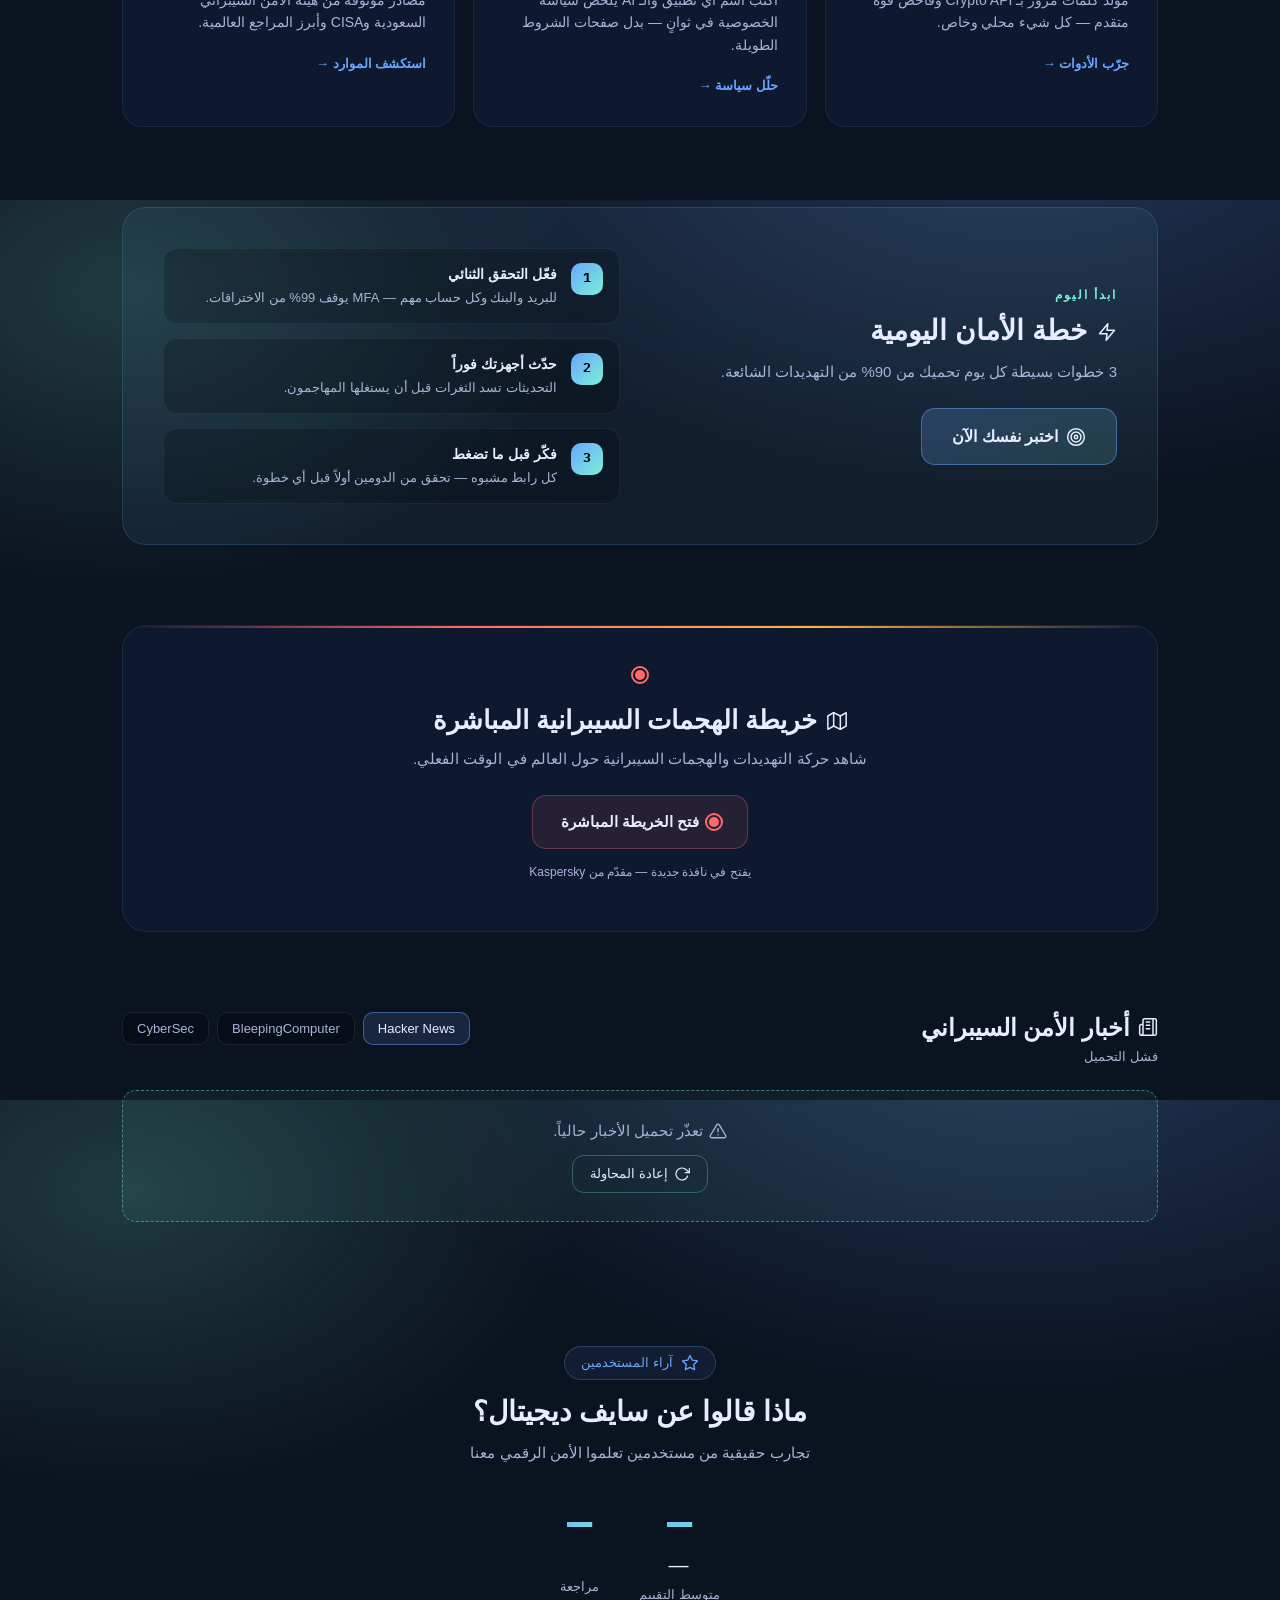
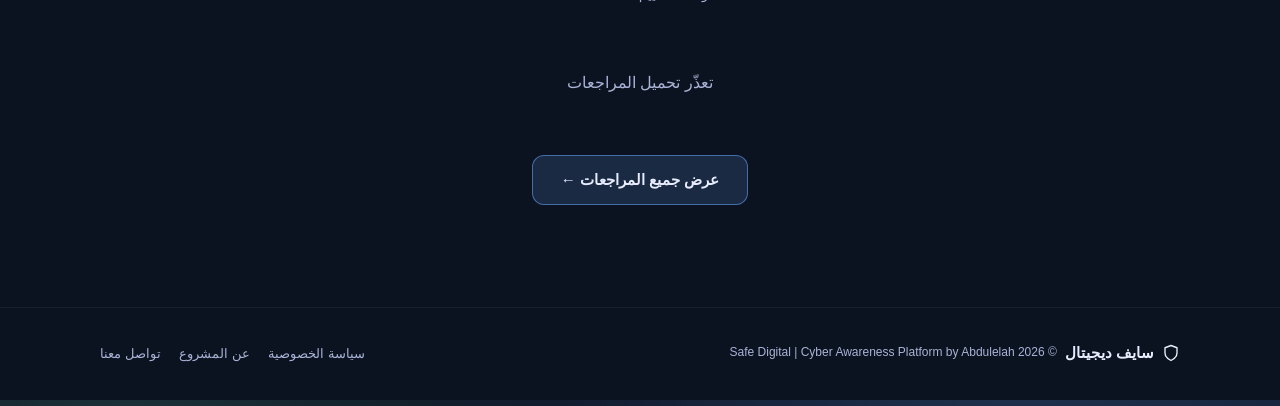
==== commit 3d0c3769: "Update index.html" ====
--- a/index.html
+++ b/index.html
@@ -478,23 +478,6 @@
   </div>
   <div class="grid-overlay"></div>
 
-  <!-- شعار كليات عنيزة ثابت يمين الصفحة -->
-  <img src="college-logo.jpeg" alt="كليات عنيزة" class="college-logo-fixed" style="
-    position: fixed;
-    top: 80px;
-    right: 20px;
-    width: 120px;
-    height: 120px;
-    object-fit: contain;
-    mix-blend-mode: lighten;
-    z-index: 999;
-    pointer-events: none;
-  " onerror="this.style.display='none'">
-  <style>
-    @media (max-width: 768px) {
-      .college-logo-fixed { display: none !important; }
-    }
-  </style>
 
   <!-- الناف -->
     <header class="nav">
@@ -1036,4 +1019,4 @@
   })();
   </script>
 </body>
-</html>+</html>
